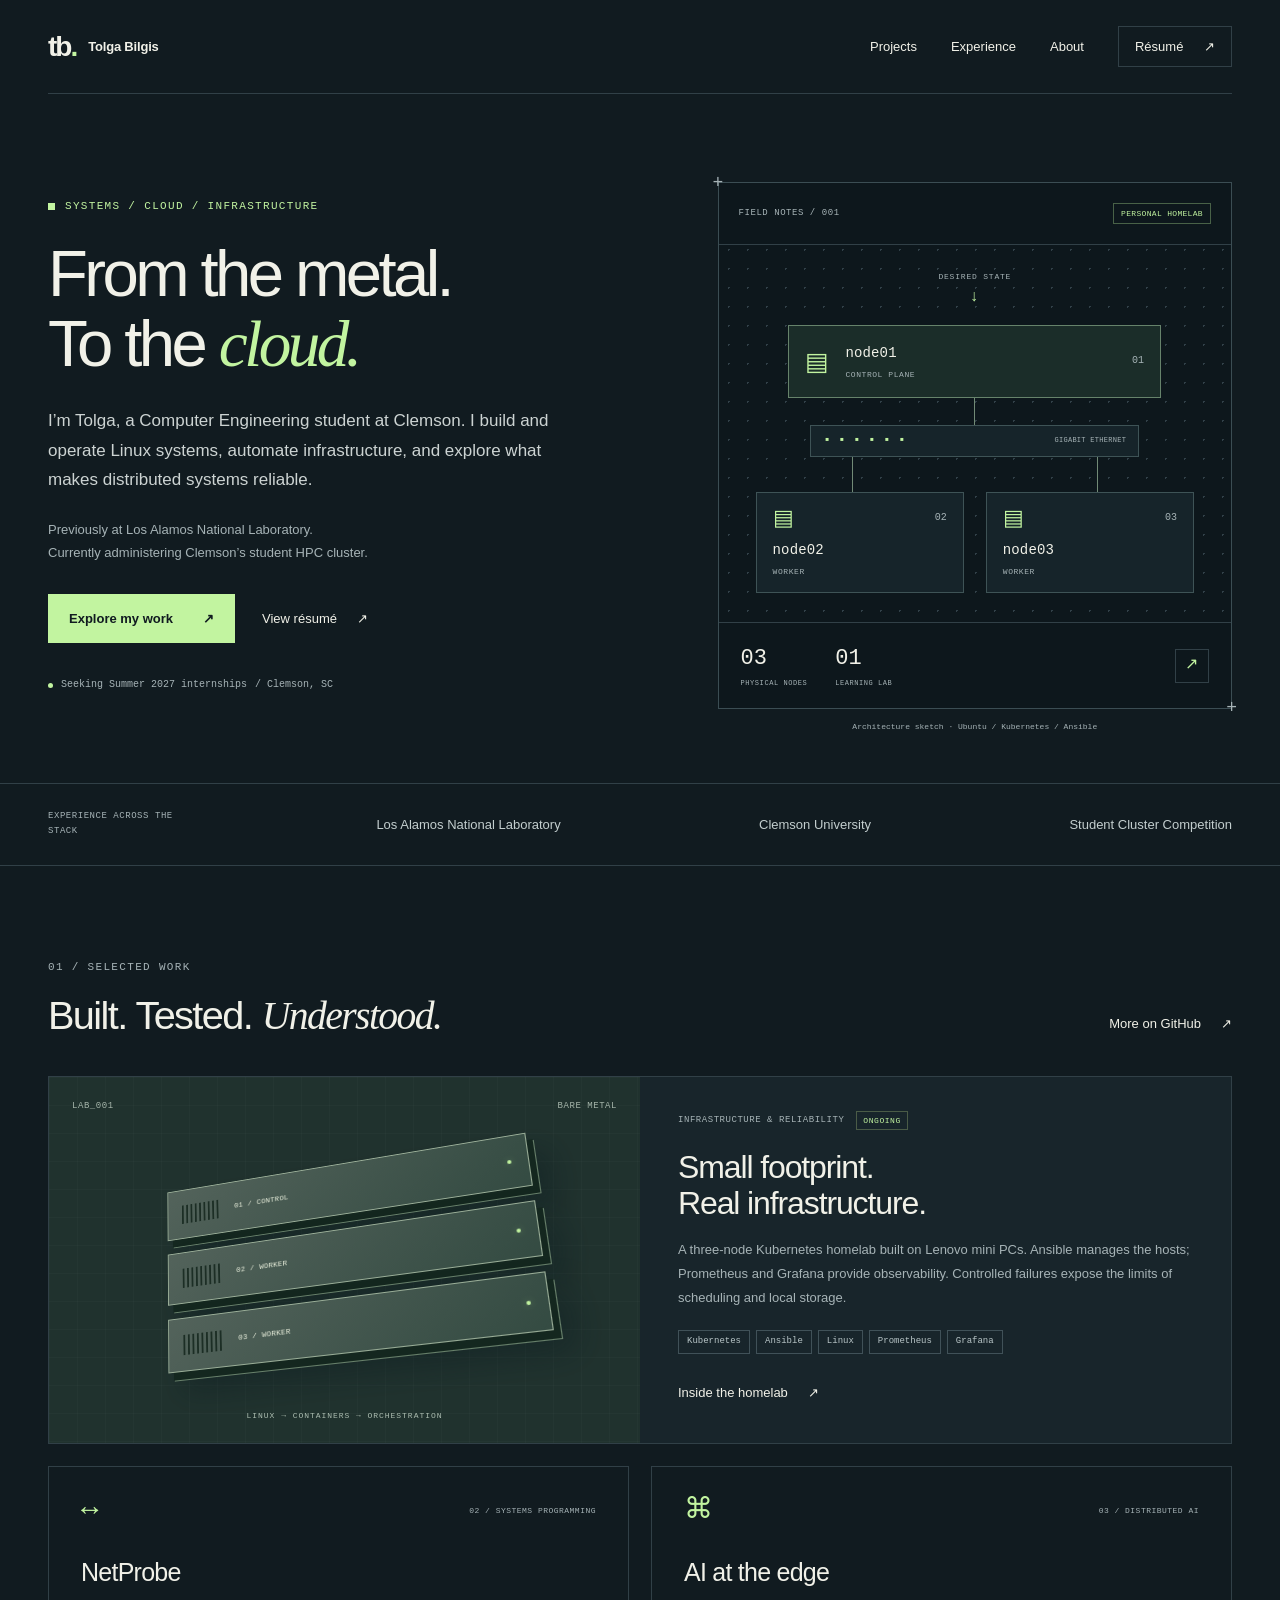
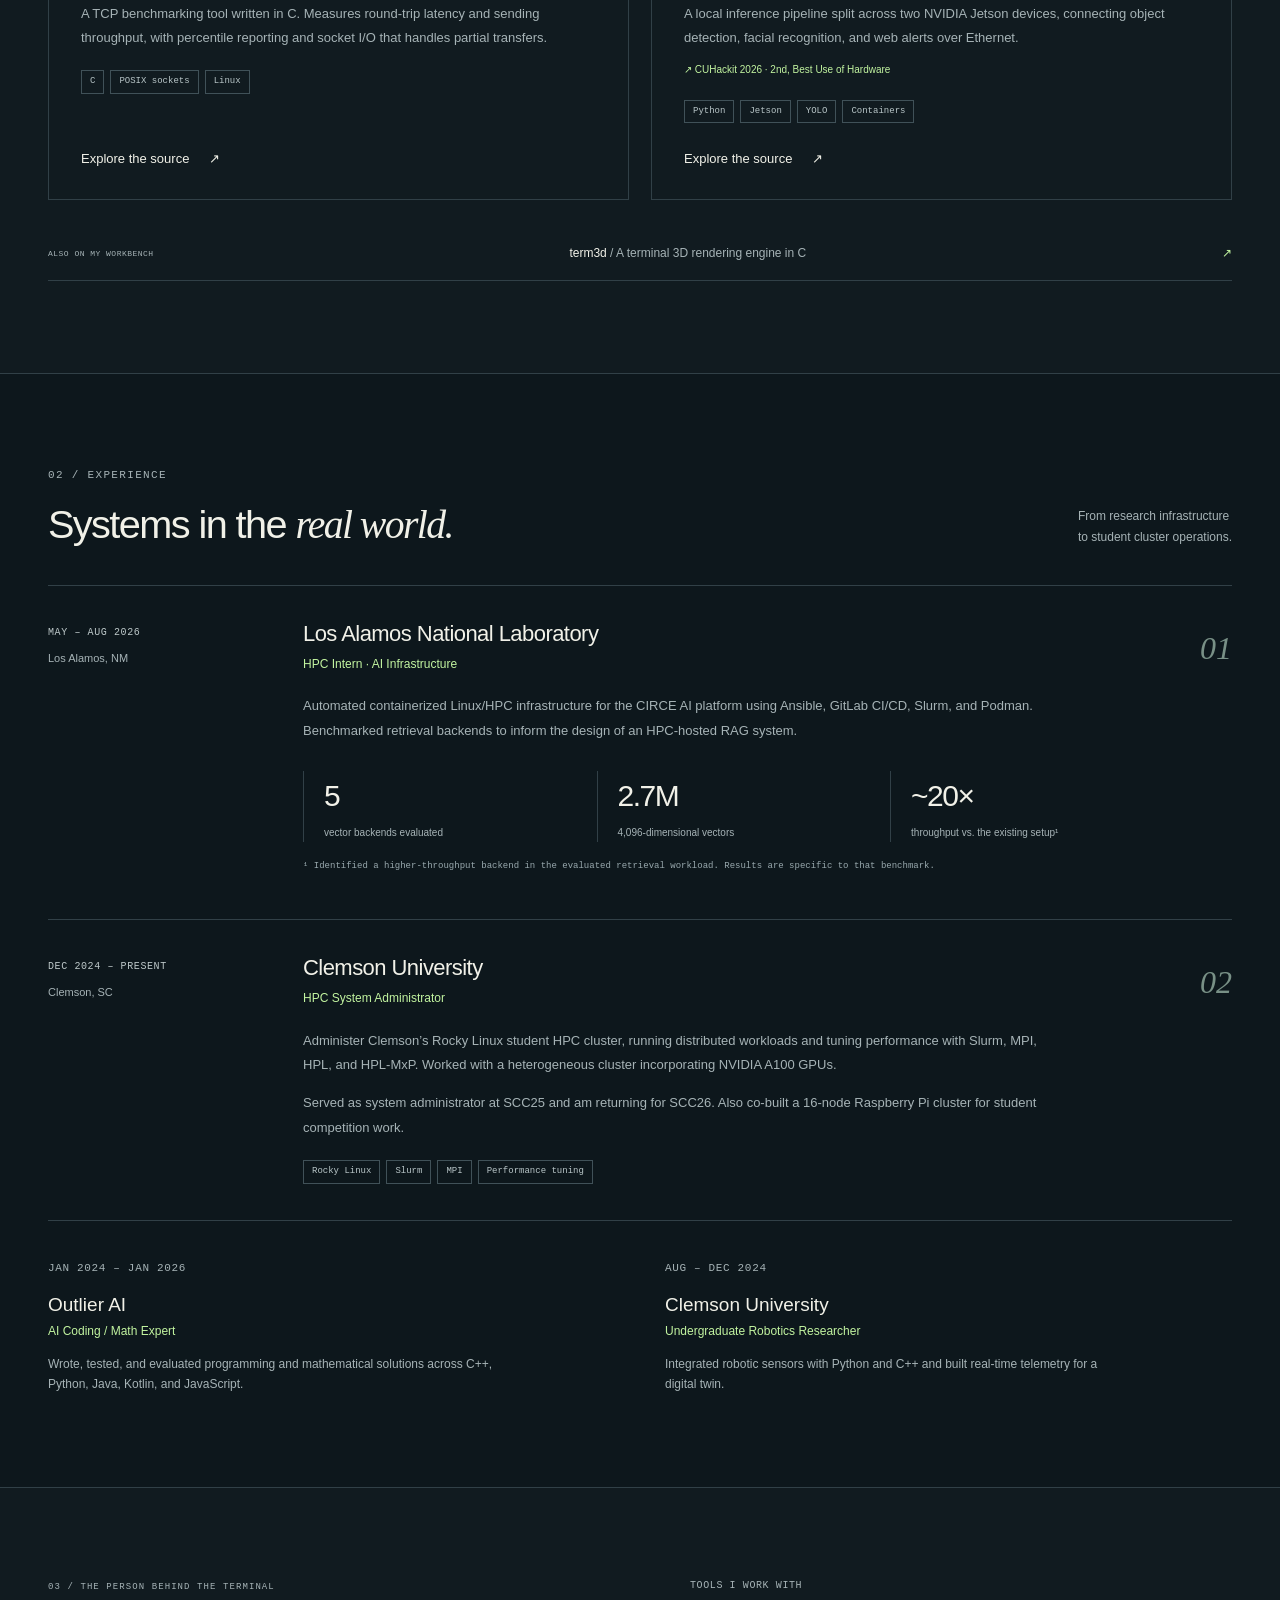
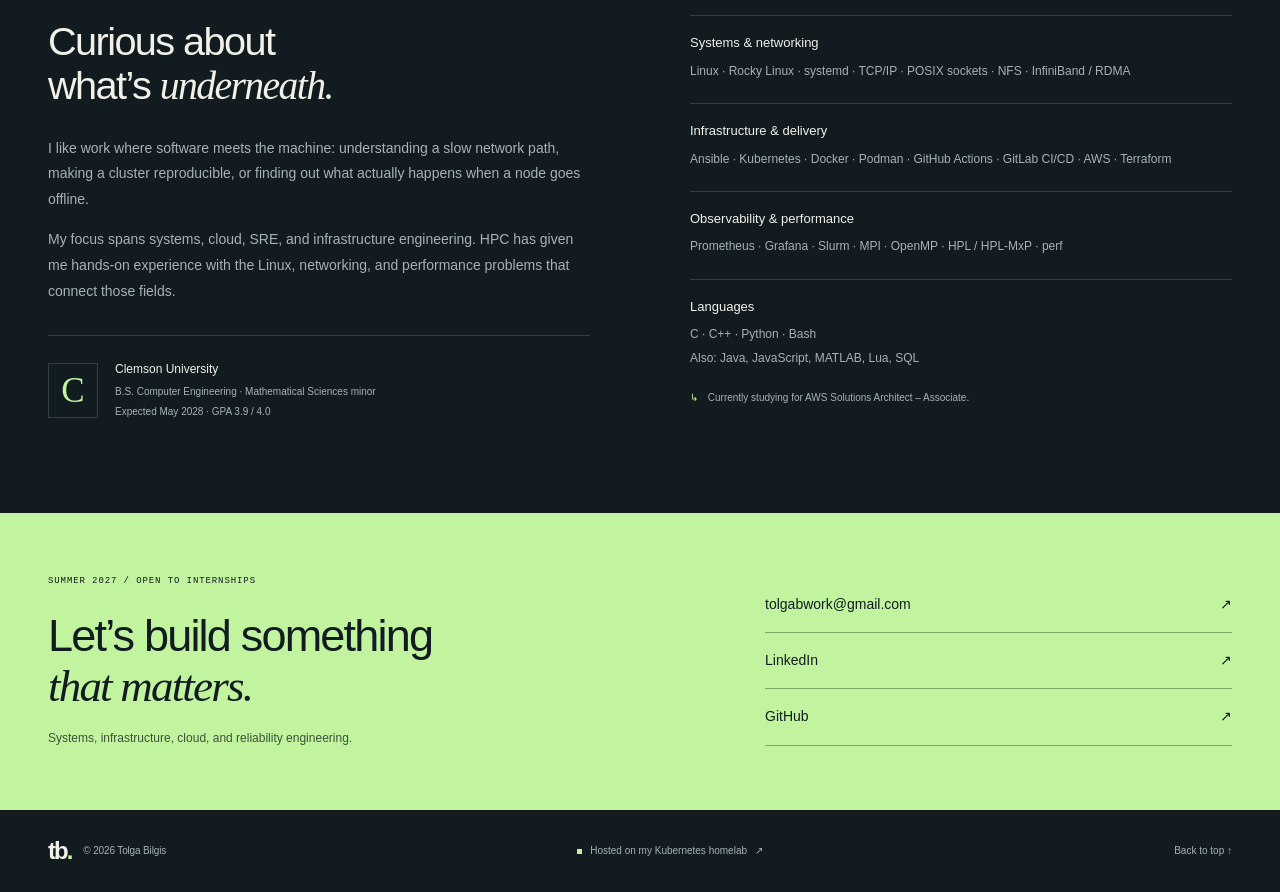
==== index.html @ 7ca4f7f2 "Revert "Add Cloud Hop platformer at /game" Restore the exact repository contents from 93159e67f88204" ====
<!doctype html>
<html lang="en">
  <head>
    <meta charset="utf-8">
    <meta name="viewport" content="width=device-width, initial-scale=1">
    <meta name="description" content="Tolga Bilgis is a Clemson Computer Engineering student working in Linux systems, cloud infrastructure, and reliability. Explore his experience at LANL, cluster administration, and systems projects.">
    <meta name="theme-color" content="#111b20">
    <title>Tolga Bilgis | Systems & Infrastructure</title>
    <link rel="icon" href="favicon.svg" type="image/svg+xml">
    <link rel="stylesheet" href="styles.css">
    <script src="script.js" defer></script>
  </head>
  <body>
    <a class="skip-link" href="#main">Skip to content</a>
    <header class="site-header">
      <div class="container header-inner">
        <a class="wordmark" href="#" aria-label="Tolga Bilgis, home"><span class="brand-mark" aria-hidden="true">tb<span>.</span></span><span>Tolga Bilgis</span></a>
        <button class="menu-toggle" aria-expanded="false" aria-controls="navigation" hidden>Menu <span aria-hidden="true">+</span></button>
        <nav id="navigation" class="navigation" aria-label="Main navigation">
          <a href="#work">Projects</a><a href="#experience">Experience</a><a href="#about">About</a>
          <a class="nav-resume" href="resume.html">Résumé <span aria-hidden="true">↗</span></a>
        </nav>
      </div>
    </header>

    <main id="main">
      <section class="hero container" aria-labelledby="hero-title">
        <div class="hero-copy">
          <div class="eyebrow"><span class="small-square" aria-hidden="true"></span> SYSTEMS / CLOUD / INFRASTRUCTURE</div>
          <h1 id="hero-title">From the metal.<br>To the <span class="serif-accent">cloud.</span></h1>
          <p class="hero-intro">I’m Tolga, a Computer Engineering student at Clemson. I build and operate Linux systems, automate infrastructure, and explore what makes distributed systems reliable.</p>
          <p class="hero-context">Previously at Los Alamos National Laboratory.<br>Currently administering Clemson’s student HPC cluster.</p>
          <div class="hero-actions"><a class="button button-primary" href="#work">Explore my work <span aria-hidden="true">↗</span></a><a class="text-link" href="resume.html">View résumé <span aria-hidden="true">↗</span></a></div>
          <div class="availability"><span class="availability-dot" aria-hidden="true"></span> Seeking Summer 2027 internships <span class="availability-place">/ Clemson, SC</span></div>
        </div>

        <div class="system-illustration" aria-label="Homelab architecture: one control-plane node and two workers, connected by a Gigabit Ethernet switch. Static illustration, not live telemetry.">
          <div class="illustration-heading"><span class="mono">FIELD NOTES / 001</span><span class="outline-tag">PERSONAL HOMELAB</span></div>
          <div class="schematic">
            <div class="schematic-label">DESIRED STATE <span aria-hidden="true">↓</span></div>
            <div class="control-node"><span class="node-icon" aria-hidden="true">▤</span><div><span class="node-id">node01</span><span class="node-role">CONTROL PLANE</span></div><span class="node-number">01</span></div>
            <div class="wire wire-top" aria-hidden="true"></div>
            <div class="network-switch"><span class="switch-ports" aria-hidden="true">▪ ▪ ▪ ▪ ▪ ▪</span><span>GIGABIT ETHERNET</span></div>
            <div class="wire-split" aria-hidden="true"><span></span><span></span></div>
            <div class="worker-row">
              <div class="worker-node"><div class="worker-top"><span class="node-icon" aria-hidden="true">▤</span><span class="node-number">02</span></div><span class="node-id">node02</span><span class="node-role">WORKER</span></div>
              <div class="worker-node"><div class="worker-top"><span class="node-icon" aria-hidden="true">▤</span><span class="node-number">03</span></div><span class="node-id">node03</span><span class="node-role">WORKER</span></div>
            </div>
          </div>
          <div class="illustration-footer"><div><span class="diagram-number">03</span><span>PHYSICAL NODES</span></div><div><span class="diagram-number">01</span><span>LEARNING LAB</span></div><a href="homelab.html" aria-label="Read about the homelab architecture">↗</a></div>
          <div class="diagram-caption">Architecture sketch · Ubuntu / Kubernetes / Ansible</div>
        </div>
      </section>

      <div class="credentials-strip"><div class="container credentials-inner"><span class="mono">EXPERIENCE ACROSS THE STACK</span><span>Los Alamos National Laboratory</span><span>Clemson University</span><span>Student Cluster Competition</span></div></div>

      <section id="work" class="section container" aria-labelledby="work-title">
        <div class="section-heading"><div><div class="eyebrow muted">01 / SELECTED WORK</div><h2 id="work-title">Built. Tested. <span class="serif-accent">Understood.</span></h2></div><a class="text-link" href="https://github.com/TolgaBilgis">More on GitHub <span aria-hidden="true">↗</span></a></div>
        <article class="featured-project">
          <div class="project-art" aria-hidden="true">
            <div class="art-topline"><span>LAB_001</span><span>BARE METAL</span></div>
            <div class="server-stack"><div class="server-unit"><span class="server-slots"></span><span class="server-name">01 / CONTROL</span><i></i></div><div class="server-unit"><span class="server-slots"></span><span class="server-name">02 / WORKER</span><i></i></div><div class="server-unit"><span class="server-slots"></span><span class="server-name">03 / WORKER</span><i></i></div></div>
            <div class="art-bottomline">LINUX → CONTAINERS → ORCHESTRATION</div>
          </div>
          <div class="featured-content"><div class="project-category">INFRASTRUCTURE & RELIABILITY <span class="subtle-tag">ONGOING</span></div><h3>Small footprint.<br>Real infrastructure.</h3><p>A three-node Kubernetes homelab built on Lenovo mini PCs. Ansible manages the hosts; Prometheus and Grafana provide observability. Controlled failures expose the limits of scheduling and local storage.</p><ul class="tag-list" aria-label="Homelab technologies"><li>Kubernetes</li><li>Ansible</li><li>Linux</li><li>Prometheus</li><li>Grafana</li></ul><a class="text-link" href="homelab.html">Inside the homelab <span aria-hidden="true">↗</span></a></div>
        </article>
        <div class="project-grid">
          <article class="project-card"><div class="card-top"><span class="project-symbol" aria-hidden="true">↔</span><span class="mono muted">02 / SYSTEMS PROGRAMMING</span></div><h3>NetProbe</h3><p>A TCP benchmarking tool written in C. Measures round-trip latency and sending throughput, with percentile reporting and socket I/O that handles partial transfers.</p><ul class="tag-list" aria-label="NetProbe technologies"><li>C</li><li>POSIX sockets</li><li>Linux</li></ul><a class="text-link" href="https://github.com/TolgaBilgis/NetProbe">Explore the source <span aria-hidden="true">↗</span></a></article>
          <article class="project-card"><div class="card-top"><span class="project-symbol" aria-hidden="true">⌘</span><span class="mono muted">03 / DISTRIBUTED AI</span></div><h3>AI at the edge</h3><p>A local inference pipeline split across two NVIDIA Jetson devices, connecting object detection, facial recognition, and web alerts over Ethernet.</p><p class="award"><span aria-hidden="true">↗</span> CUHackit 2026 · 2nd, Best Use of Hardware</p><ul class="tag-list" aria-label="Edge AI technologies"><li>Python</li><li>Jetson</li><li>YOLO</li><li>Containers</li></ul><a class="text-link" href="https://github.com/coatlesss/Edge-AI-Parallel-Jetson-Surveillance-System">Explore the source <span aria-hidden="true">↗</span></a></article>
        </div>
        <a class="other-project" href="https://github.com/TolgaBilgis/term3d"><span class="mono muted">ALSO ON MY WORKBENCH</span><span>term3d <span class="muted">/ A terminal 3D rendering engine in C</span></span><span aria-hidden="true">↗</span></a>
      </section>

      <section id="experience" class="experience-section section" aria-labelledby="experience-title"><div class="container">
        <div class="section-heading"><div><div class="eyebrow muted">02 / EXPERIENCE</div><h2 id="experience-title">Systems in the <span class="serif-accent">real world.</span></h2></div><span class="section-note">From research infrastructure<br>to student cluster operations.</span></div>
        <article class="experience-row"><div class="experience-meta"><span class="mono">MAY – AUG 2026</span><span>Los Alamos, NM</span></div><div class="experience-body"><div class="role-heading"><div><h3>Los Alamos National Laboratory</h3><p class="role">HPC Intern · AI Infrastructure</p></div><span class="experience-index">01</span></div><p>Automated containerized Linux/HPC infrastructure for the CIRCE AI platform using Ansible, GitLab CI/CD, Slurm, and Podman. Benchmarked retrieval backends to inform the design of an HPC-hosted RAG system.</p><div class="evidence-grid"><div><strong>5</strong><span>vector backends evaluated</span></div><div><strong>2.7M</strong><span>4,096-dimensional vectors</span></div><div><strong>~20×</strong><span>throughput vs. the existing setup¹</span></div></div><p class="evidence-note">¹ Identified a higher-throughput backend in the evaluated retrieval workload. Results are specific to that benchmark.</p></div></article>
        <article class="experience-row"><div class="experience-meta"><span class="mono">DEC 2024 – PRESENT</span><span>Clemson, SC</span></div><div class="experience-body"><div class="role-heading"><div><h3>Clemson University</h3><p class="role">HPC System Administrator</p></div><span class="experience-index">02</span></div><p>Administer Clemson’s Rocky Linux student HPC cluster, running distributed workloads and tuning performance with Slurm, MPI, HPL, and HPL-MxP. Worked with a heterogeneous cluster incorporating NVIDIA A100 GPUs.</p><p>Served as system administrator at SCC25 and am returning for SCC26. Also co-built a 16-node Raspberry Pi cluster for student competition work.</p><ul class="tag-list"><li>Rocky Linux</li><li>Slurm</li><li>MPI</li><li>Performance tuning</li></ul></div></article>
        <div class="earlier-roles"><article><span class="mono muted">JAN 2024 – JAN 2026</span><h3>Outlier AI</h3><p class="role">AI Coding / Math Expert</p><p>Wrote, tested, and evaluated programming and mathematical solutions across C++, Python, Java, Kotlin, and JavaScript.</p></article><article><span class="mono muted">AUG – DEC 2024</span><h3>Clemson University</h3><p class="role">Undergraduate Robotics Researcher</p><p>Integrated robotic sensors with Python and C++ and built real-time telemetry for a digital twin.</p></article></div>
      </div></section>

      <section id="about" class="section container about-section" aria-labelledby="about-title"><div class="about-copy"><div class="eyebrow muted">03 / THE PERSON BEHIND THE TERMINAL</div><h2 id="about-title">Curious about<br>what’s <span class="serif-accent">underneath.</span></h2><p>I like work where software meets the machine: understanding a slow network path, making a cluster reproducible, or finding out what actually happens when a node goes offline.</p><p>My focus spans systems, cloud, SRE, and infrastructure engineering. HPC has given me hands-on experience with the Linux, networking, and performance problems that connect those fields.</p><div class="education"><span class="education-mark" aria-hidden="true">C</span><div><strong>Clemson University</strong><span>B.S. Computer Engineering · Mathematical Sciences minor</span><span>Expected May 2028 · GPA 3.9 / 4.0</span></div></div></div><div class="skills"><h3 class="mono muted">TOOLS I WORK WITH</h3><div class="skill-group"><h4>Systems & networking</h4><p>Linux · Rocky Linux · systemd · TCP/IP · POSIX sockets · NFS · InfiniBand / RDMA</p></div><div class="skill-group"><h4>Infrastructure & delivery</h4><p>Ansible · Kubernetes · Docker · Podman · GitHub Actions · GitLab CI/CD · AWS · Terraform</p></div><div class="skill-group"><h4>Observability & performance</h4><p>Prometheus · Grafana · Slurm · MPI · OpenMP · HPL / HPL-MxP · perf</p></div><div class="skill-group"><h4>Languages</h4><p>C · C++ · Python · Bash<br><span class="muted">Also: Java, JavaScript, MATLAB, Lua, SQL</span></p></div><p class="learning-note"><span aria-hidden="true">↳</span> Currently studying for AWS Solutions Architect – Associate.</p></div></section>

      <section id="contact" class="contact-section" aria-labelledby="contact-title"><div class="container contact-inner"><div><div class="eyebrow">SUMMER 2027 / OPEN TO INTERNSHIPS</div><h2 id="contact-title">Let’s build something<br><span class="serif-accent">that matters.</span></h2><p>Systems, infrastructure, cloud, and reliability engineering.</p></div><div class="contact-links"><a href="mailto:tolgabwork@gmail.com">tolgabwork@gmail.com <span aria-hidden="true">↗</span></a><a href="https://www.linkedin.com/in/tolgabilgis">LinkedIn <span aria-hidden="true">↗</span></a><a href="https://github.com/TolgaBilgis">GitHub <span aria-hidden="true">↗</span></a></div></div></section>
    </main>
    <footer class="site-footer container"><a class="wordmark" href="#"><span class="brand-mark" aria-hidden="true">tb<span>.</span></span><span>© <span data-year>2026</span> Tolga Bilgis</span></a><a class="hosting-link" href="homelab.html"><span class="small-square" aria-hidden="true"></span> Hosted on my Kubernetes homelab <span aria-hidden="true">↗</span></a><a class="back-to-top" href="#">Back to top ↑</a></footer>
  </body>
</html>
---- styles.css ----
/* Shared, dependency-free styles. All fonts are supplied by the visitor's OS. */
:root{color-scheme:dark;--bg:#111b20;--panel:#18252b;--panel-deep:#0d171c;--ink:#f1f1e8;--muted:#a6b3b6;--line:#314047;--accent:#c2f4a0;--mono:"SFMono-Regular",Consolas,"Liberation Mono",monospace;--sans:Inter,"Helvetica Neue",Arial,sans-serif;--serif:Georgia,"Times New Roman",serif}
*{box-sizing:border-box}html{scroll-behavior:smooth;scroll-padding-top:100px}body{margin:0;background:var(--bg);color:var(--ink);font-family:var(--sans);font-size:16px;line-height:1.65;-webkit-font-smoothing:antialiased}a{color:inherit;text-decoration:none}button{font:inherit}a,button{-webkit-tap-highlight-color:transparent}a:focus-visible,button:focus-visible,summary:focus-visible{outline:3px solid var(--accent);outline-offset:6px}::selection{background:var(--accent);color:var(--bg)}h1,h2,h3,h4,p{margin-top:0}h1,h2,h3,h4{line-height:1.12}p{color:var(--muted)}svg{display:block;max-width:100%}.container{width:min(1200px,calc(100% - 96px));margin-inline:auto}.mono,.eyebrow,.node-role,.node-number,.node-id,.outline-tag,.diagram-caption,.illustration-footer,.project-category,.subtle-tag,.tag-list,.art-topline,.art-bottomline,.server-name,.availability,.evidence-note{font-family:var(--mono)}.mono{font-size:11px;letter-spacing:.06em}.muted{color:var(--muted)}.eyebrow{font-size:11px;letter-spacing:.12em;font-weight:500;display:flex;gap:10px;align-items:center}.small-square{display:inline-block;width:7px;height:7px;background:var(--accent);flex-shrink:0}.serif-accent{font-family:var(--serif);font-style:italic;font-weight:400}.skip-link{position:fixed;z-index:100;top:10px;left:10px;padding:12px;background:var(--accent);color:var(--bg);transform:translateY(-200%)}.skip-link:focus{transform:translateY(0)}
.site-header{position:relative;z-index:20;background:var(--bg)}.header-inner{height:94px;display:flex;align-items:center;justify-content:space-between;border-bottom:1px solid var(--line)}.wordmark{display:flex;align-items:center;gap:12px;font-size:13px;font-weight:600;letter-spacing:-.015em}.brand-mark{font-size:28px;letter-spacing:-2px;font-weight:700;line-height:1}.brand-mark span{color:var(--accent)}.navigation{display:flex;align-items:center;gap:34px;font-size:13px}.navigation>a{transition:color .15s}.navigation>a:hover{color:var(--accent)}.nav-resume{border:1px solid var(--line);padding:9px 16px}.nav-resume span{margin-left:17px}.menu-toggle{display:none}
.hero{padding-block:88px 74px;display:grid;grid-template-columns:1.15fr 1fr;gap:78px;align-items:center}.hero-copy>.eyebrow{color:var(--accent);margin-bottom:24px}h1{font-size:clamp(52px,5.1vw,75px);letter-spacing:-.055em;font-weight:500;line-height:1.06;margin-bottom:27px}h1 .serif-accent{color:var(--accent)}.hero-intro{font-size:17px;line-height:1.75;max-width:510px;color:#ccd3d2}.hero-context{font-size:13px;line-height:1.8;margin-top:23px;margin-bottom:29px}.hero-actions{display:flex;gap:27px;align-items:center}.button{display:inline-flex;gap:30px;align-items:center;justify-content:space-between;padding:13px 20px;font-size:13px;font-weight:600;border:1px solid transparent;transition:background .15s,transform .15s}.button:hover{transform:translateY(-2px)}.button-primary{color:var(--bg);background:var(--accent)}.button-primary:hover{background:#d6ffc0}.text-link{display:inline-flex;align-items:center;gap:20px;font-size:13px;font-weight:500}.text-link span{transition:transform .15s}.text-link:hover{color:var(--accent)}.text-link:hover span{transform:translate(2px,-2px)}.availability{margin-top:34px;font-size:10px;display:flex;gap:8px;align-items:center;flex-wrap:wrap;color:var(--muted)}.availability-dot{width:5px;height:5px;background:var(--accent);border-radius:50%}.availability-place{color:var(--muted)}
.system-illustration{border:1px solid #3b4d53;background-color:var(--panel-deep);background-image:radial-gradient(#314048 1px,transparent 1px);background-size:19px 19px;position:relative;isolation:isolate}.system-illustration:before,.system-illustration:after{content:"+";position:absolute;color:var(--muted);font-family:var(--mono);font-size:18px;line-height:1}.system-illustration:before{top:-9px;left:-6px}.system-illustration:after{bottom:-9px;right:-6px}.illustration-heading{padding:20px;display:flex;justify-content:space-between;gap:10px;align-items:center;border-bottom:1px solid var(--line);background:var(--panel-deep)}.illustration-heading .mono{font-size:9px;color:var(--muted)}.outline-tag{font-size:8px;letter-spacing:.04em;color:var(--accent);border:1px solid #486147;padding:3px 7px}.schematic{padding:25px 37px 29px}.schematic-label{font-family:var(--mono);font-size:8px;color:var(--muted);text-align:center;letter-spacing:.1em;margin-bottom:14px}.schematic-label span{display:block;font-size:16px;color:var(--accent);margin-top:1px}.control-node{border:1px solid #66836b;background:#1b2d29;padding:16px;display:flex;align-items:center;gap:16px;width:85%;margin:auto}.node-icon{color:var(--accent);font-size:25px;line-height:1}.node-id{display:block;font-size:14px;letter-spacing:.01em}.node-role{display:block;font-size:8px;color:var(--muted);letter-spacing:.07em;margin-top:3px}.node-number{font-size:10px;color:var(--muted);margin-left:auto}.wire{width:1px;background:#718a76;margin:auto}.wire-top{height:27px}.network-switch{border:1px solid #3e5356;background:#16242a;padding:5px 12px;width:75%;margin:auto;display:flex;align-items:center;justify-content:space-between;gap:12px;font-family:var(--mono);font-size:7px;letter-spacing:.04em;color:var(--muted)}.switch-ports{font-size:12px;color:var(--accent);white-space:nowrap}.wire-split{height:35px;width:56%;margin:auto;display:flex;justify-content:space-between}.wire-split span{width:1px;height:100%;background:#718a76}.worker-row{display:flex;gap:22px}.worker-node{background:#16242a;border:1px solid #3e5356;padding:14px 16px;flex:1}.worker-top{display:flex;align-items:center;margin-bottom:10px}.worker-top .node-icon{font-size:22px}.illustration-footer{padding:18px 22px;border-top:1px solid var(--line);background:var(--panel-deep);display:flex;align-items:center;gap:28px}.illustration-footer>div{display:flex;flex-direction:column;gap:1px}.illustration-footer span:not(.diagram-number){font-size:7px;letter-spacing:.08em;color:var(--muted)}.diagram-number{font-size:22px}.illustration-footer>a{margin-left:auto;width:34px;height:34px;border:1px solid var(--line);display:grid;place-items:center;color:var(--accent)}.diagram-caption{position:absolute;top:calc(100% + 12px);font-size:8px;left:0;width:100%;text-align:center;color:var(--muted)}
.credentials-strip{border-block:1px solid var(--line)}.credentials-inner{display:flex;justify-content:space-between;align-items:center;gap:25px;padding-block:25px}.credentials-inner>.mono{max-width:130px;line-height:1.7;font-size:9px;color:var(--muted)}.credentials-inner>span:not(.mono){font-size:13px;font-weight:500;color:#c3cece}
.section{padding-block:92px}.section-heading{display:flex;align-items:flex-end;justify-content:space-between;gap:25px;margin-bottom:38px}.section-heading .eyebrow{margin-bottom:17px}h2{font-size:clamp(32px,3.1vw,44px);font-weight:400;letter-spacing:-.04em;margin-bottom:0}.section-heading>.text-link{margin-bottom:4px}.featured-project{display:grid;grid-template-columns:1fr 1fr;background:var(--panel);border:1px solid var(--line)}.project-art{position:relative;min-height:366px;background-color:#20322e;background-image:linear-gradient(#ffffff05 1px,transparent 1px),linear-gradient(90deg,#ffffff05 1px,transparent 1px);background-size:28px 28px;overflow:hidden;display:flex;align-items:center;justify-content:center}.art-topline{position:absolute;top:22px;left:23px;right:23px;display:flex;justify-content:space-between;font-size:9px;color:#a5b5aa;letter-spacing:.06em}.art-bottomline{position:absolute;bottom:21px;font-size:8px;color:#acbdb1;letter-spacing:.12em}.server-stack{width:65%;transform:perspective(800px) rotateY(-15deg) rotateX(15deg) rotateZ(-8deg);padding-top:4px}.server-unit{height:56px;position:relative;margin-bottom:15px;display:flex;align-items:center;gap:16px;background:linear-gradient(140deg,#53635b,#344b42);border:1px solid #9aae98;box-shadow:6px 8px 0 #14271f,7px 9px 0 #68816b,18px 20px 30px #0a181e66;padding:0 16px}.server-slots{width:44px;height:21px;background:repeating-linear-gradient(90deg,#1c2e25 0px,#1c2e25 2px,transparent 2px,transparent 5px)}.server-name{font-size:8px;letter-spacing:.03em;color:#ecf2df}.server-unit i{display:block;width:4px;height:4px;border-radius:50%;background:var(--accent);margin-left:auto;box-shadow:0 0 7px #c2f4a055}.featured-content{padding:34px 38px}.project-category{font-size:9px;letter-spacing:.06em;color:var(--muted);display:flex;gap:12px;align-items:center;flex-wrap:wrap}.subtle-tag{font-size:8px;padding:2px 6px;border:1px solid #4a5b47;color:var(--accent)}.featured-content h3{font-size:32px;font-weight:400;letter-spacing:-.035em;margin-block:20px 16px}.featured-content p{font-size:13px;line-height:1.85}.tag-list{padding:0;list-style:none;display:flex;flex-wrap:wrap;gap:6px;margin-block:20px 25px}.tag-list li{font-size:9px;line-height:1.5;border:1px solid #405158;padding:4px 8px;color:#b9c6c8}.project-grid{display:grid;grid-template-columns:1fr 1fr;gap:22px;margin-top:22px}.project-card{border:1px solid var(--line);padding:29px 32px;display:flex;flex-direction:column;transition:border-color .2s,background .2s}.project-card:hover{border-color:#647d72;background:#152127}.card-top{display:flex;gap:14px;align-items:center;justify-content:space-between;margin-bottom:33px}.card-top .mono{font-size:8px}.project-symbol{font-family:var(--mono);color:var(--accent);font-size:29px;line-height:1}.project-card h3{font-size:25px;font-weight:400;letter-spacing:-.03em;margin-bottom:16px}.project-card>p{font-size:13px;line-height:1.85;margin-bottom:0}.project-card .award{font-size:10px;color:var(--accent);margin-top:11px}.project-card>.text-link{margin-top:auto;align-self:flex-start}.other-project{margin-top:27px;display:flex;align-items:center;justify-content:space-between;gap:24px;padding:17px 0;border-bottom:1px solid var(--line);font-size:12px}.other-project>.mono{font-size:8px}.other-project>span:last-child{color:var(--accent)}.other-project:hover{color:var(--accent)}
.experience-section{background:var(--panel-deep);border-block:1px solid var(--line)}.section-note{font-size:12px;line-height:1.7;color:var(--muted)}.experience-row{display:grid;grid-template-columns:210px 1fr;gap:45px;padding:36px 0;border-top:1px solid var(--line)}.experience-meta{display:flex;flex-direction:column;gap:7px;padding-top:3px}.experience-meta .mono{font-size:10px;color:#bdc8c9}.experience-meta>span:last-child{font-size:11px;color:var(--muted)}.role-heading{display:flex;justify-content:space-between;gap:20px}.role-heading h3{font-size:22px;font-weight:400;letter-spacing:-.025em;margin-bottom:8px}.role{font-size:12px;color:var(--accent);margin-bottom:20px}.experience-index{font-family:var(--serif);font-size:32px;font-style:italic;color:#789086}.experience-body>p{font-size:13px;line-height:1.9;max-width:740px}.evidence-grid{display:grid;grid-template-columns:1fr 1fr 1.25fr;gap:20px;margin-top:27px}.evidence-grid>div{display:flex;flex-direction:column;border-left:1px solid var(--line);padding-left:20px;gap:5px}.evidence-grid strong{font-size:30px;font-weight:400;letter-spacing:-.05em;color:var(--ink)}.evidence-grid span{font-size:10px;color:var(--muted)}.experience-body>.evidence-note{font-size:9px;margin-top:17px;line-height:1.7;color:#99a9ae}.experience-body .tag-list{margin-bottom:0}.earlier-roles{display:grid;grid-template-columns:1fr 1fr;gap:50px;padding-top:32px;border-top:1px solid var(--line)}.earlier-roles h3{font-size:19px;font-weight:400;margin-top:15px;margin-bottom:7px}.earlier-roles .role{margin-bottom:13px}.earlier-roles p:last-child{font-size:12px;max-width:445px;margin-bottom:0}
.about-section{display:grid;grid-template-columns:1fr 1fr;gap:100px}.about-copy>.eyebrow{font-size:9px;margin-bottom:24px}.about-copy h2{margin-bottom:27px}.about-copy>p{font-size:14px;line-height:1.85}.education{border-top:1px solid var(--line);padding-top:24px;margin-top:30px;display:flex;gap:17px;align-items:center}.education-mark{font-family:var(--serif);font-size:35px;color:var(--accent);line-height:1;border:1px solid var(--line);width:50px;height:55px;flex-shrink:0;display:grid;place-items:center}.education>div{display:flex;flex-direction:column;gap:4px}.education strong{font-size:12px;font-weight:500}.education>div>span{font-size:10px;color:var(--muted)}.skills>h3{font-size:10px;font-weight:400;margin-bottom:24px}.skill-group{padding:20px 0;border-top:1px solid var(--line)}.skill-group h4{font-size:13px;font-weight:500;margin-bottom:9px}.skill-group p{font-size:12px;line-height:1.95;margin-bottom:0}.learning-note{font-size:10px;margin-top:0}.learning-note span{color:var(--accent);margin-right:7px}.contact-section{background:var(--accent);color:var(--bg);padding-block:61px}.contact-inner{display:grid;grid-template-columns:1.3fr 1fr;gap:110px;align-items:center}.contact-section .eyebrow{font-size:9px;letter-spacing:.1em;margin-bottom:22px}.contact-section h2{font-size:45px;line-height:1.12}.contact-section p{font-size:12px;margin-top:18px;margin-bottom:0;color:#3c513a}.contact-links{display:flex;flex-direction:column}.contact-links a{font-size:14px;padding:16px 0;border-bottom:1px solid #7daa68;display:flex;justify-content:space-between;gap:20px}.contact-links a:hover{color:#36532b}.site-footer{display:flex;align-items:center;justify-content:space-between;gap:24px;padding-block:29px}.site-footer .wordmark{font-size:10px;color:var(--muted);font-weight:400}.site-footer .brand-mark{font-size:24px;color:var(--ink)}.hosting-link{font-size:10px;color:var(--muted);display:flex;align-items:center;gap:8px}.hosting-link .small-square{width:5px;height:5px}.hosting-link:hover{color:var(--accent)}.back-to-top{font-size:10px;color:var(--muted)}
/* Case-study page. */
.case-header{padding-block:65px 40px;max-width:850px}.case-header .eyebrow{color:var(--accent);margin-block:35px 22px}.case-header h1{font-size:clamp(44px,5.5vw,70px)}.case-header .lead{font-size:18px;max-width:700px}.case-meta{display:flex;flex-wrap:wrap;gap:30px;font-family:var(--mono);font-size:10px;color:var(--muted);border-block:1px solid var(--line);padding-block:18px;margin-top:33px}.case-layout{display:grid;grid-template-columns:minmax(0,2fr) minmax(0,1fr);gap:60px;padding-bottom:70px}.case-content h2{font-size:29px;margin-bottom:19px}.case-content section{padding-block:26px;border-bottom:1px solid var(--line)}.case-content p,.case-content li{font-size:14px;color:var(--muted);line-height:1.9}.case-content ul,.case-content ol{padding-left:23px}.case-content li+li{margin-top:9px}.case-aside{align-self:start;margin-top:28px;border:1px solid var(--line);padding:25px;background:var(--panel)}.case-aside h2{font-size:20px;margin-bottom:20px}.case-aside p{font-size:12px}.case-aside dl{margin:0}.case-aside dt{font-family:var(--mono);font-size:9px;color:var(--accent);margin-top:18px;text-transform:uppercase;letter-spacing:.08em}.case-aside dd{font-size:12px;margin:5px 0 0;color:var(--muted)}.case-callout{padding:22px;border-left:2px solid var(--accent);background:var(--panel);margin-block:20px}.case-callout p:last-child{margin-bottom:0}.case-status{font-family:var(--mono);font-size:10px;color:var(--accent)}.case-diagram{display:grid;grid-template-columns:repeat(3,1fr);gap:12px;margin-block:25px}.case-diagram>div{border:1px solid var(--line);background:var(--panel);padding:17px 12px;display:flex;flex-direction:column;gap:5px}.case-diagram strong{font-family:var(--mono);font-size:13px;color:var(--accent);font-weight:400}.case-diagram span{font-size:10px;color:var(--muted)}
@media(min-width:1450px){.hero{padding-block:110px 96px}}
@media(max-width:1050px){.container{width:calc(100% - 64px)}.hero{gap:35px;padding-block:65px}.hero h1{font-size:55px}.hero-intro{font-size:15px}.schematic{padding-inline:25px}.hero-actions{gap:20px}.availability{font-size:9px}.availability-place{display:none}.credentials-inner{gap:20px}.credentials-inner>span:not(.mono){font-size:11px}.featured-content{padding:28px}.featured-content h3{font-size:29px}.server-stack{width:73%}.section{padding-block:70px}.experience-row{grid-template-columns:165px 1fr;gap:30px}.about-section{gap:50px}.contact-inner{gap:65px}.site-footer{flex-wrap:wrap}.back-to-top{margin-left:auto}.case-layout{gap:30px}}
@media(max-width:760px){html{scroll-padding-top:24px}.container{width:calc(100% - 40px)}.header-inner{height:78px;flex-wrap:wrap;position:relative}.navigation{gap:17px;font-size:11px}.nav-resume{padding:6px 9px}.nav-resume span{margin-left:8px}.wordmark{font-size:12px;gap:9px}.brand-mark{font-size:26px}.hero{grid-template-columns:1fr;gap:45px;padding-block:55px 64px}.hero h1{font-size:clamp(48px,9vw,68px);max-width:600px}.hero-intro{font-size:16px;max-width:580px}.hero-context{font-size:13px}.hero-actions{gap:27px}.availability{font-size:10px;margin-top:28px}.availability-place{display:inline}.system-illustration{max-width:490px;width:100%;justify-self:center}.schematic{padding-inline:40px}.illustration-heading{padding-block:17px}.credentials-inner{flex-wrap:wrap;justify-content:flex-start;gap:12px 24px;padding-block:20px}.credentials-inner>.mono{max-width:none;width:100%}.credentials-inner>span:not(.mono){font-size:11px}.section{padding-block:60px}.section-heading{gap:20px;align-items:flex-start}.section-heading>.text-link{font-size:11px;margin-top:30px;white-space:nowrap;gap:7px}.section-heading .eyebrow{font-size:9px}h2{font-size:34px}.featured-project{grid-template-columns:1fr}.project-art{min-height:295px}.server-stack{width:260px}.featured-content{padding:30px}.featured-content h3{font-size:32px}.featured-content p{font-size:14px}.project-grid{gap:15px}.project-card{padding:25px 22px}.card-top{align-items:flex-start;gap:15px;flex-direction:column;margin-bottom:24px}.card-top .mono{font-size:8px}.project-card h3{font-size:24px}.project-card>p{font-size:12px}.project-card .award{font-size:9px}.other-project{flex-wrap:wrap;gap:7px;font-size:11px}.other-project>.mono{width:100%}.other-project>span:last-child{margin-left:auto}.other-project>span:nth-child(2) .muted{display:block}.section-note{display:none}.experience-row{grid-template-columns:1fr;gap:15px;padding-block:30px}.experience-meta{flex-direction:row;justify-content:space-between;align-items:center}.role-heading h3{font-size:22px}.evidence-grid{gap:10px}.evidence-grid>div{padding-left:12px}.evidence-grid strong{font-size:28px}.evidence-grid span{font-size:9px}.earlier-roles{gap:25px}.earlier-roles>.mono{font-size:9px}.about-section{grid-template-columns:1fr;gap:40px}.about-copy>p{font-size:14px}.education>div>span{font-size:11px}.skills>h3{margin-bottom:20px}.skill-group{padding-block:16px}.skill-group p{font-size:13px}.contact-inner{grid-template-columns:1fr;gap:30px}.contact-section{padding-block:43px}.contact-section h2{font-size:39px}.contact-links{max-width:500px;width:100%}.site-footer{gap:19px}.hosting-link{order:3;width:100%;font-size:10px}.case-layout{grid-template-columns:1fr;gap:0}.case-aside{order:-1;margin-top:0;margin-bottom:20px}.case-header{padding-block:40px 20px}.case-header .lead{font-size:16px}}
@media(max-width:480px){.header-inner{height:auto;min-height:76px;padding-block:20px}.navigation{width:100%;justify-content:space-between;padding-top:20px;gap:14px}.js .menu-toggle{display:flex;align-items:center;gap:15px;background:transparent;border:1px solid var(--line);padding:5px 10px;color:var(--ink);font-size:12px}.js .navigation{display:none}.js .navigation.is-open{display:flex}.hero{padding-top:45px}.hero-copy>.eyebrow{font-size:9px}.hero h1{font-size:49px}.hero-intro{font-size:14px}.hero-context{font-size:12px}.availability{font-size:8px}.availability-place{display:none}.schematic{padding-inline:24px}.hero-actions .text-link{font-size:12px}.button{padding-inline:16px;gap:25px}.section-heading{flex-direction:column;gap:17px}.section-heading>.text-link{margin-top:0}.project-grid{grid-template-columns:1fr}.card-top{flex-direction:row;align-items:center}.project-card{padding:26px}.project-card>p{font-size:13px}.project-card .award{font-size:10px}.featured-content{padding:26px}.featured-content h3{font-size:29px}.section-heading h2{font-size:32px}.earlier-roles{grid-template-columns:1fr;gap:29px}.role-heading h3{font-size:21px}.experience-index{font-size:26px}.evidence-grid strong{font-size:26px}.evidence-grid span{font-size:8px}.evidence-grid{gap:8px}.evidence-grid>div{padding-left:9px}.education>div>span{font-size:10px}.case-diagram{gap:7px}.case-diagram>div{padding:12px 8px}.case-diagram span{font-size:9px}.contact-section h2{font-size:35px}}
@media(prefers-reduced-motion:reduce){html{scroll-behavior:auto}*,*::before,*::after{animation:none!important;transition:none!important}}
/* Only collapse the navigation that has an associated menu button. */
@media(max-width:480px){.js .navigation:not(#navigation){display:flex}}
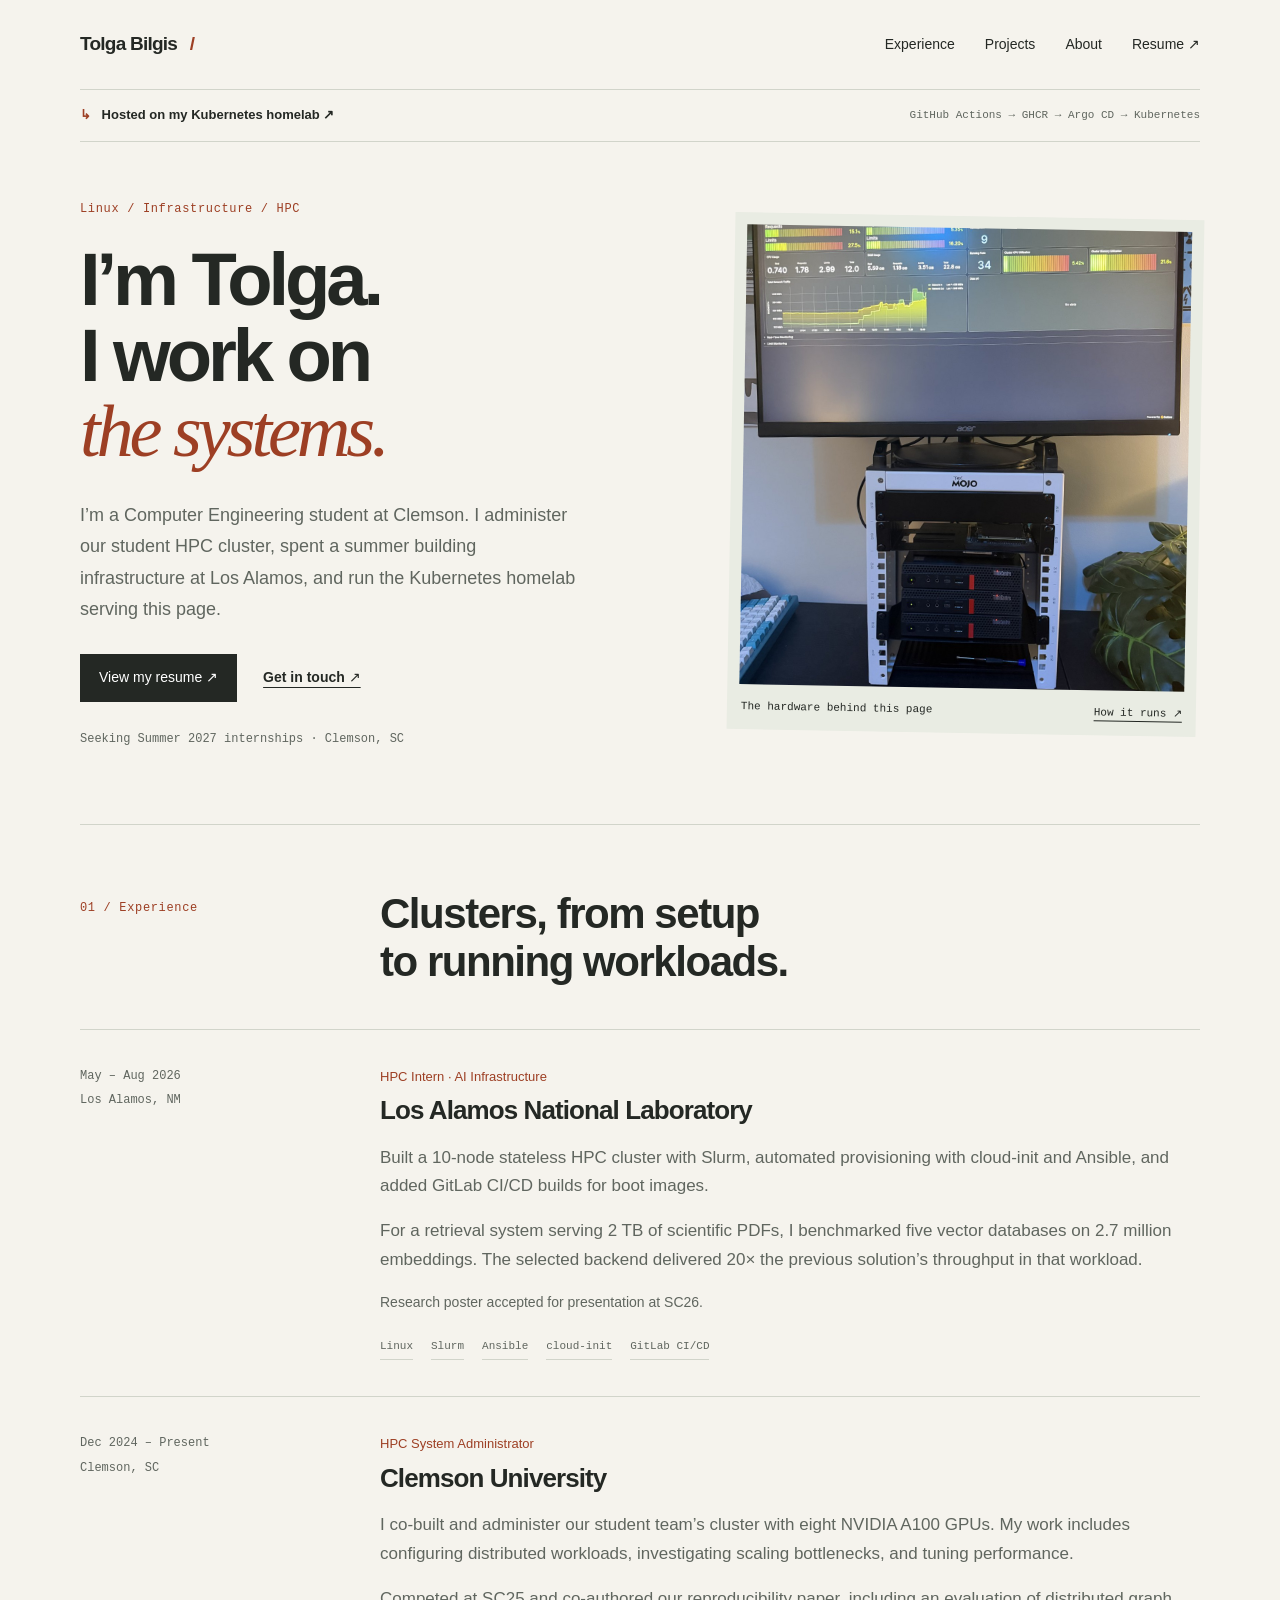
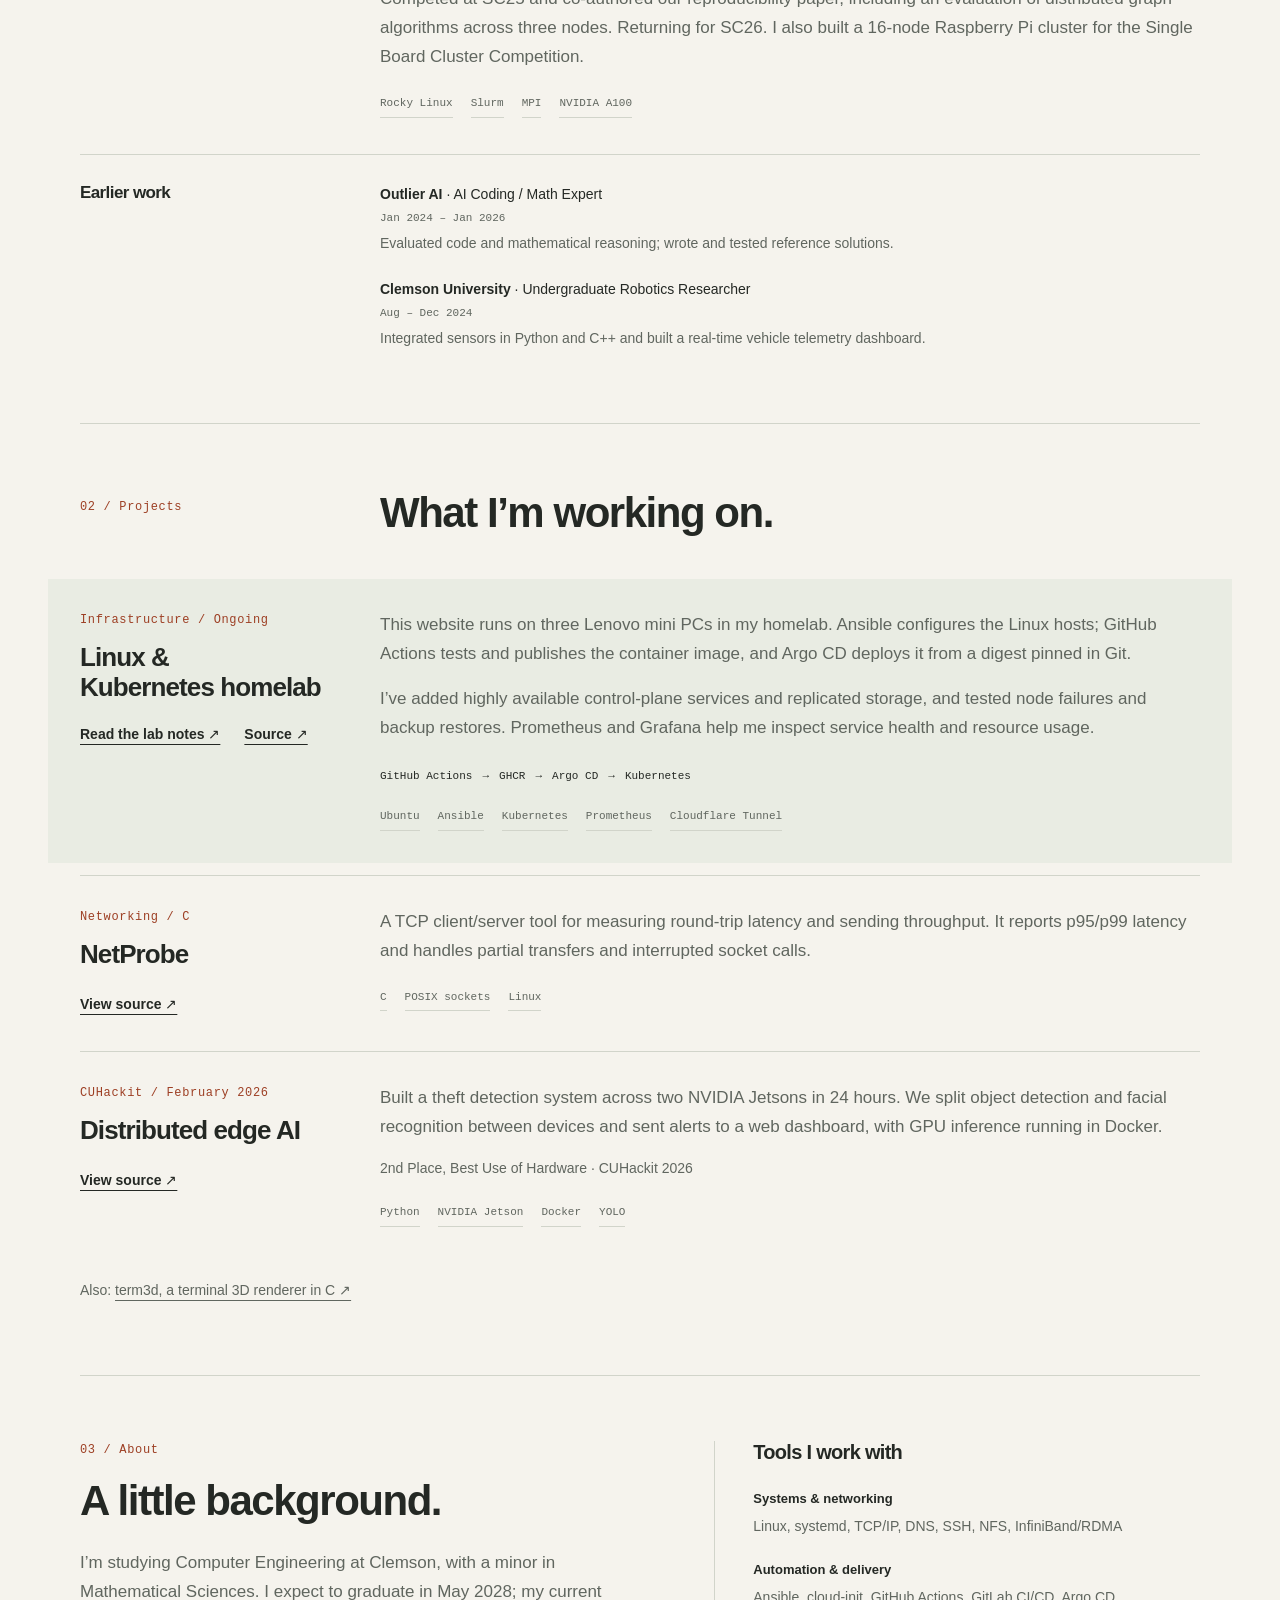
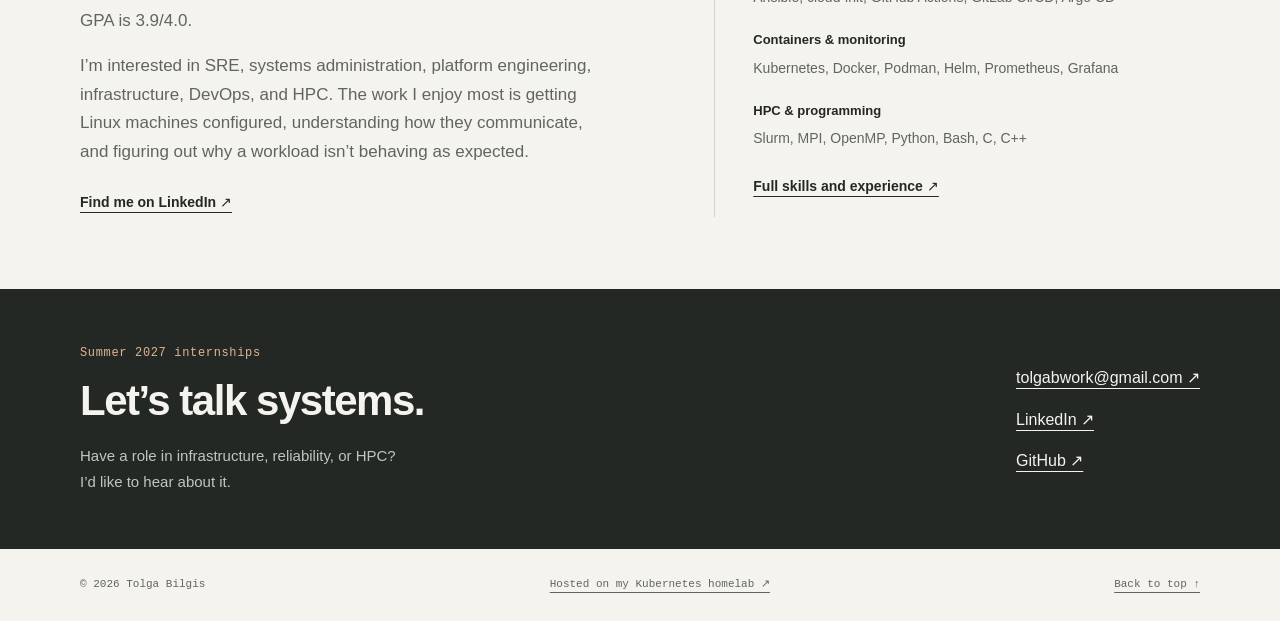
==== commit ad3b6347: "Refocus portfolio on infrastructure work and refresh resume" ====
--- a/index.html
+++ b/index.html
@@ -1,87 +1,19 @@
 <!doctype html>
-<html lang="en">
-  <head>
-    <meta charset="utf-8">
-    <meta name="viewport" content="width=device-width, initial-scale=1">
-    <meta name="description" content="Tolga Bilgis is a Clemson Computer Engineering student working in Linux systems, cloud infrastructure, and reliability. Explore his experience at LANL, cluster administration, and systems projects.">
-    <meta name="theme-color" content="#111b20">
-    <title>Tolga Bilgis | Systems & Infrastructure</title>
-    <link rel="icon" href="favicon.svg" type="image/svg+xml">
-    <link rel="stylesheet" href="styles.css">
-    <script src="script.js" defer></script>
-  </head>
-  <body>
-    <a class="skip-link" href="#main">Skip to content</a>
-    <header class="site-header">
-      <div class="container header-inner">
-        <a class="wordmark" href="#" aria-label="Tolga Bilgis, home"><span class="brand-mark" aria-hidden="true">tb<span>.</span></span><span>Tolga Bilgis</span></a>
-        <button class="menu-toggle" aria-expanded="false" aria-controls="navigation" hidden>Menu <span aria-hidden="true">+</span></button>
-        <nav id="navigation" class="navigation" aria-label="Main navigation">
-          <a href="#work">Projects</a><a href="#experience">Experience</a><a href="#about">About</a>
-          <a class="nav-resume" href="resume.html">Résumé <span aria-hidden="true">↗</span></a>
-        </nav>
-      </div>
-    </header>
-
-    <main id="main">
-      <section class="hero container" aria-labelledby="hero-title">
-        <div class="hero-copy">
-          <div class="eyebrow"><span class="small-square" aria-hidden="true"></span> SYSTEMS / CLOUD / INFRASTRUCTURE</div>
-          <h1 id="hero-title">From the metal.<br>To the <span class="serif-accent">cloud.</span></h1>
-          <p class="hero-intro">I’m Tolga, a Computer Engineering student at Clemson. I build and operate Linux systems, automate infrastructure, and explore what makes distributed systems reliable.</p>
-          <p class="hero-context">Previously at Los Alamos National Laboratory.<br>Currently administering Clemson’s student HPC cluster.</p>
-          <div class="hero-actions"><a class="button button-primary" href="#work">Explore my work <span aria-hidden="true">↗</span></a><a class="text-link" href="resume.html">View résumé <span aria-hidden="true">↗</span></a></div>
-          <div class="availability"><span class="availability-dot" aria-hidden="true"></span> Seeking Summer 2027 internships <span class="availability-place">/ Clemson, SC</span></div>
-        </div>
-
-        <div class="system-illustration" aria-label="Homelab architecture: one control-plane node and two workers, connected by a Gigabit Ethernet switch. Static illustration, not live telemetry.">
-          <div class="illustration-heading"><span class="mono">FIELD NOTES / 001</span><span class="outline-tag">PERSONAL HOMELAB</span></div>
-          <div class="schematic">
-            <div class="schematic-label">DESIRED STATE <span aria-hidden="true">↓</span></div>
-            <div class="control-node"><span class="node-icon" aria-hidden="true">▤</span><div><span class="node-id">node01</span><span class="node-role">CONTROL PLANE</span></div><span class="node-number">01</span></div>
-            <div class="wire wire-top" aria-hidden="true"></div>
-            <div class="network-switch"><span class="switch-ports" aria-hidden="true">▪ ▪ ▪ ▪ ▪ ▪</span><span>GIGABIT ETHERNET</span></div>
-            <div class="wire-split" aria-hidden="true"><span></span><span></span></div>
-            <div class="worker-row">
-              <div class="worker-node"><div class="worker-top"><span class="node-icon" aria-hidden="true">▤</span><span class="node-number">02</span></div><span class="node-id">node02</span><span class="node-role">WORKER</span></div>
-              <div class="worker-node"><div class="worker-top"><span class="node-icon" aria-hidden="true">▤</span><span class="node-number">03</span></div><span class="node-id">node03</span><span class="node-role">WORKER</span></div>
-            </div>
-          </div>
-          <div class="illustration-footer"><div><span class="diagram-number">03</span><span>PHYSICAL NODES</span></div><div><span class="diagram-number">01</span><span>LEARNING LAB</span></div><a href="homelab.html" aria-label="Read about the homelab architecture">↗</a></div>
-          <div class="diagram-caption">Architecture sketch · Ubuntu / Kubernetes / Ansible</div>
-        </div>
-      </section>
-
-      <div class="credentials-strip"><div class="container credentials-inner"><span class="mono">EXPERIENCE ACROSS THE STACK</span><span>Los Alamos National Laboratory</span><span>Clemson University</span><span>Student Cluster Competition</span></div></div>
-
-      <section id="work" class="section container" aria-labelledby="work-title">
-        <div class="section-heading"><div><div class="eyebrow muted">01 / SELECTED WORK</div><h2 id="work-title">Built. Tested. <span class="serif-accent">Understood.</span></h2></div><a class="text-link" href="https://github.com/TolgaBilgis">More on GitHub <span aria-hidden="true">↗</span></a></div>
-        <article class="featured-project">
-          <div class="project-art" aria-hidden="true">
-            <div class="art-topline"><span>LAB_001</span><span>BARE METAL</span></div>
-            <div class="server-stack"><div class="server-unit"><span class="server-slots"></span><span class="server-name">01 / CONTROL</span><i></i></div><div class="server-unit"><span class="server-slots"></span><span class="server-name">02 / WORKER</span><i></i></div><div class="server-unit"><span class="server-slots"></span><span class="server-name">03 / WORKER</span><i></i></div></div>
-            <div class="art-bottomline">LINUX → CONTAINERS → ORCHESTRATION</div>
-          </div>
-          <div class="featured-content"><div class="project-category">INFRASTRUCTURE & RELIABILITY <span class="subtle-tag">ONGOING</span></div><h3>Small footprint.<br>Real infrastructure.</h3><p>A three-node Kubernetes homelab built on Lenovo mini PCs. Ansible manages the hosts; Prometheus and Grafana provide observability. Controlled failures expose the limits of scheduling and local storage.</p><ul class="tag-list" aria-label="Homelab technologies"><li>Kubernetes</li><li>Ansible</li><li>Linux</li><li>Prometheus</li><li>Grafana</li></ul><a class="text-link" href="homelab.html">Inside the homelab <span aria-hidden="true">↗</span></a></div>
-        </article>
-        <div class="project-grid">
-          <article class="project-card"><div class="card-top"><span class="project-symbol" aria-hidden="true">↔</span><span class="mono muted">02 / SYSTEMS PROGRAMMING</span></div><h3>NetProbe</h3><p>A TCP benchmarking tool written in C. Measures round-trip latency and sending throughput, with percentile reporting and socket I/O that handles partial transfers.</p><ul class="tag-list" aria-label="NetProbe technologies"><li>C</li><li>POSIX sockets</li><li>Linux</li></ul><a class="text-link" href="https://github.com/TolgaBilgis/NetProbe">Explore the source <span aria-hidden="true">↗</span></a></article>
-          <article class="project-card"><div class="card-top"><span class="project-symbol" aria-hidden="true">⌘</span><span class="mono muted">03 / DISTRIBUTED AI</span></div><h3>AI at the edge</h3><p>A local inference pipeline split across two NVIDIA Jetson devices, connecting object detection, facial recognition, and web alerts over Ethernet.</p><p class="award"><span aria-hidden="true">↗</span> CUHackit 2026 · 2nd, Best Use of Hardware</p><ul class="tag-list" aria-label="Edge AI technologies"><li>Python</li><li>Jetson</li><li>YOLO</li><li>Containers</li></ul><a class="text-link" href="https://github.com/coatlesss/Edge-AI-Parallel-Jetson-Surveillance-System">Explore the source <span aria-hidden="true">↗</span></a></article>
-        </div>
-        <a class="other-project" href="https://github.com/TolgaBilgis/term3d"><span class="mono muted">ALSO ON MY WORKBENCH</span><span>term3d <span class="muted">/ A terminal 3D rendering engine in C</span></span><span aria-hidden="true">↗</span></a>
-      </section>
-
-      <section id="experience" class="experience-section section" aria-labelledby="experience-title"><div class="container">
-        <div class="section-heading"><div><div class="eyebrow muted">02 / EXPERIENCE</div><h2 id="experience-title">Systems in the <span class="serif-accent">real world.</span></h2></div><span class="section-note">From research infrastructure<br>to student cluster operations.</span></div>
-        <article class="experience-row"><div class="experience-meta"><span class="mono">MAY – AUG 2026</span><span>Los Alamos, NM</span></div><div class="experience-body"><div class="role-heading"><div><h3>Los Alamos National Laboratory</h3><p class="role">HPC Intern · AI Infrastructure</p></div><span class="experience-index">01</span></div><p>Automated containerized Linux/HPC infrastructure for the CIRCE AI platform using Ansible, GitLab CI/CD, Slurm, and Podman. Benchmarked retrieval backends to inform the design of an HPC-hosted RAG system.</p><div class="evidence-grid"><div><strong>5</strong><span>vector backends evaluated</span></div><div><strong>2.7M</strong><span>4,096-dimensional vectors</span></div><div><strong>~20×</strong><span>throughput vs. the existing setup¹</span></div></div><p class="evidence-note">¹ Identified a higher-throughput backend in the evaluated retrieval workload. Results are specific to that benchmark.</p></div></article>
-        <article class="experience-row"><div class="experience-meta"><span class="mono">DEC 2024 – PRESENT</span><span>Clemson, SC</span></div><div class="experience-body"><div class="role-heading"><div><h3>Clemson University</h3><p class="role">HPC System Administrator</p></div><span class="experience-index">02</span></div><p>Administer Clemson’s Rocky Linux student HPC cluster, running distributed workloads and tuning performance with Slurm, MPI, HPL, and HPL-MxP. Worked with a heterogeneous cluster incorporating NVIDIA A100 GPUs.</p><p>Served as system administrator at SCC25 and am returning for SCC26. Also co-built a 16-node Raspberry Pi cluster for student competition work.</p><ul class="tag-list"><li>Rocky Linux</li><li>Slurm</li><li>MPI</li><li>Performance tuning</li></ul></div></article>
-        <div class="earlier-roles"><article><span class="mono muted">JAN 2024 – JAN 2026</span><h3>Outlier AI</h3><p class="role">AI Coding / Math Expert</p><p>Wrote, tested, and evaluated programming and mathematical solutions across C++, Python, Java, Kotlin, and JavaScript.</p></article><article><span class="mono muted">AUG – DEC 2024</span><h3>Clemson University</h3><p class="role">Undergraduate Robotics Researcher</p><p>Integrated robotic sensors with Python and C++ and built real-time telemetry for a digital twin.</p></article></div>
-      </div></section>
-
-      <section id="about" class="section container about-section" aria-labelledby="about-title"><div class="about-copy"><div class="eyebrow muted">03 / THE PERSON BEHIND THE TERMINAL</div><h2 id="about-title">Curious about<br>what’s <span class="serif-accent">underneath.</span></h2><p>I like work where software meets the machine: understanding a slow network path, making a cluster reproducible, or finding out what actually happens when a node goes offline.</p><p>My focus spans systems, cloud, SRE, and infrastructure engineering. HPC has given me hands-on experience with the Linux, networking, and performance problems that connect those fields.</p><div class="education"><span class="education-mark" aria-hidden="true">C</span><div><strong>Clemson University</strong><span>B.S. Computer Engineering · Mathematical Sciences minor</span><span>Expected May 2028 · GPA 3.9 / 4.0</span></div></div></div><div class="skills"><h3 class="mono muted">TOOLS I WORK WITH</h3><div class="skill-group"><h4>Systems & networking</h4><p>Linux · Rocky Linux · systemd · TCP/IP · POSIX sockets · NFS · InfiniBand / RDMA</p></div><div class="skill-group"><h4>Infrastructure & delivery</h4><p>Ansible · Kubernetes · Docker · Podman · GitHub Actions · GitLab CI/CD · AWS · Terraform</p></div><div class="skill-group"><h4>Observability & performance</h4><p>Prometheus · Grafana · Slurm · MPI · OpenMP · HPL / HPL-MxP · perf</p></div><div class="skill-group"><h4>Languages</h4><p>C · C++ · Python · Bash<br><span class="muted">Also: Java, JavaScript, MATLAB, Lua, SQL</span></p></div><p class="learning-note"><span aria-hidden="true">↳</span> Currently studying for AWS Solutions Architect – Associate.</p></div></section>
-
-      <section id="contact" class="contact-section" aria-labelledby="contact-title"><div class="container contact-inner"><div><div class="eyebrow">SUMMER 2027 / OPEN TO INTERNSHIPS</div><h2 id="contact-title">Let’s build something<br><span class="serif-accent">that matters.</span></h2><p>Systems, infrastructure, cloud, and reliability engineering.</p></div><div class="contact-links"><a href="mailto:tolgabwork@gmail.com">tolgabwork@gmail.com <span aria-hidden="true">↗</span></a><a href="https://www.linkedin.com/in/tolgabilgis">LinkedIn <span aria-hidden="true">↗</span></a><a href="https://github.com/TolgaBilgis">GitHub <span aria-hidden="true">↗</span></a></div></div></section>
-    </main>
-    <footer class="site-footer container"><a class="wordmark" href="#"><span class="brand-mark" aria-hidden="true">tb<span>.</span></span><span>© <span data-year>2026</span> Tolga Bilgis</span></a><a class="hosting-link" href="homelab.html"><span class="small-square" aria-hidden="true"></span> Hosted on my Kubernetes homelab <span aria-hidden="true">↗</span></a><a class="back-to-top" href="#">Back to top ↑</a></footer>
-  </body>
-</html>
+<html lang="en"><head><meta charset="utf-8"><meta name="viewport" content="width=device-width, initial-scale=1">
+<meta name="description" content="Tolga Bilgis: Clemson Computer Engineering student, LANL HPC intern, and cluster administrator. Linux, Kubernetes, infrastructure automation, and HPC.">
+<meta name="theme-color" content="#f5f3ed"><title>Tolga Bilgis | Systems & Infrastructure</title><link rel="icon" href="favicon.svg" type="image/svg+xml"><link rel="stylesheet" href="styles.css"><script src="script.js" defer></script></head><body>
+<a class="skip-link" href="#main">Skip to content</a>
+<header class="site-header container"><a class="wordmark" href="index.html">Tolga Bilgis<span class="mark"> / </span></a><button class="menu-toggle" aria-expanded="false" aria-controls="navigation" hidden>Menu</button><nav id="navigation" aria-label="Main navigation"><a href="index.html#experience">Experience</a><a href="index.html#work">Projects</a><a href="index.html#about">About</a><a href="resume.html">Resume ↗</a></nav></header>
+<main id="main">
+<div class="hosting-strip container"><a href="homelab.html"><span class="hosting-mark" aria-hidden="true">↳</span> Hosted on my Kubernetes homelab <span aria-hidden="true">↗</span></a><span>GitHub Actions → GHCR → Argo CD → Kubernetes</span></div>
+<section class="hero container" aria-labelledby="intro-title"><div class="hero-copy"><p class="eyebrow">Linux / Infrastructure / HPC</p><h1 id="intro-title">I’m Tolga.<br>I work on<br><em>the systems.</em></h1><p class="intro">I’m a Computer Engineering student at Clemson. I administer our student HPC cluster, spent a summer building infrastructure at Los Alamos, and run the Kubernetes homelab serving this page.</p><div class="hero-actions"><a class="button" href="resume.html">View my resume ↗</a><a class="text-link" href="mailto:tolgabwork@gmail.com">Get in touch ↗</a></div><p class="availability">Seeking Summer 2027 internships <span>· Clemson, SC</span></p></div><figure class="lab-photo"><img src="assets/homelab-rack.jpeg" alt="My three Lenovo ThinkCentre homelab nodes below a monitor displaying Grafana." width="1200" height="1600" fetchpriority="high"><figcaption><span>The hardware behind this page</span><a href="homelab.html">How it runs ↗</a></figcaption></figure></section>
+<section id="experience" class="section container" aria-labelledby="experience-title"><div class="section-heading"><p class="eyebrow">01 / Experience</p><h2 id="experience-title">Clusters, from setup<br>to running workloads.</h2></div>
+<article class="experience-row"><div class="entry-meta"><p>May – Aug 2026</p><span>Los Alamos, NM</span></div><div><p class="role">HPC Intern · AI Infrastructure</p><h3>Los Alamos National Laboratory</h3><p>Built a 10-node stateless HPC cluster with Slurm, automated provisioning with cloud-init and Ansible, and added GitLab CI/CD builds for boot images.</p><p>For a retrieval system serving 2 TB of scientific PDFs, I benchmarked five vector databases on 2.7 million embeddings. The selected backend delivered 20× the previous solution’s throughput in that workload.</p><p class="entry-note">Research poster accepted for presentation at SC26.</p><ul class="tools" aria-label="LANL technologies"><li>Linux</li><li>Slurm</li><li>Ansible</li><li>cloud-init</li><li>GitLab CI/CD</li></ul></div></article>
+<article class="experience-row"><div class="entry-meta"><p>Dec 2024 – Present</p><span>Clemson, SC</span></div><div><p class="role">HPC System Administrator</p><h3>Clemson University</h3><p>I co-built and administer our student team’s cluster with eight NVIDIA A100 GPUs. My work includes configuring distributed workloads, investigating scaling bottlenecks, and tuning performance.</p><p>Competed at SC25 and co-authored our reproducibility paper, including an evaluation of distributed graph algorithms across three nodes. Returning for SC26. I also built a 16-node Raspberry Pi cluster for the Single Board Cluster Competition.</p><ul class="tools" aria-label="Clemson technologies"><li>Rocky Linux</li><li>Slurm</li><li>MPI</li><li>NVIDIA A100</li></ul></div></article>
+<div class="earlier-work"><h3>Earlier work</h3><div><p><strong>Outlier AI</strong> · AI Coding / Math Expert <span class="date">Jan 2024 – Jan 2026</span></p><p>Evaluated code and mathematical reasoning; wrote and tested reference solutions.</p></div><div><p><strong>Clemson University</strong> · Undergraduate Robotics Researcher <span class="date">Aug – Dec 2024</span></p><p>Integrated sensors in Python and C++ and built a real-time vehicle telemetry dashboard.</p></div></div></section>
+<section id="work" class="section container" aria-labelledby="work-title"><div class="section-heading"><p class="eyebrow">02 / Projects</p><h2 id="work-title">What I’m working on.</h2></div>
+<article class="project featured"><div class="project-heading"><p class="eyebrow">Infrastructure / Ongoing</p><h3>Linux &amp;<br>Kubernetes homelab</h3><div class="project-links"><a class="text-link" href="homelab.html">Read the lab notes ↗</a><a class="text-link" href="https://github.com/TolgaBilgis/homelab">Source ↗</a></div></div><div><p>This website runs on three Lenovo mini PCs in my homelab. Ansible configures the Linux hosts; GitHub Actions tests and publishes the container image, and Argo CD deploys it from a digest pinned in Git.</p><p>I’ve added highly available control-plane services and replicated storage, and tested node failures and backup restores. Prometheus and Grafana help me inspect service health and resource usage.</p><div class="pipeline" aria-label="Deployment flow"><span>GitHub Actions</span><span aria-hidden="true">→</span><span>GHCR</span><span aria-hidden="true">→</span><span>Argo CD</span><span aria-hidden="true">→</span><span>Kubernetes</span></div><ul class="tools" aria-label="Homelab technologies"><li>Ubuntu</li><li>Ansible</li><li>Kubernetes</li><li>Prometheus</li><li>Cloudflare Tunnel</li></ul></div></article>
+<article class="project"><div class="project-heading"><p class="eyebrow">Networking / C</p><h3>NetProbe</h3><a class="text-link" href="https://github.com/TolgaBilgis/NetProbe">View source ↗</a></div><div><p>A TCP client/server tool for measuring round-trip latency and sending throughput. It reports p95/p99 latency and handles partial transfers and interrupted socket calls.</p><ul class="tools" aria-label="NetProbe technologies"><li>C</li><li>POSIX sockets</li><li>Linux</li></ul></div></article>
+<article class="project"><div class="project-heading"><p class="eyebrow">CUHackit / February 2026</p><h3>Distributed edge AI</h3><a class="text-link" href="https://github.com/coatlesss/Edge-AI-Parallel-Jetson-Surveillance-System">View source ↗</a></div><div><p>Built a theft detection system across two NVIDIA Jetsons in 24 hours. We split object detection and facial recognition between devices and sent alerts to a web dashboard, with GPU inference running in Docker.</p><p class="entry-note">2nd Place, Best Use of Hardware · CUHackit 2026</p><ul class="tools" aria-label="Edge AI technologies"><li>Python</li><li>NVIDIA Jetson</li><li>Docker</li><li>YOLO</li></ul></div></article><p class="more-projects">Also: <a href="https://github.com/TolgaBilgis/term3d">term3d, a terminal 3D renderer in C ↗</a></p></section>
+<section id="about" class="section container about" aria-labelledby="about-title"><div><p class="eyebrow">03 / About</p><h2 id="about-title">A little background.</h2><p>I’m studying Computer Engineering at Clemson, with a minor in Mathematical Sciences. I expect to graduate in May 2028; my current GPA is 3.9/4.0.</p><p>I’m interested in SRE, systems administration, platform engineering, infrastructure, DevOps, and HPC. The work I enjoy most is getting Linux machines configured, understanding how they communicate, and figuring out why a workload isn’t behaving as expected.</p><a class="text-link" href="https://www.linkedin.com/in/tolgabilgis">Find me on LinkedIn ↗</a></div><div class="skills"><h3>Tools I work with</h3><dl><dt>Systems &amp; networking</dt><dd>Linux, systemd, TCP/IP, DNS, SSH, NFS, InfiniBand/RDMA</dd><dt>Automation &amp; delivery</dt><dd>Ansible, cloud-init, GitHub Actions, GitLab CI/CD, Argo CD</dd><dt>Containers &amp; monitoring</dt><dd>Kubernetes, Docker, Podman, Helm, Prometheus, Grafana</dd><dt>HPC &amp; programming</dt><dd>Slurm, MPI, OpenMP, Python, Bash, C, C++</dd></dl><a class="text-link" href="resume.html">Full skills and experience ↗</a></div></section>
+<section id="contact" class="contact-section"><div class="container contact-inner"><div><p class="eyebrow">Summer 2027 internships</p><h2>Let’s talk systems.</h2><p>Have a role in infrastructure, reliability, or HPC?<br>I’d like to hear about it.</p></div><div class="contact-links"><a href="mailto:tolgabwork@gmail.com">tolgabwork@gmail.com ↗</a><a href="https://www.linkedin.com/in/tolgabilgis">LinkedIn ↗</a><a href="https://github.com/TolgaBilgis">GitHub ↗</a></div></div></section></main><footer class="container site-footer"><span>© <span data-year>2026</span> Tolga Bilgis</span><a href="homelab.html">Hosted on my Kubernetes homelab ↗</a><a href="#">Back to top ↑</a></footer></body></html>
--- a/styles.css
+++ b/styles.css
@@ -1,19 +1,11 @@
-/* Shared, dependency-free styles. All fonts are supplied by the visitor's OS. */
-:root{color-scheme:dark;--bg:#111b20;--panel:#18252b;--panel-deep:#0d171c;--ink:#f1f1e8;--muted:#a6b3b6;--line:#314047;--accent:#c2f4a0;--mono:"SFMono-Regular",Consolas,"Liberation Mono",monospace;--sans:Inter,"Helvetica Neue",Arial,sans-serif;--serif:Georgia,"Times New Roman",serif}
-*{box-sizing:border-box}html{scroll-behavior:smooth;scroll-padding-top:100px}body{margin:0;background:var(--bg);color:var(--ink);font-family:var(--sans);font-size:16px;line-height:1.65;-webkit-font-smoothing:antialiased}a{color:inherit;text-decoration:none}button{font:inherit}a,button{-webkit-tap-highlight-color:transparent}a:focus-visible,button:focus-visible,summary:focus-visible{outline:3px solid var(--accent);outline-offset:6px}::selection{background:var(--accent);color:var(--bg)}h1,h2,h3,h4,p{margin-top:0}h1,h2,h3,h4{line-height:1.12}p{color:var(--muted)}svg{display:block;max-width:100%}.container{width:min(1200px,calc(100% - 96px));margin-inline:auto}.mono,.eyebrow,.node-role,.node-number,.node-id,.outline-tag,.diagram-caption,.illustration-footer,.project-category,.subtle-tag,.tag-list,.art-topline,.art-bottomline,.server-name,.availability,.evidence-note{font-family:var(--mono)}.mono{font-size:11px;letter-spacing:.06em}.muted{color:var(--muted)}.eyebrow{font-size:11px;letter-spacing:.12em;font-weight:500;display:flex;gap:10px;align-items:center}.small-square{display:inline-block;width:7px;height:7px;background:var(--accent);flex-shrink:0}.serif-accent{font-family:var(--serif);font-style:italic;font-weight:400}.skip-link{position:fixed;z-index:100;top:10px;left:10px;padding:12px;background:var(--accent);color:var(--bg);transform:translateY(-200%)}.skip-link:focus{transform:translateY(0)}
-.site-header{position:relative;z-index:20;background:var(--bg)}.header-inner{height:94px;display:flex;align-items:center;justify-content:space-between;border-bottom:1px solid var(--line)}.wordmark{display:flex;align-items:center;gap:12px;font-size:13px;font-weight:600;letter-spacing:-.015em}.brand-mark{font-size:28px;letter-spacing:-2px;font-weight:700;line-height:1}.brand-mark span{color:var(--accent)}.navigation{display:flex;align-items:center;gap:34px;font-size:13px}.navigation>a{transition:color .15s}.navigation>a:hover{color:var(--accent)}.nav-resume{border:1px solid var(--line);padding:9px 16px}.nav-resume span{margin-left:17px}.menu-toggle{display:none}
-.hero{padding-block:88px 74px;display:grid;grid-template-columns:1.15fr 1fr;gap:78px;align-items:center}.hero-copy>.eyebrow{color:var(--accent);margin-bottom:24px}h1{font-size:clamp(52px,5.1vw,75px);letter-spacing:-.055em;font-weight:500;line-height:1.06;margin-bottom:27px}h1 .serif-accent{color:var(--accent)}.hero-intro{font-size:17px;line-height:1.75;max-width:510px;color:#ccd3d2}.hero-context{font-size:13px;line-height:1.8;margin-top:23px;margin-bottom:29px}.hero-actions{display:flex;gap:27px;align-items:center}.button{display:inline-flex;gap:30px;align-items:center;justify-content:space-between;padding:13px 20px;font-size:13px;font-weight:600;border:1px solid transparent;transition:background .15s,transform .15s}.button:hover{transform:translateY(-2px)}.button-primary{color:var(--bg);background:var(--accent)}.button-primary:hover{background:#d6ffc0}.text-link{display:inline-flex;align-items:center;gap:20px;font-size:13px;font-weight:500}.text-link span{transition:transform .15s}.text-link:hover{color:var(--accent)}.text-link:hover span{transform:translate(2px,-2px)}.availability{margin-top:34px;font-size:10px;display:flex;gap:8px;align-items:center;flex-wrap:wrap;color:var(--muted)}.availability-dot{width:5px;height:5px;background:var(--accent);border-radius:50%}.availability-place{color:var(--muted)}
-.system-illustration{border:1px solid #3b4d53;background-color:var(--panel-deep);background-image:radial-gradient(#314048 1px,transparent 1px);background-size:19px 19px;position:relative;isolation:isolate}.system-illustration:before,.system-illustration:after{content:"+";position:absolute;color:var(--muted);font-family:var(--mono);font-size:18px;line-height:1}.system-illustration:before{top:-9px;left:-6px}.system-illustration:after{bottom:-9px;right:-6px}.illustration-heading{padding:20px;display:flex;justify-content:space-between;gap:10px;align-items:center;border-bottom:1px solid var(--line);background:var(--panel-deep)}.illustration-heading .mono{font-size:9px;color:var(--muted)}.outline-tag{font-size:8px;letter-spacing:.04em;color:var(--accent);border:1px solid #486147;padding:3px 7px}.schematic{padding:25px 37px 29px}.schematic-label{font-family:var(--mono);font-size:8px;color:var(--muted);text-align:center;letter-spacing:.1em;margin-bottom:14px}.schematic-label span{display:block;font-size:16px;color:var(--accent);margin-top:1px}.control-node{border:1px solid #66836b;background:#1b2d29;padding:16px;display:flex;align-items:center;gap:16px;width:85%;margin:auto}.node-icon{color:var(--accent);font-size:25px;line-height:1}.node-id{display:block;font-size:14px;letter-spacing:.01em}.node-role{display:block;font-size:8px;color:var(--muted);letter-spacing:.07em;margin-top:3px}.node-number{font-size:10px;color:var(--muted);margin-left:auto}.wire{width:1px;background:#718a76;margin:auto}.wire-top{height:27px}.network-switch{border:1px solid #3e5356;background:#16242a;padding:5px 12px;width:75%;margin:auto;display:flex;align-items:center;justify-content:space-between;gap:12px;font-family:var(--mono);font-size:7px;letter-spacing:.04em;color:var(--muted)}.switch-ports{font-size:12px;color:var(--accent);white-space:nowrap}.wire-split{height:35px;width:56%;margin:auto;display:flex;justify-content:space-between}.wire-split span{width:1px;height:100%;background:#718a76}.worker-row{display:flex;gap:22px}.worker-node{background:#16242a;border:1px solid #3e5356;padding:14px 16px;flex:1}.worker-top{display:flex;align-items:center;margin-bottom:10px}.worker-top .node-icon{font-size:22px}.illustration-footer{padding:18px 22px;border-top:1px solid var(--line);background:var(--panel-deep);display:flex;align-items:center;gap:28px}.illustration-footer>div{display:flex;flex-direction:column;gap:1px}.illustration-footer span:not(.diagram-number){font-size:7px;letter-spacing:.08em;color:var(--muted)}.diagram-number{font-size:22px}.illustration-footer>a{margin-left:auto;width:34px;height:34px;border:1px solid var(--line);display:grid;place-items:center;color:var(--accent)}.diagram-caption{position:absolute;top:calc(100% + 12px);font-size:8px;left:0;width:100%;text-align:center;color:var(--muted)}
-.credentials-strip{border-block:1px solid var(--line)}.credentials-inner{display:flex;justify-content:space-between;align-items:center;gap:25px;padding-block:25px}.credentials-inner>.mono{max-width:130px;line-height:1.7;font-size:9px;color:var(--muted)}.credentials-inner>span:not(.mono){font-size:13px;font-weight:500;color:#c3cece}
-.section{padding-block:92px}.section-heading{display:flex;align-items:flex-end;justify-content:space-between;gap:25px;margin-bottom:38px}.section-heading .eyebrow{margin-bottom:17px}h2{font-size:clamp(32px,3.1vw,44px);font-weight:400;letter-spacing:-.04em;margin-bottom:0}.section-heading>.text-link{margin-bottom:4px}.featured-project{display:grid;grid-template-columns:1fr 1fr;background:var(--panel);border:1px solid var(--line)}.project-art{position:relative;min-height:366px;background-color:#20322e;background-image:linear-gradient(#ffffff05 1px,transparent 1px),linear-gradient(90deg,#ffffff05 1px,transparent 1px);background-size:28px 28px;overflow:hidden;display:flex;align-items:center;justify-content:center}.art-topline{position:absolute;top:22px;left:23px;right:23px;display:flex;justify-content:space-between;font-size:9px;color:#a5b5aa;letter-spacing:.06em}.art-bottomline{position:absolute;bottom:21px;font-size:8px;color:#acbdb1;letter-spacing:.12em}.server-stack{width:65%;transform:perspective(800px) rotateY(-15deg) rotateX(15deg) rotateZ(-8deg);padding-top:4px}.server-unit{height:56px;position:relative;margin-bottom:15px;display:flex;align-items:center;gap:16px;background:linear-gradient(140deg,#53635b,#344b42);border:1px solid #9aae98;box-shadow:6px 8px 0 #14271f,7px 9px 0 #68816b,18px 20px 30px #0a181e66;padding:0 16px}.server-slots{width:44px;height:21px;background:repeating-linear-gradient(90deg,#1c2e25 0px,#1c2e25 2px,transparent 2px,transparent 5px)}.server-name{font-size:8px;letter-spacing:.03em;color:#ecf2df}.server-unit i{display:block;width:4px;height:4px;border-radius:50%;background:var(--accent);margin-left:auto;box-shadow:0 0 7px #c2f4a055}.featured-content{padding:34px 38px}.project-category{font-size:9px;letter-spacing:.06em;color:var(--muted);display:flex;gap:12px;align-items:center;flex-wrap:wrap}.subtle-tag{font-size:8px;padding:2px 6px;border:1px solid #4a5b47;color:var(--accent)}.featured-content h3{font-size:32px;font-weight:400;letter-spacing:-.035em;margin-block:20px 16px}.featured-content p{font-size:13px;line-height:1.85}.tag-list{padding:0;list-style:none;display:flex;flex-wrap:wrap;gap:6px;margin-block:20px 25px}.tag-list li{font-size:9px;line-height:1.5;border:1px solid #405158;padding:4px 8px;color:#b9c6c8}.project-grid{display:grid;grid-template-columns:1fr 1fr;gap:22px;margin-top:22px}.project-card{border:1px solid var(--line);padding:29px 32px;display:flex;flex-direction:column;transition:border-color .2s,background .2s}.project-card:hover{border-color:#647d72;background:#152127}.card-top{display:flex;gap:14px;align-items:center;justify-content:space-between;margin-bottom:33px}.card-top .mono{font-size:8px}.project-symbol{font-family:var(--mono);color:var(--accent);font-size:29px;line-height:1}.project-card h3{font-size:25px;font-weight:400;letter-spacing:-.03em;margin-bottom:16px}.project-card>p{font-size:13px;line-height:1.85;margin-bottom:0}.project-card .award{font-size:10px;color:var(--accent);margin-top:11px}.project-card>.text-link{margin-top:auto;align-self:flex-start}.other-project{margin-top:27px;display:flex;align-items:center;justify-content:space-between;gap:24px;padding:17px 0;border-bottom:1px solid var(--line);font-size:12px}.other-project>.mono{font-size:8px}.other-project>span:last-child{color:var(--accent)}.other-project:hover{color:var(--accent)}
-.experience-section{background:var(--panel-deep);border-block:1px solid var(--line)}.section-note{font-size:12px;line-height:1.7;color:var(--muted)}.experience-row{display:grid;grid-template-columns:210px 1fr;gap:45px;padding:36px 0;border-top:1px solid var(--line)}.experience-meta{display:flex;flex-direction:column;gap:7px;padding-top:3px}.experience-meta .mono{font-size:10px;color:#bdc8c9}.experience-meta>span:last-child{font-size:11px;color:var(--muted)}.role-heading{display:flex;justify-content:space-between;gap:20px}.role-heading h3{font-size:22px;font-weight:400;letter-spacing:-.025em;margin-bottom:8px}.role{font-size:12px;color:var(--accent);margin-bottom:20px}.experience-index{font-family:var(--serif);font-size:32px;font-style:italic;color:#789086}.experience-body>p{font-size:13px;line-height:1.9;max-width:740px}.evidence-grid{display:grid;grid-template-columns:1fr 1fr 1.25fr;gap:20px;margin-top:27px}.evidence-grid>div{display:flex;flex-direction:column;border-left:1px solid var(--line);padding-left:20px;gap:5px}.evidence-grid strong{font-size:30px;font-weight:400;letter-spacing:-.05em;color:var(--ink)}.evidence-grid span{font-size:10px;color:var(--muted)}.experience-body>.evidence-note{font-size:9px;margin-top:17px;line-height:1.7;color:#99a9ae}.experience-body .tag-list{margin-bottom:0}.earlier-roles{display:grid;grid-template-columns:1fr 1fr;gap:50px;padding-top:32px;border-top:1px solid var(--line)}.earlier-roles h3{font-size:19px;font-weight:400;margin-top:15px;margin-bottom:7px}.earlier-roles .role{margin-bottom:13px}.earlier-roles p:last-child{font-size:12px;max-width:445px;margin-bottom:0}
-.about-section{display:grid;grid-template-columns:1fr 1fr;gap:100px}.about-copy>.eyebrow{font-size:9px;margin-bottom:24px}.about-copy h2{margin-bottom:27px}.about-copy>p{font-size:14px;line-height:1.85}.education{border-top:1px solid var(--line);padding-top:24px;margin-top:30px;display:flex;gap:17px;align-items:center}.education-mark{font-family:var(--serif);font-size:35px;color:var(--accent);line-height:1;border:1px solid var(--line);width:50px;height:55px;flex-shrink:0;display:grid;place-items:center}.education>div{display:flex;flex-direction:column;gap:4px}.education strong{font-size:12px;font-weight:500}.education>div>span{font-size:10px;color:var(--muted)}.skills>h3{font-size:10px;font-weight:400;margin-bottom:24px}.skill-group{padding:20px 0;border-top:1px solid var(--line)}.skill-group h4{font-size:13px;font-weight:500;margin-bottom:9px}.skill-group p{font-size:12px;line-height:1.95;margin-bottom:0}.learning-note{font-size:10px;margin-top:0}.learning-note span{color:var(--accent);margin-right:7px}.contact-section{background:var(--accent);color:var(--bg);padding-block:61px}.contact-inner{display:grid;grid-template-columns:1.3fr 1fr;gap:110px;align-items:center}.contact-section .eyebrow{font-size:9px;letter-spacing:.1em;margin-bottom:22px}.contact-section h2{font-size:45px;line-height:1.12}.contact-section p{font-size:12px;margin-top:18px;margin-bottom:0;color:#3c513a}.contact-links{display:flex;flex-direction:column}.contact-links a{font-size:14px;padding:16px 0;border-bottom:1px solid #7daa68;display:flex;justify-content:space-between;gap:20px}.contact-links a:hover{color:#36532b}.site-footer{display:flex;align-items:center;justify-content:space-between;gap:24px;padding-block:29px}.site-footer .wordmark{font-size:10px;color:var(--muted);font-weight:400}.site-footer .brand-mark{font-size:24px;color:var(--ink)}.hosting-link{font-size:10px;color:var(--muted);display:flex;align-items:center;gap:8px}.hosting-link .small-square{width:5px;height:5px}.hosting-link:hover{color:var(--accent)}.back-to-top{font-size:10px;color:var(--muted)}
-/* Case-study page. */
-.case-header{padding-block:65px 40px;max-width:850px}.case-header .eyebrow{color:var(--accent);margin-block:35px 22px}.case-header h1{font-size:clamp(44px,5.5vw,70px)}.case-header .lead{font-size:18px;max-width:700px}.case-meta{display:flex;flex-wrap:wrap;gap:30px;font-family:var(--mono);font-size:10px;color:var(--muted);border-block:1px solid var(--line);padding-block:18px;margin-top:33px}.case-layout{display:grid;grid-template-columns:minmax(0,2fr) minmax(0,1fr);gap:60px;padding-bottom:70px}.case-content h2{font-size:29px;margin-bottom:19px}.case-content section{padding-block:26px;border-bottom:1px solid var(--line)}.case-content p,.case-content li{font-size:14px;color:var(--muted);line-height:1.9}.case-content ul,.case-content ol{padding-left:23px}.case-content li+li{margin-top:9px}.case-aside{align-self:start;margin-top:28px;border:1px solid var(--line);padding:25px;background:var(--panel)}.case-aside h2{font-size:20px;margin-bottom:20px}.case-aside p{font-size:12px}.case-aside dl{margin:0}.case-aside dt{font-family:var(--mono);font-size:9px;color:var(--accent);margin-top:18px;text-transform:uppercase;letter-spacing:.08em}.case-aside dd{font-size:12px;margin:5px 0 0;color:var(--muted)}.case-callout{padding:22px;border-left:2px solid var(--accent);background:var(--panel);margin-block:20px}.case-callout p:last-child{margin-bottom:0}.case-status{font-family:var(--mono);font-size:10px;color:var(--accent)}.case-diagram{display:grid;grid-template-columns:repeat(3,1fr);gap:12px;margin-block:25px}.case-diagram>div{border:1px solid var(--line);background:var(--panel);padding:17px 12px;display:flex;flex-direction:column;gap:5px}.case-diagram strong{font-family:var(--mono);font-size:13px;color:var(--accent);font-weight:400}.case-diagram span{font-size:10px;color:var(--muted)}
-@media(min-width:1450px){.hero{padding-block:110px 96px}}
-@media(max-width:1050px){.container{width:calc(100% - 64px)}.hero{gap:35px;padding-block:65px}.hero h1{font-size:55px}.hero-intro{font-size:15px}.schematic{padding-inline:25px}.hero-actions{gap:20px}.availability{font-size:9px}.availability-place{display:none}.credentials-inner{gap:20px}.credentials-inner>span:not(.mono){font-size:11px}.featured-content{padding:28px}.featured-content h3{font-size:29px}.server-stack{width:73%}.section{padding-block:70px}.experience-row{grid-template-columns:165px 1fr;gap:30px}.about-section{gap:50px}.contact-inner{gap:65px}.site-footer{flex-wrap:wrap}.back-to-top{margin-left:auto}.case-layout{gap:30px}}
-@media(max-width:760px){html{scroll-padding-top:24px}.container{width:calc(100% - 40px)}.header-inner{height:78px;flex-wrap:wrap;position:relative}.navigation{gap:17px;font-size:11px}.nav-resume{padding:6px 9px}.nav-resume span{margin-left:8px}.wordmark{font-size:12px;gap:9px}.brand-mark{font-size:26px}.hero{grid-template-columns:1fr;gap:45px;padding-block:55px 64px}.hero h1{font-size:clamp(48px,9vw,68px);max-width:600px}.hero-intro{font-size:16px;max-width:580px}.hero-context{font-size:13px}.hero-actions{gap:27px}.availability{font-size:10px;margin-top:28px}.availability-place{display:inline}.system-illustration{max-width:490px;width:100%;justify-self:center}.schematic{padding-inline:40px}.illustration-heading{padding-block:17px}.credentials-inner{flex-wrap:wrap;justify-content:flex-start;gap:12px 24px;padding-block:20px}.credentials-inner>.mono{max-width:none;width:100%}.credentials-inner>span:not(.mono){font-size:11px}.section{padding-block:60px}.section-heading{gap:20px;align-items:flex-start}.section-heading>.text-link{font-size:11px;margin-top:30px;white-space:nowrap;gap:7px}.section-heading .eyebrow{font-size:9px}h2{font-size:34px}.featured-project{grid-template-columns:1fr}.project-art{min-height:295px}.server-stack{width:260px}.featured-content{padding:30px}.featured-content h3{font-size:32px}.featured-content p{font-size:14px}.project-grid{gap:15px}.project-card{padding:25px 22px}.card-top{align-items:flex-start;gap:15px;flex-direction:column;margin-bottom:24px}.card-top .mono{font-size:8px}.project-card h3{font-size:24px}.project-card>p{font-size:12px}.project-card .award{font-size:9px}.other-project{flex-wrap:wrap;gap:7px;font-size:11px}.other-project>.mono{width:100%}.other-project>span:last-child{margin-left:auto}.other-project>span:nth-child(2) .muted{display:block}.section-note{display:none}.experience-row{grid-template-columns:1fr;gap:15px;padding-block:30px}.experience-meta{flex-direction:row;justify-content:space-between;align-items:center}.role-heading h3{font-size:22px}.evidence-grid{gap:10px}.evidence-grid>div{padding-left:12px}.evidence-grid strong{font-size:28px}.evidence-grid span{font-size:9px}.earlier-roles{gap:25px}.earlier-roles>.mono{font-size:9px}.about-section{grid-template-columns:1fr;gap:40px}.about-copy>p{font-size:14px}.education>div>span{font-size:11px}.skills>h3{margin-bottom:20px}.skill-group{padding-block:16px}.skill-group p{font-size:13px}.contact-inner{grid-template-columns:1fr;gap:30px}.contact-section{padding-block:43px}.contact-section h2{font-size:39px}.contact-links{max-width:500px;width:100%}.site-footer{gap:19px}.hosting-link{order:3;width:100%;font-size:10px}.case-layout{grid-template-columns:1fr;gap:0}.case-aside{order:-1;margin-top:0;margin-bottom:20px}.case-header{padding-block:40px 20px}.case-header .lead{font-size:16px}}
-@media(max-width:480px){.header-inner{height:auto;min-height:76px;padding-block:20px}.navigation{width:100%;justify-content:space-between;padding-top:20px;gap:14px}.js .menu-toggle{display:flex;align-items:center;gap:15px;background:transparent;border:1px solid var(--line);padding:5px 10px;color:var(--ink);font-size:12px}.js .navigation{display:none}.js .navigation.is-open{display:flex}.hero{padding-top:45px}.hero-copy>.eyebrow{font-size:9px}.hero h1{font-size:49px}.hero-intro{font-size:14px}.hero-context{font-size:12px}.availability{font-size:8px}.availability-place{display:none}.schematic{padding-inline:24px}.hero-actions .text-link{font-size:12px}.button{padding-inline:16px;gap:25px}.section-heading{flex-direction:column;gap:17px}.section-heading>.text-link{margin-top:0}.project-grid{grid-template-columns:1fr}.card-top{flex-direction:row;align-items:center}.project-card{padding:26px}.project-card>p{font-size:13px}.project-card .award{font-size:10px}.featured-content{padding:26px}.featured-content h3{font-size:29px}.section-heading h2{font-size:32px}.earlier-roles{grid-template-columns:1fr;gap:29px}.role-heading h3{font-size:21px}.experience-index{font-size:26px}.evidence-grid strong{font-size:26px}.evidence-grid span{font-size:8px}.evidence-grid{gap:8px}.evidence-grid>div{padding-left:9px}.education>div>span{font-size:10px}.case-diagram{gap:7px}.case-diagram>div{padding:12px 8px}.case-diagram span{font-size:9px}.contact-section h2{font-size:35px}}
-@media(prefers-reduced-motion:reduce){html{scroll-behavior:auto}*,*::before,*::after{animation:none!important;transition:none!important}}
-/* Only collapse the navigation that has an associated menu button. */
-@media(max-width:480px){.js .navigation:not(#navigation){display:flex}}
+/* Local fonts, no framework, and readable content without JavaScript. */
+:root{color-scheme:light;--bg:#f5f3ed;--ink:#242824;--muted:#60665f;--line:#d1d4ca;--accent:#9d3f24;--panel:#e9ece3;--mono:Consolas,"Liberation Mono",monospace;--sans:"Segoe UI",Arial,sans-serif}
+*{box-sizing:border-box}html{scroll-behavior:smooth;scroll-padding-top:32px}body{margin:0;background:var(--bg);color:var(--ink);font:17px/1.7 var(--sans);-webkit-font-smoothing:antialiased}a{color:inherit;text-decoration-thickness:1px;text-underline-offset:5px}a:hover{color:var(--accent)}a:focus-visible,button:focus-visible{outline:2px solid var(--accent);outline-offset:6px}::selection{background:#e5c5af;color:var(--ink)}h1,h2,h3,p,figure{margin:0}p+p{margin-top:16px}h1,h2,h3{font-weight:550;line-height:1.15;letter-spacing:-.035em}h2{font-size:clamp(30px,3.3vw,42px)}h3{font-size:26px}img{display:block;max-width:100%}.container{width:min(1120px,calc(100% - 96px));margin-inline:auto}.eyebrow{font:12px/1.5 var(--mono);letter-spacing:.055em;color:var(--accent)}.skip-link{position:fixed;top:10px;left:10px;padding:12px;background:var(--ink);color:white;z-index:30;transform:translateY(-200%)}.skip-link:focus{transform:none}
+.site-header{display:flex;justify-content:space-between;align-items:center;min-height:90px;border-bottom:1px solid var(--line);gap:24px}.wordmark{font-size:19px;font-weight:650;letter-spacing:-.04em;text-decoration:none}.mark{color:var(--accent);margin-left:8px}nav{display:flex;gap:30px;font-size:14px}nav a{text-decoration:none}.menu-toggle{display:none}.hosting-strip{display:flex;align-items:center;justify-content:space-between;gap:20px;padding-block:15px;border-bottom:1px solid var(--line);font:11px/1.6 var(--mono);color:var(--muted)}.hosting-strip>a{font:600 13px/1.6 var(--sans);color:var(--ink);text-decoration:none}.hosting-mark{color:var(--accent);margin-right:7px}.hosting-strip>a:hover{color:var(--accent)}.hero{display:grid;grid-template-columns:1.2fr 1fr;gap:88px;align-items:center;padding-block:58px 75px}.hero .eyebrow{margin-bottom:24px}h1{font-size:clamp(52px,5.8vw,78px);line-height:1.02;letter-spacing:-.055em}h1 em{font-family:Georgia,serif;font-weight:400;color:var(--accent)}.intro{margin-top:30px;max-width:500px;color:var(--muted);font-size:18px;line-height:1.75}.hero-actions{display:flex;align-items:center;gap:26px;margin-top:28px;font-size:14px}.button{display:inline-flex;gap:25px;padding:12px 19px;background:var(--ink);color:#fff;text-decoration:none}.button:hover{background:var(--accent);color:white}.text-link{font-weight:550;font-size:14px}.availability{font:12px/1.6 var(--mono);color:var(--muted);margin-top:28px}.availability span{white-space:nowrap}.lab-photo{transform:rotate(1deg);background:var(--panel);padding:12px 12px 0}.lab-photo img{width:100%;height:460px;object-fit:cover;object-position:center}.lab-photo figcaption{display:flex;justify-content:space-between;gap:12px;padding:14px 2px;font:11px/1.5 var(--mono)}.lab-photo a{white-space:nowrap}
+.section{padding-block:65px 72px;border-top:1px solid var(--line)}.section-heading{display:grid;grid-template-columns:260px 1fr;gap:40px;margin-bottom:42px}.section-heading .eyebrow{padding-top:9px}.experience-row{display:grid;grid-template-columns:260px 1fr;gap:40px;padding-block:36px;border-top:1px solid var(--line)}.entry-meta{font:12px/1.7 var(--mono);color:var(--muted)}.entry-meta span{display:block;margin-top:4px}.role{font-size:13px;color:var(--accent);margin-bottom:8px}.experience-row h3{margin-bottom:18px}.experience-row p:not(.role),.project p:not(.eyebrow){color:var(--muted)}.entry-note{font-size:14px}.tools{display:flex;flex-wrap:wrap;gap:8px 18px;list-style:none;margin:23px 0 0;padding:0;font:11px/1.6 var(--mono);color:var(--muted)}.tools li{border-bottom:1px solid var(--line);padding-bottom:4px}.earlier-work{display:grid;grid-template-columns:260px 1fr;gap:22px 40px;border-top:1px solid var(--line);padding-top:28px;font-size:14px}.earlier-work h3{font-size:17px;grid-row:span 2}.earlier-work p+p{margin-top:4px;color:var(--muted)}.date{display:block;color:var(--muted);font:11px/1.6 var(--mono);margin-top:4px}.project{display:grid;grid-template-columns:260px 1fr;gap:40px;padding-block:32px;border-top:1px solid var(--line)}.project h3{margin:14px 0 20px}.project-links{display:flex;flex-wrap:wrap;gap:10px 24px}.featured{background:var(--panel);border:0;padding:32px;margin-inline:-32px;grid-template-columns:260px 1fr;margin-bottom:12px}.pipeline{display:flex;gap:10px;flex-wrap:wrap;margin-top:25px;font:11px/1.6 var(--mono);color:var(--ink)}.more-projects{font-size:14px;margin-top:20px;color:var(--muted)}.about{display:grid;grid-template-columns:1.1fr 1fr;gap:100px}.about h2{margin:18px 0 24px}.about p:not(.eyebrow){color:var(--muted)}.about .text-link{display:inline-block;margin-top:24px}.skills{border-left:1px solid var(--line);padding-left:38px}.skills h3{font-size:20px}.skills dl{margin:24px 0 0}.skills dt{font-size:13px;font-weight:650;margin-top:20px}.skills dd{margin:5px 0 0;color:var(--muted);font-size:14px}.contact-section{background:var(--ink);color:var(--bg);padding-block:55px}.contact-inner{display:flex;justify-content:space-between;gap:40px}.contact-section .eyebrow{color:#e0b496}.contact-section h2{margin:15px 0 18px}.contact-section p:not(.eyebrow){color:#c0c6bb;font-size:15px}.contact-links{display:flex;flex-direction:column;align-self:center;gap:14px;font-size:16px}.contact-section a:hover{color:#e0b496}.site-footer{display:flex;justify-content:space-between;gap:20px;padding-block:27px;color:var(--muted);font:11px/1.6 var(--mono)}
+.case-header{padding-block:50px}.case-header .eyebrow{margin:35px 0 18px}.case-header h1{font-size:clamp(42px,5vw,66px)}.lead{font-size:20px;color:var(--muted);max-width:740px;margin-top:24px}.case-layout{display:grid;grid-template-columns:minmax(0,1fr) 280px;gap:70px;padding-bottom:65px}.case-content section{border-top:1px solid var(--line);padding-block:30px}.case-content h2{font-size:27px;margin-bottom:20px}.case-content p,.case-content li{color:var(--muted)}.case-content li+li{margin-top:12px}.case-content ul,.case-content ol{padding-left:22px}.case-aside{font-size:14px}.case-aside figure{margin-bottom:24px}.case-aside img{height:auto;width:100%}.case-aside figcaption{font:11px/1.6 var(--mono);color:var(--muted);margin-top:10px}.case-aside h2{font-size:20px}.case-aside dt{font-weight:650;margin-top:18px}.case-aside dd{margin:4px 0;color:var(--muted)}.case-callout{padding:22px;border-left:3px solid var(--accent);background:var(--panel);margin:24px 0}
+@media(min-width:801px){.menu-toggle{display:none!important}}
+@media(max-width:1000px){.hero{gap:40px}.lab-photo img{height:430px}.section-heading,.experience-row,.project{grid-template-columns:210px 1fr;gap:30px}.earlier-work{grid-template-columns:210px 1fr;gap:22px 30px}.about{gap:45px}.case-layout{gap:35px;grid-template-columns:minmax(0,1fr) 230px}.hosting-strip{flex-wrap:wrap;gap:5px}}
+@media(max-width:800px){.container{width:calc(100% - 48px)}.site-header{min-height:80px;flex-wrap:wrap;padding-block:20px;gap:20px}nav{gap:22px;font-size:13px}.hero{padding-block:48px;gap:30px;grid-template-columns:1fr 0.8fr}h1{font-size:51px}.intro{font-size:16px}.lab-photo{padding:8px 8px 0}.lab-photo img{height:370px}.lab-photo figcaption{flex-direction:column;gap:5px}.hero-actions{gap:18px;flex-wrap:wrap}.availability span{display:block}.section{padding-block:42px}.section-heading,.experience-row,.project,.earlier-work{grid-template-columns:1fr;gap:18px}.section-heading{margin-bottom:30px}.entry-meta{display:flex;gap:20px;align-items:center}.entry-meta span{margin:0}.experience-row{padding-block:28px}.earlier-work h3{grid-row:auto}.featured{margin-inline:0;padding:24px}.project h3 br{display:none}.project h3{margin-bottom:16px}.about{gap:35px}.skills{padding-left:25px}.case-layout{grid-template-columns:1fr}.case-aside{border-top:1px solid var(--line);padding-top:25px}.case-aside figure{max-width:350px}.contact-inner{gap:30px}.contact-links{font-size:14px}.site-footer{flex-wrap:wrap}}
+@media(max-width:560px){.container{width:calc(100% - 40px)}nav{width:100%;flex-wrap:wrap;gap:18px}.js .menu-toggle{display:block;font:13px var(--sans);border:1px solid var(--line);padding:6px 12px;background:transparent;color:var(--ink)}.js #navigation{display:none}.js #navigation.is-open{display:flex}.hero{grid-template-columns:1fr;gap:36px;padding-block:36px}.hero h1{font-size:58px}.hero .eyebrow{font-size:11px}.intro{max-width:100%}.lab-photo{transform:none}.lab-photo img{height:390px}.lab-photo figcaption{flex-direction:row}.availability span{display:inline}.hosting-strip>span{font-size:9px}.about{grid-template-columns:1fr}.skills{padding:25px 0 0;border-left:0;border-top:1px solid var(--line)}.contact-inner{flex-direction:column}.contact-links{align-self:start}.site-footer{gap:12px 24px}.site-footer>span{width:100%}.case-header{padding-block:30px}.lead{font-size:17px}}
+@media(prefers-reduced-motion:reduce){html{scroll-behavior:auto}}
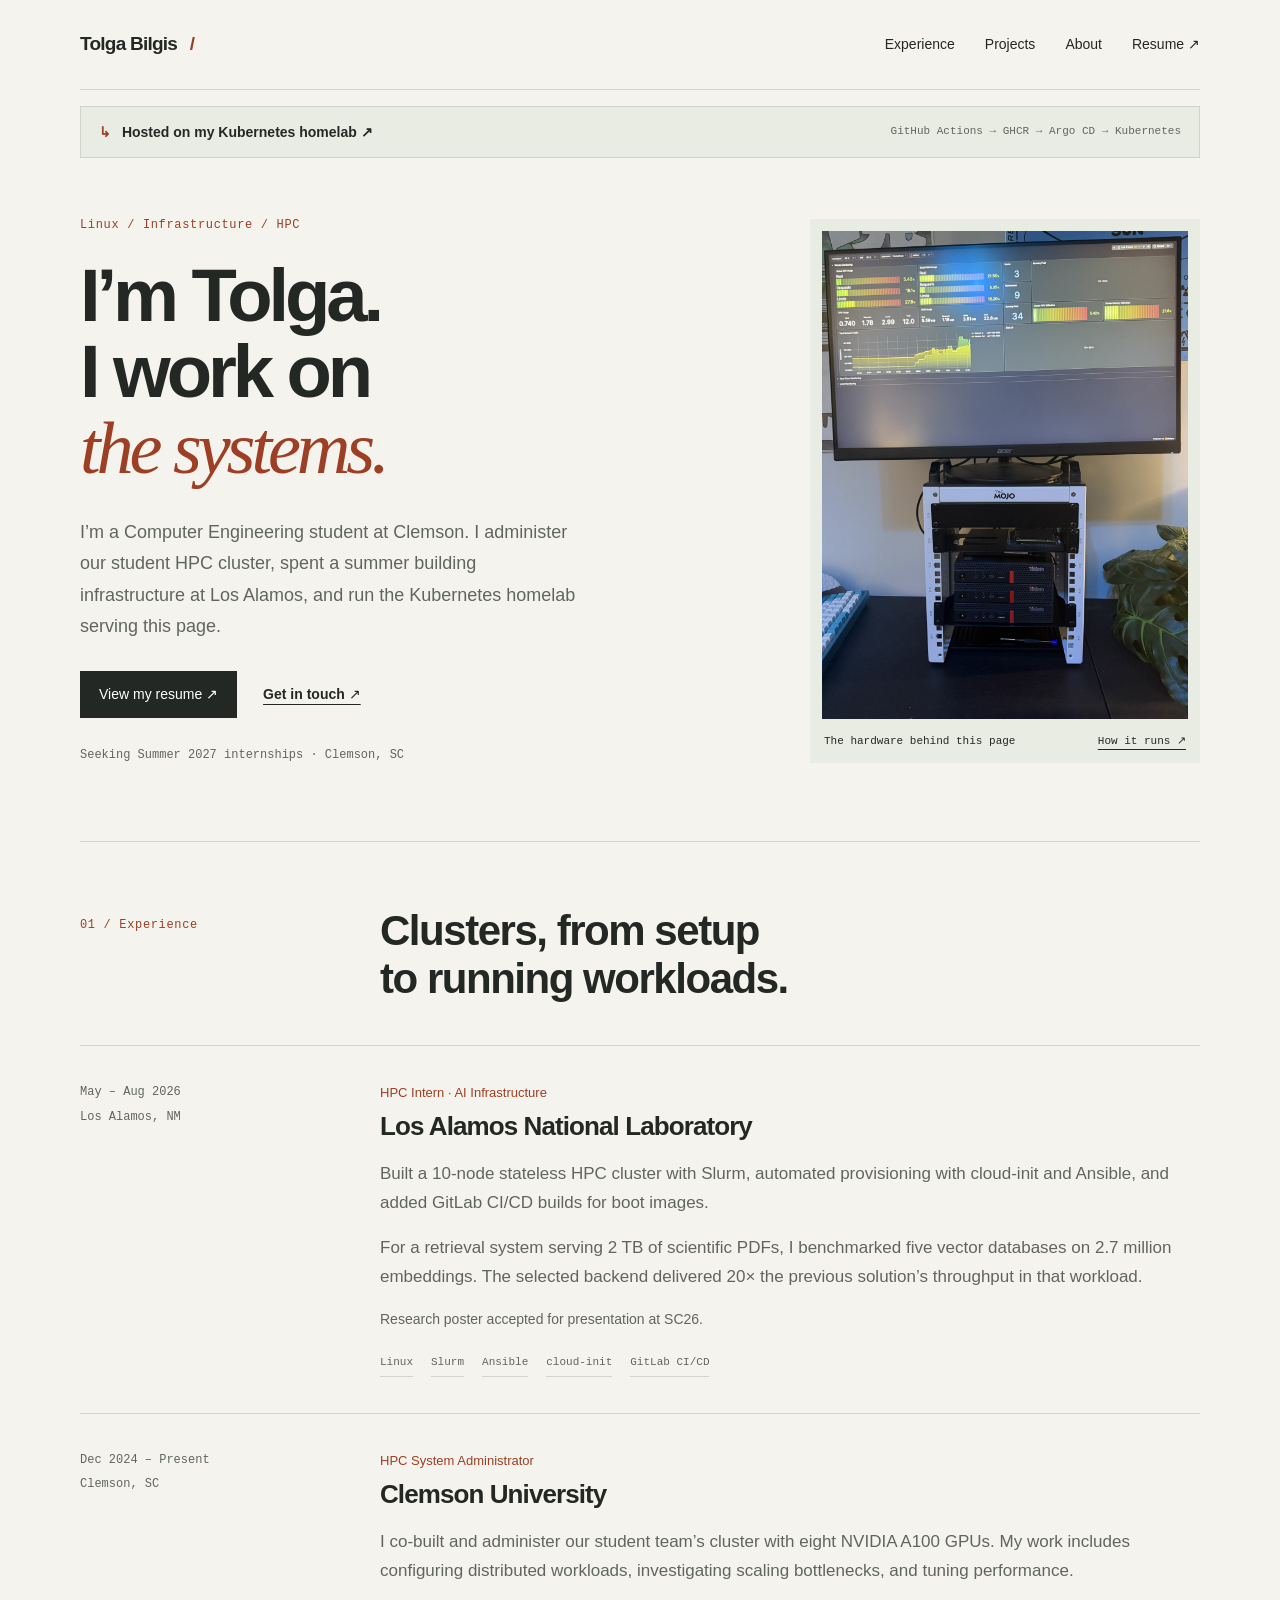
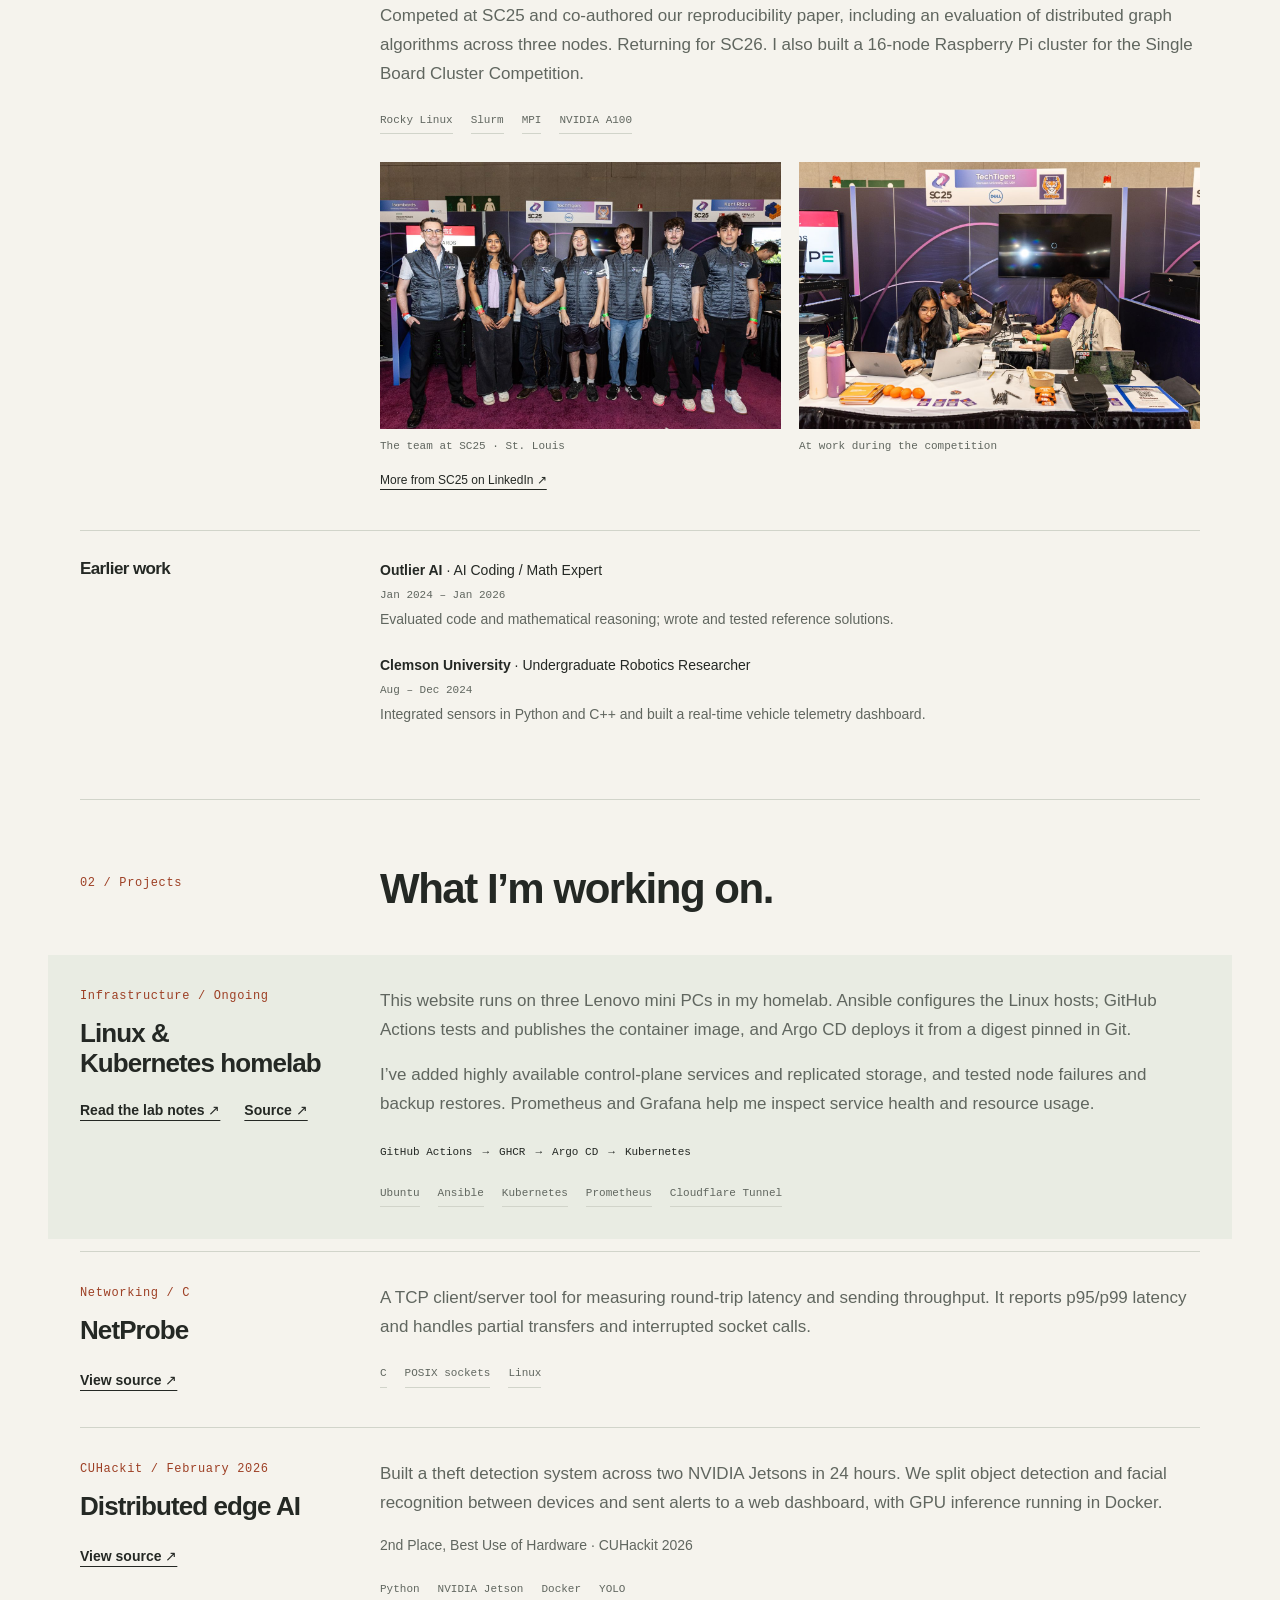
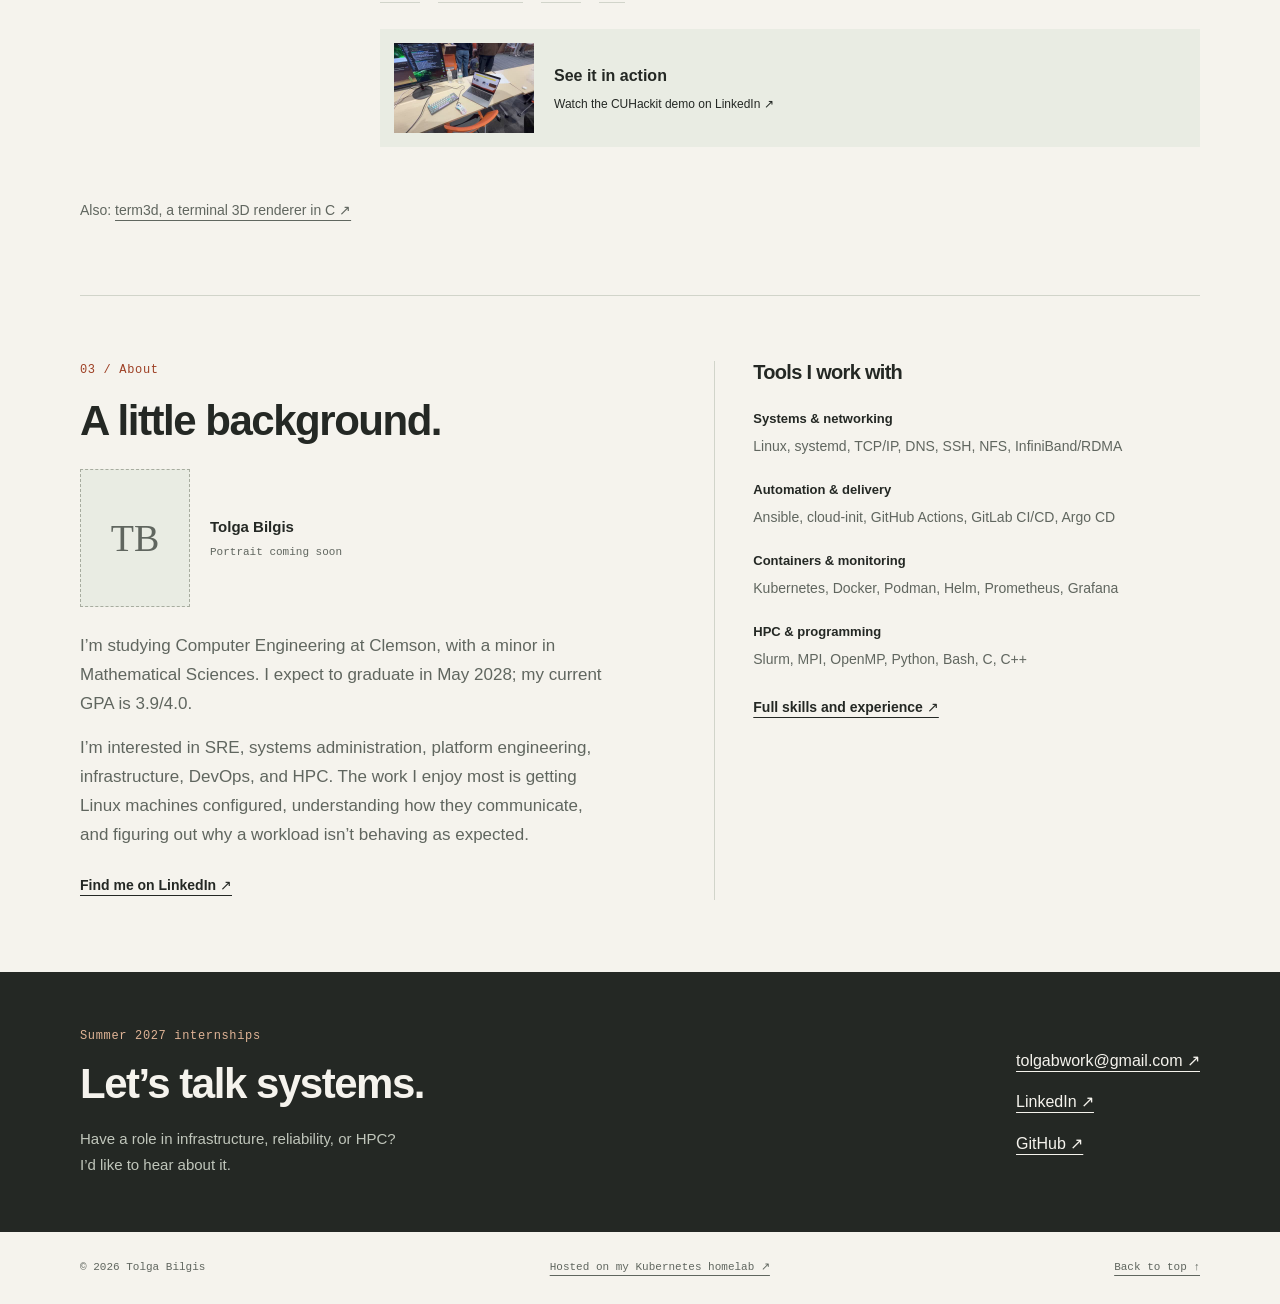
==== commit cbe130a3: "Fix cached styling across releases and add project photos" ====
--- a/index.html
+++ b/index.html
@@ -1,19 +1,19 @@
 <!doctype html>
 <html lang="en"><head><meta charset="utf-8"><meta name="viewport" content="width=device-width, initial-scale=1">
 <meta name="description" content="Tolga Bilgis: Clemson Computer Engineering student, LANL HPC intern, and cluster administrator. Linux, Kubernetes, infrastructure automation, and HPC.">
-<meta name="theme-color" content="#f5f3ed"><title>Tolga Bilgis | Systems & Infrastructure</title><link rel="icon" href="favicon.svg" type="image/svg+xml"><link rel="stylesheet" href="styles.css"><script src="script.js" defer></script></head><body>
+<meta name="theme-color" content="#f5f3ed"><title>Tolga Bilgis | Systems & Infrastructure</title><link rel="icon" href="favicon.svg" type="image/svg+xml"><link rel="stylesheet" href="assets/styles.08c52c3116cd.css"><script src="assets/script.730c7ab6c1cc.js" defer></script></head><body>
 <a class="skip-link" href="#main">Skip to content</a>
-<header class="site-header container"><a class="wordmark" href="index.html">Tolga Bilgis<span class="mark"> / </span></a><button class="menu-toggle" aria-expanded="false" aria-controls="navigation" hidden>Menu</button><nav id="navigation" aria-label="Main navigation"><a href="index.html#experience">Experience</a><a href="index.html#work">Projects</a><a href="index.html#about">About</a><a href="resume.html">Resume ↗</a></nav></header>
+<header class="site-header container"><a class="wordmark" href="index.html">Tolga Bilgis<span class="mark"> / </span></a><button class="menu-toggle" aria-expanded="false" aria-controls="navigation" hidden>Menu</button><nav id="navigation" aria-label="Main navigation"><a href="index.html#experience">Experience</a><a href="index.html#work">Projects</a><a href="index.html#about">About</a><a href="assets/Tolga-Bilgis-Resume.0becde687640.pdf">Resume ↗</a></nav></header>
 <main id="main">
 <div class="hosting-strip container"><a href="homelab.html"><span class="hosting-mark" aria-hidden="true">↳</span> Hosted on my Kubernetes homelab <span aria-hidden="true">↗</span></a><span>GitHub Actions → GHCR → Argo CD → Kubernetes</span></div>
-<section class="hero container" aria-labelledby="intro-title"><div class="hero-copy"><p class="eyebrow">Linux / Infrastructure / HPC</p><h1 id="intro-title">I’m Tolga.<br>I work on<br><em>the systems.</em></h1><p class="intro">I’m a Computer Engineering student at Clemson. I administer our student HPC cluster, spent a summer building infrastructure at Los Alamos, and run the Kubernetes homelab serving this page.</p><div class="hero-actions"><a class="button" href="resume.html">View my resume ↗</a><a class="text-link" href="mailto:tolgabwork@gmail.com">Get in touch ↗</a></div><p class="availability">Seeking Summer 2027 internships <span>· Clemson, SC</span></p></div><figure class="lab-photo"><img src="assets/homelab-rack.jpeg" alt="My three Lenovo ThinkCentre homelab nodes below a monitor displaying Grafana." width="1200" height="1600" fetchpriority="high"><figcaption><span>The hardware behind this page</span><a href="homelab.html">How it runs ↗</a></figcaption></figure></section>
+<section class="hero container" aria-labelledby="intro-title"><div class="hero-copy"><p class="eyebrow">Linux / Infrastructure / HPC</p><h1 id="intro-title">I’m Tolga.<br>I work on<br><em>the systems.</em></h1><p class="intro">I’m a Computer Engineering student at Clemson. I administer our student HPC cluster, spent a summer building infrastructure at Los Alamos, and run the Kubernetes homelab serving this page.</p><div class="hero-actions"><a class="button" href="assets/Tolga-Bilgis-Resume.0becde687640.pdf">View my resume ↗</a><a class="text-link" href="mailto:tolgabwork@gmail.com">Get in touch ↗</a></div><p class="availability">Seeking Summer 2027 internships <span>· Clemson, SC</span></p></div><figure class="lab-photo"><img src="assets/homelab-rack.jpeg" alt="My three Lenovo ThinkCentre homelab nodes below a monitor displaying Grafana." width="1200" height="1600" fetchpriority="high"><figcaption><span>The hardware behind this page</span><a href="homelab.html">How it runs ↗</a></figcaption></figure></section>
 <section id="experience" class="section container" aria-labelledby="experience-title"><div class="section-heading"><p class="eyebrow">01 / Experience</p><h2 id="experience-title">Clusters, from setup<br>to running workloads.</h2></div>
 <article class="experience-row"><div class="entry-meta"><p>May – Aug 2026</p><span>Los Alamos, NM</span></div><div><p class="role">HPC Intern · AI Infrastructure</p><h3>Los Alamos National Laboratory</h3><p>Built a 10-node stateless HPC cluster with Slurm, automated provisioning with cloud-init and Ansible, and added GitLab CI/CD builds for boot images.</p><p>For a retrieval system serving 2 TB of scientific PDFs, I benchmarked five vector databases on 2.7 million embeddings. The selected backend delivered 20× the previous solution’s throughput in that workload.</p><p class="entry-note">Research poster accepted for presentation at SC26.</p><ul class="tools" aria-label="LANL technologies"><li>Linux</li><li>Slurm</li><li>Ansible</li><li>cloud-init</li><li>GitLab CI/CD</li></ul></div></article>
-<article class="experience-row"><div class="entry-meta"><p>Dec 2024 – Present</p><span>Clemson, SC</span></div><div><p class="role">HPC System Administrator</p><h3>Clemson University</h3><p>I co-built and administer our student team’s cluster with eight NVIDIA A100 GPUs. My work includes configuring distributed workloads, investigating scaling bottlenecks, and tuning performance.</p><p>Competed at SC25 and co-authored our reproducibility paper, including an evaluation of distributed graph algorithms across three nodes. Returning for SC26. I also built a 16-node Raspberry Pi cluster for the Single Board Cluster Competition.</p><ul class="tools" aria-label="Clemson technologies"><li>Rocky Linux</li><li>Slurm</li><li>MPI</li><li>NVIDIA A100</li></ul></div></article>
+<article class="experience-row"><div class="entry-meta"><p>Dec 2024 – Present</p><span>Clemson, SC</span></div><div><p class="role">HPC System Administrator</p><h3>Clemson University</h3><p>I co-built and administer our student team’s cluster with eight NVIDIA A100 GPUs. My work includes configuring distributed workloads, investigating scaling bottlenecks, and tuning performance.</p><p>Competed at SC25 and co-authored our reproducibility paper, including an evaluation of distributed graph algorithms across three nodes. Returning for SC26. I also built a 16-node Raspberry Pi cluster for the Single Board Cluster Competition.</p><ul class="tools" aria-label="Clemson technologies"><li>Rocky Linux</li><li>Slurm</li><li>MPI</li><li>NVIDIA A100</li></ul><div class="experience-photos"><figure><a href="assets/sc25-team.jpg" aria-label="View the SC25 team photo"><img src="assets/sc25-team.jpg" alt="Clemson's student cluster team at the SC25 competition booth." width="1280" height="853" loading="lazy"></a><figcaption>The team at SC25 · St. Louis</figcaption></figure><figure><a href="assets/sc25-at-work.jpg" aria-label="View the SC25 competition photo"><img src="assets/sc25-at-work.jpg" alt="Clemson teammates working on laptops beside the cluster during SC25." width="1280" height="853" loading="lazy"></a><figcaption>At work during the competition</figcaption></figure></div><a class="media-source" href="https://www.linkedin.com/feed/update/urn:li:activity:7399615057598300161/">More from SC25 on LinkedIn ↗</a></div></article>
 <div class="earlier-work"><h3>Earlier work</h3><div><p><strong>Outlier AI</strong> · AI Coding / Math Expert <span class="date">Jan 2024 – Jan 2026</span></p><p>Evaluated code and mathematical reasoning; wrote and tested reference solutions.</p></div><div><p><strong>Clemson University</strong> · Undergraduate Robotics Researcher <span class="date">Aug – Dec 2024</span></p><p>Integrated sensors in Python and C++ and built a real-time vehicle telemetry dashboard.</p></div></div></section>
 <section id="work" class="section container" aria-labelledby="work-title"><div class="section-heading"><p class="eyebrow">02 / Projects</p><h2 id="work-title">What I’m working on.</h2></div>
 <article class="project featured"><div class="project-heading"><p class="eyebrow">Infrastructure / Ongoing</p><h3>Linux &amp;<br>Kubernetes homelab</h3><div class="project-links"><a class="text-link" href="homelab.html">Read the lab notes ↗</a><a class="text-link" href="https://github.com/TolgaBilgis/homelab">Source ↗</a></div></div><div><p>This website runs on three Lenovo mini PCs in my homelab. Ansible configures the Linux hosts; GitHub Actions tests and publishes the container image, and Argo CD deploys it from a digest pinned in Git.</p><p>I’ve added highly available control-plane services and replicated storage, and tested node failures and backup restores. Prometheus and Grafana help me inspect service health and resource usage.</p><div class="pipeline" aria-label="Deployment flow"><span>GitHub Actions</span><span aria-hidden="true">→</span><span>GHCR</span><span aria-hidden="true">→</span><span>Argo CD</span><span aria-hidden="true">→</span><span>Kubernetes</span></div><ul class="tools" aria-label="Homelab technologies"><li>Ubuntu</li><li>Ansible</li><li>Kubernetes</li><li>Prometheus</li><li>Cloudflare Tunnel</li></ul></div></article>
 <article class="project"><div class="project-heading"><p class="eyebrow">Networking / C</p><h3>NetProbe</h3><a class="text-link" href="https://github.com/TolgaBilgis/NetProbe">View source ↗</a></div><div><p>A TCP client/server tool for measuring round-trip latency and sending throughput. It reports p95/p99 latency and handles partial transfers and interrupted socket calls.</p><ul class="tools" aria-label="NetProbe technologies"><li>C</li><li>POSIX sockets</li><li>Linux</li></ul></div></article>
-<article class="project"><div class="project-heading"><p class="eyebrow">CUHackit / February 2026</p><h3>Distributed edge AI</h3><a class="text-link" href="https://github.com/coatlesss/Edge-AI-Parallel-Jetson-Surveillance-System">View source ↗</a></div><div><p>Built a theft detection system across two NVIDIA Jetsons in 24 hours. We split object detection and facial recognition between devices and sent alerts to a web dashboard, with GPU inference running in Docker.</p><p class="entry-note">2nd Place, Best Use of Hardware · CUHackit 2026</p><ul class="tools" aria-label="Edge AI technologies"><li>Python</li><li>NVIDIA Jetson</li><li>Docker</li><li>YOLO</li></ul></div></article><p class="more-projects">Also: <a href="https://github.com/TolgaBilgis/term3d">term3d, a terminal 3D renderer in C ↗</a></p></section>
-<section id="about" class="section container about" aria-labelledby="about-title"><div><p class="eyebrow">03 / About</p><h2 id="about-title">A little background.</h2><p>I’m studying Computer Engineering at Clemson, with a minor in Mathematical Sciences. I expect to graduate in May 2028; my current GPA is 3.9/4.0.</p><p>I’m interested in SRE, systems administration, platform engineering, infrastructure, DevOps, and HPC. The work I enjoy most is getting Linux machines configured, understanding how they communicate, and figuring out why a workload isn’t behaving as expected.</p><a class="text-link" href="https://www.linkedin.com/in/tolgabilgis">Find me on LinkedIn ↗</a></div><div class="skills"><h3>Tools I work with</h3><dl><dt>Systems &amp; networking</dt><dd>Linux, systemd, TCP/IP, DNS, SSH, NFS, InfiniBand/RDMA</dd><dt>Automation &amp; delivery</dt><dd>Ansible, cloud-init, GitHub Actions, GitLab CI/CD, Argo CD</dd><dt>Containers &amp; monitoring</dt><dd>Kubernetes, Docker, Podman, Helm, Prometheus, Grafana</dd><dt>HPC &amp; programming</dt><dd>Slurm, MPI, OpenMP, Python, Bash, C, C++</dd></dl><a class="text-link" href="resume.html">Full skills and experience ↗</a></div></section>
+<article class="project"><div class="project-heading"><p class="eyebrow">CUHackit / February 2026</p><h3>Distributed edge AI</h3><a class="text-link" href="https://github.com/coatlesss/Edge-AI-Parallel-Jetson-Surveillance-System">View source ↗</a></div><div><p>Built a theft detection system across two NVIDIA Jetsons in 24 hours. We split object detection and facial recognition between devices and sent alerts to a web dashboard, with GPU inference running in Docker.</p><p class="entry-note">2nd Place, Best Use of Hardware · CUHackit 2026</p><ul class="tools" aria-label="Edge AI technologies"><li>Python</li><li>NVIDIA Jetson</li><li>Docker</li><li>YOLO</li></ul><a class="demo-link" href="https://www.linkedin.com/feed/update/urn:li:activity:7438966141114314752/"><img src="assets/cuhackit-demo.jpg" alt="Preview of the CUHackit edge AI demonstration." width="400" height="225" loading="lazy"><span><strong>See it in action</strong><span>Watch the CUHackit demo on LinkedIn ↗</span></span></a></div></article><p class="more-projects">Also: <a href="https://github.com/TolgaBilgis/term3d">term3d, a terminal 3D renderer in C ↗</a></p></section>
+<section id="about" class="section container about" aria-labelledby="about-title"><div><p class="eyebrow">03 / About</p><h2 id="about-title">A little background.</h2><figure class="portrait-placeholder" aria-label="Placeholder for a portrait of Tolga Bilgis"><div class="portrait-monogram" aria-hidden="true">TB</div><figcaption><strong>Tolga Bilgis</strong><span>Portrait coming soon</span></figcaption></figure><p>I’m studying Computer Engineering at Clemson, with a minor in Mathematical Sciences. I expect to graduate in May 2028; my current GPA is 3.9/4.0.</p><p>I’m interested in SRE, systems administration, platform engineering, infrastructure, DevOps, and HPC. The work I enjoy most is getting Linux machines configured, understanding how they communicate, and figuring out why a workload isn’t behaving as expected.</p><a class="text-link" href="https://www.linkedin.com/in/tolgabilgis">Find me on LinkedIn ↗</a></div><div class="skills"><h3>Tools I work with</h3><dl><dt>Systems &amp; networking</dt><dd>Linux, systemd, TCP/IP, DNS, SSH, NFS, InfiniBand/RDMA</dd><dt>Automation &amp; delivery</dt><dd>Ansible, cloud-init, GitHub Actions, GitLab CI/CD, Argo CD</dd><dt>Containers &amp; monitoring</dt><dd>Kubernetes, Docker, Podman, Helm, Prometheus, Grafana</dd><dt>HPC &amp; programming</dt><dd>Slurm, MPI, OpenMP, Python, Bash, C, C++</dd></dl><a class="text-link" href="assets/Tolga-Bilgis-Resume.0becde687640.pdf">Full skills and experience ↗</a></div></section>
 <section id="contact" class="contact-section"><div class="container contact-inner"><div><p class="eyebrow">Summer 2027 internships</p><h2>Let’s talk systems.</h2><p>Have a role in infrastructure, reliability, or HPC?<br>I’d like to hear about it.</p></div><div class="contact-links"><a href="mailto:tolgabwork@gmail.com">tolgabwork@gmail.com ↗</a><a href="https://www.linkedin.com/in/tolgabilgis">LinkedIn ↗</a><a href="https://github.com/TolgaBilgis">GitHub ↗</a></div></div></section></main><footer class="container site-footer"><span>© <span data-year>2026</span> Tolga Bilgis</span><a href="homelab.html">Hosted on my Kubernetes homelab ↗</a><a href="#">Back to top ↑</a></footer></body></html>
--- a/assets/styles.08c52c3116cd.css
+++ b/assets/styles.08c52c3116cd.css
@@ -0,0 +1,26 @@
+/* Local fonts, no framework, and readable content without JavaScript. */
+:root{color-scheme:light;--bg:#f5f3ed;--ink:#242824;--muted:#60665f;--line:#d1d4ca;--accent:#9d3f24;--panel:#e9ece3;--mono:Consolas,"Liberation Mono",monospace;--sans:"Segoe UI",Arial,sans-serif}
+*{box-sizing:border-box}html{scroll-behavior:smooth;scroll-padding-top:32px}body{margin:0;background:var(--bg);color:var(--ink);font:17px/1.7 var(--sans);-webkit-font-smoothing:antialiased}a{color:inherit;text-decoration-thickness:1px;text-underline-offset:5px}a:hover{color:var(--accent)}a:focus-visible,button:focus-visible{outline:2px solid var(--accent);outline-offset:6px}::selection{background:#e5c5af;color:var(--ink)}h1,h2,h3,p,figure{margin:0}p+p{margin-top:16px}h1,h2,h3{font-weight:550;line-height:1.15;letter-spacing:-.035em}h2{font-size:clamp(30px,3.3vw,42px)}h3{font-size:26px}img{display:block;max-width:100%}.container{width:min(1120px,calc(100% - 96px));margin-inline:auto}.eyebrow{font:12px/1.5 var(--mono);letter-spacing:.055em;color:var(--accent)}.skip-link{position:fixed;top:10px;left:10px;padding:12px;background:var(--ink);color:white;z-index:30;transform:translateY(-200%)}.skip-link:focus{transform:none}
+.site-header{display:flex;justify-content:space-between;align-items:center;min-height:90px;border-bottom:1px solid var(--line);gap:24px}.wordmark{font-size:19px;font-weight:650;letter-spacing:-.04em;text-decoration:none}.mark{color:var(--accent);margin-left:8px}nav{display:flex;gap:30px;font-size:14px}nav a{text-decoration:none}.menu-toggle{display:none}.hosting-strip{display:flex;align-items:center;justify-content:space-between;gap:20px;padding-block:15px;border-bottom:1px solid var(--line);font:11px/1.6 var(--mono);color:var(--muted)}.hosting-strip>a{font:600 13px/1.6 var(--sans);color:var(--ink);text-decoration:none}.hosting-mark{color:var(--accent);margin-right:7px}.hosting-strip>a:hover{color:var(--accent)}.hero{display:grid;grid-template-columns:1.2fr 1fr;gap:88px;align-items:center;padding-block:58px 75px}.hero .eyebrow{margin-bottom:24px}h1{font-size:clamp(52px,5.8vw,78px);line-height:1.02;letter-spacing:-.055em}h1 em{font-family:Georgia,serif;font-weight:400;color:var(--accent)}.intro{margin-top:30px;max-width:500px;color:var(--muted);font-size:18px;line-height:1.75}.hero-actions{display:flex;align-items:center;gap:26px;margin-top:28px;font-size:14px}.button{display:inline-flex;gap:25px;padding:12px 19px;background:var(--ink);color:#fff;text-decoration:none}.button:hover{background:var(--accent);color:white}.text-link{font-weight:550;font-size:14px}.availability{font:12px/1.6 var(--mono);color:var(--muted);margin-top:28px}.availability span{white-space:nowrap}.lab-photo{transform:rotate(1deg);background:var(--panel);padding:12px 12px 0}.lab-photo img{width:100%;height:460px;object-fit:cover;object-position:center}.lab-photo figcaption{display:flex;justify-content:space-between;gap:12px;padding:14px 2px;font:11px/1.5 var(--mono)}.lab-photo a{white-space:nowrap}
+.section{padding-block:65px 72px;border-top:1px solid var(--line)}.section-heading{display:grid;grid-template-columns:260px 1fr;gap:40px;margin-bottom:42px}.section-heading .eyebrow{padding-top:9px}.experience-row{display:grid;grid-template-columns:260px 1fr;gap:40px;padding-block:36px;border-top:1px solid var(--line)}.entry-meta{font:12px/1.7 var(--mono);color:var(--muted)}.entry-meta span{display:block;margin-top:4px}.role{font-size:13px;color:var(--accent);margin-bottom:8px}.experience-row h3{margin-bottom:18px}.experience-row p:not(.role),.project p:not(.eyebrow){color:var(--muted)}.entry-note{font-size:14px}.tools{display:flex;flex-wrap:wrap;gap:8px 18px;list-style:none;margin:23px 0 0;padding:0;font:11px/1.6 var(--mono);color:var(--muted)}.tools li{border-bottom:1px solid var(--line);padding-bottom:4px}.earlier-work{display:grid;grid-template-columns:260px 1fr;gap:22px 40px;border-top:1px solid var(--line);padding-top:28px;font-size:14px}.earlier-work h3{font-size:17px;grid-row:span 2}.earlier-work p+p{margin-top:4px;color:var(--muted)}.date{display:block;color:var(--muted);font:11px/1.6 var(--mono);margin-top:4px}.project{display:grid;grid-template-columns:260px 1fr;gap:40px;padding-block:32px;border-top:1px solid var(--line)}.project h3{margin:14px 0 20px}.project-links{display:flex;flex-wrap:wrap;gap:10px 24px}.featured{background:var(--panel);border:0;padding:32px;margin-inline:-32px;grid-template-columns:260px 1fr;margin-bottom:12px}.pipeline{display:flex;gap:10px;flex-wrap:wrap;margin-top:25px;font:11px/1.6 var(--mono);color:var(--ink)}.more-projects{font-size:14px;margin-top:20px;color:var(--muted)}.about{display:grid;grid-template-columns:1.1fr 1fr;gap:100px}.about h2{margin:18px 0 24px}.about p:not(.eyebrow){color:var(--muted)}.about .text-link{display:inline-block;margin-top:24px}.skills{border-left:1px solid var(--line);padding-left:38px}.skills h3{font-size:20px}.skills dl{margin:24px 0 0}.skills dt{font-size:13px;font-weight:650;margin-top:20px}.skills dd{margin:5px 0 0;color:var(--muted);font-size:14px}.contact-section{background:var(--ink);color:var(--bg);padding-block:55px}.contact-inner{display:flex;justify-content:space-between;gap:40px}.contact-section .eyebrow{color:#e0b496}.contact-section h2{margin:15px 0 18px}.contact-section p:not(.eyebrow){color:#c0c6bb;font-size:15px}.contact-links{display:flex;flex-direction:column;align-self:center;gap:14px;font-size:16px}.contact-section a:hover{color:#e0b496}.site-footer{display:flex;justify-content:space-between;gap:20px;padding-block:27px;color:var(--muted);font:11px/1.6 var(--mono)}
+.case-header{padding-block:50px}.case-header .eyebrow{margin:35px 0 18px}.case-header h1{font-size:clamp(42px,5vw,66px)}.lead{font-size:20px;color:var(--muted);max-width:740px;margin-top:24px}.case-layout{display:grid;grid-template-columns:minmax(0,1fr) 280px;gap:70px;padding-bottom:65px}.case-content section{border-top:1px solid var(--line);padding-block:30px}.case-content h2{font-size:27px;margin-bottom:20px}.case-content p,.case-content li{color:var(--muted)}.case-content li+li{margin-top:12px}.case-content ul,.case-content ol{padding-left:22px}.case-aside{font-size:14px}.case-aside figure{margin-bottom:24px}.case-aside img{height:auto;width:100%}.case-aside figcaption{font:11px/1.6 var(--mono);color:var(--muted);margin-top:10px}.case-aside h2{font-size:20px}.case-aside dt{font-weight:650;margin-top:18px}.case-aside dd{margin:4px 0;color:var(--muted)}.case-callout{padding:22px;border-left:3px solid var(--accent);background:var(--panel);margin:24px 0}
+@media(min-width:801px){.menu-toggle{display:none!important}}
+@media(max-width:1000px){.hero{gap:40px}.lab-photo img{height:430px}.section-heading,.experience-row,.project{grid-template-columns:210px 1fr;gap:30px}.earlier-work{grid-template-columns:210px 1fr;gap:22px 30px}.about{gap:45px}.case-layout{gap:35px;grid-template-columns:minmax(0,1fr) 230px}.hosting-strip{flex-wrap:wrap;gap:5px}}
+@media(max-width:800px){.container{width:calc(100% - 48px)}.site-header{min-height:80px;flex-wrap:wrap;padding-block:20px;gap:20px}nav{gap:22px;font-size:13px}.hero{padding-block:48px;gap:30px;grid-template-columns:1fr 0.8fr}h1{font-size:51px}.intro{font-size:16px}.lab-photo{padding:8px 8px 0}.lab-photo img{height:370px}.lab-photo figcaption{flex-direction:column;gap:5px}.hero-actions{gap:18px;flex-wrap:wrap}.availability span{display:block}.section{padding-block:42px}.section-heading,.experience-row,.project,.earlier-work{grid-template-columns:1fr;gap:18px}.section-heading{margin-bottom:30px}.entry-meta{display:flex;gap:20px;align-items:center}.entry-meta span{margin:0}.experience-row{padding-block:28px}.earlier-work h3{grid-row:auto}.featured{margin-inline:0;padding:24px}.project h3 br{display:none}.project h3{margin-bottom:16px}.about{gap:35px}.skills{padding-left:25px}.case-layout{grid-template-columns:1fr}.case-aside{border-top:1px solid var(--line);padding-top:25px}.case-aside figure{max-width:350px}.contact-inner{gap:30px}.contact-links{font-size:14px}.site-footer{flex-wrap:wrap}}
+@media(max-width:560px){.container{width:calc(100% - 40px)}nav{width:100%;flex-wrap:wrap;gap:18px}.js .menu-toggle{display:block;font:13px var(--sans);border:1px solid var(--line);padding:6px 12px;background:transparent;color:var(--ink)}.js #navigation{display:none}.js #navigation.is-open{display:flex}.hero{grid-template-columns:1fr;gap:36px;padding-block:36px}.hero h1{font-size:58px}.hero .eyebrow{font-size:11px}.intro{max-width:100%}.lab-photo{transform:none}.lab-photo img{height:390px}.lab-photo figcaption{flex-direction:row}.availability span{display:inline}.hosting-strip>span{font-size:9px}.about{grid-template-columns:1fr}.skills{padding:25px 0 0;border-left:0;border-top:1px solid var(--line)}.contact-inner{flex-direction:column}.contact-links{align-self:start}.site-footer{gap:12px 24px}.site-footer>span{width:100%}.case-header{padding-block:30px}.lead{font-size:17px}}
+@media(prefers-reduced-motion:reduce){html{scroll-behavior:auto}}
+
+/* Keep the first screen balanced, including intermediate tablet widths. */
+.hero{grid-template-columns:minmax(0,1.2fr) minmax(0,1fr);gap:64px}
+.hero-copy,.project>div,.experience-row>div{min-width:0}
+.lab-photo{width:100%;max-width:390px;justify-self:end;transform:none}
+.lab-photo img{height:auto;aspect-ratio:3/4;object-fit:contain}
+.lab-photo figcaption{flex-wrap:wrap;font-size:11px}
+.hosting-strip{background:var(--panel);padding:14px 18px;margin-top:16px;border:1px solid var(--line)}
+.hosting-strip>a{font-size:14px}.hosting-strip>span{line-height:1.8}
+.hero-actions a{white-space:nowrap}
+@media(min-width:561px) and (max-width:800px){.hero{gap:28px}.hero h1{font-size:clamp(40px,6.6vw,51px)}.lab-photo figcaption{flex-direction:column}.about{grid-template-columns:1fr}.skills{border-left:0;border-top:1px solid var(--line);padding:25px 0 0}}
+@media(max-width:560px){.hero{grid-template-columns:minmax(0,1fr);gap:32px}.hero h1{font-size:clamp(46px,14vw,58px)}.lab-photo{max-width:none;justify-self:stretch}.lab-photo img{height:auto}.hosting-strip{padding:12px}.hosting-strip>span{font-size:10px}.lab-photo figcaption{flex-direction:row}}
+
+.experience-photos{display:grid;grid-template-columns:1fr 1fr;gap:18px;margin-top:28px}.experience-photos img{width:100%;height:auto;aspect-ratio:1280/853;object-fit:contain}.experience-photos a{display:block}.experience-photos figcaption{font:11px/1.6 var(--mono);color:var(--muted);margin-top:9px}.media-source{display:inline-block;font-size:12px;margin-top:14px}.demo-link{display:flex;align-items:center;gap:20px;margin-top:26px;padding:14px;background:var(--panel);text-decoration:none}.demo-link img{width:140px;height:90px;object-fit:cover;flex-shrink:0}.demo-link>span{min-width:0}.demo-link strong{display:block;font-size:16px}.demo-link span span{display:block;font-size:12px;margin-top:4px}.portrait-placeholder{display:flex;align-items:center;gap:20px;margin:0 0 25px}.portrait-monogram{display:grid;place-items:center;width:110px;aspect-ratio:4/5;flex-shrink:0;border:1px dashed #a7ac9f;background:var(--panel);font:38px Georgia,serif;color:var(--muted)}.portrait-placeholder strong{display:block;font-size:15px}.portrait-placeholder figcaption span{display:block;font:11px/1.6 var(--mono);color:var(--muted);margin-top:5px}
+@media(max-width:560px){.experience-photos{grid-template-columns:1fr;gap:22px}.demo-link{gap:14px}.demo-link img{width:95px;height:75px}.demo-link strong{font-size:14px}.demo-link span span{font-size:11px}}
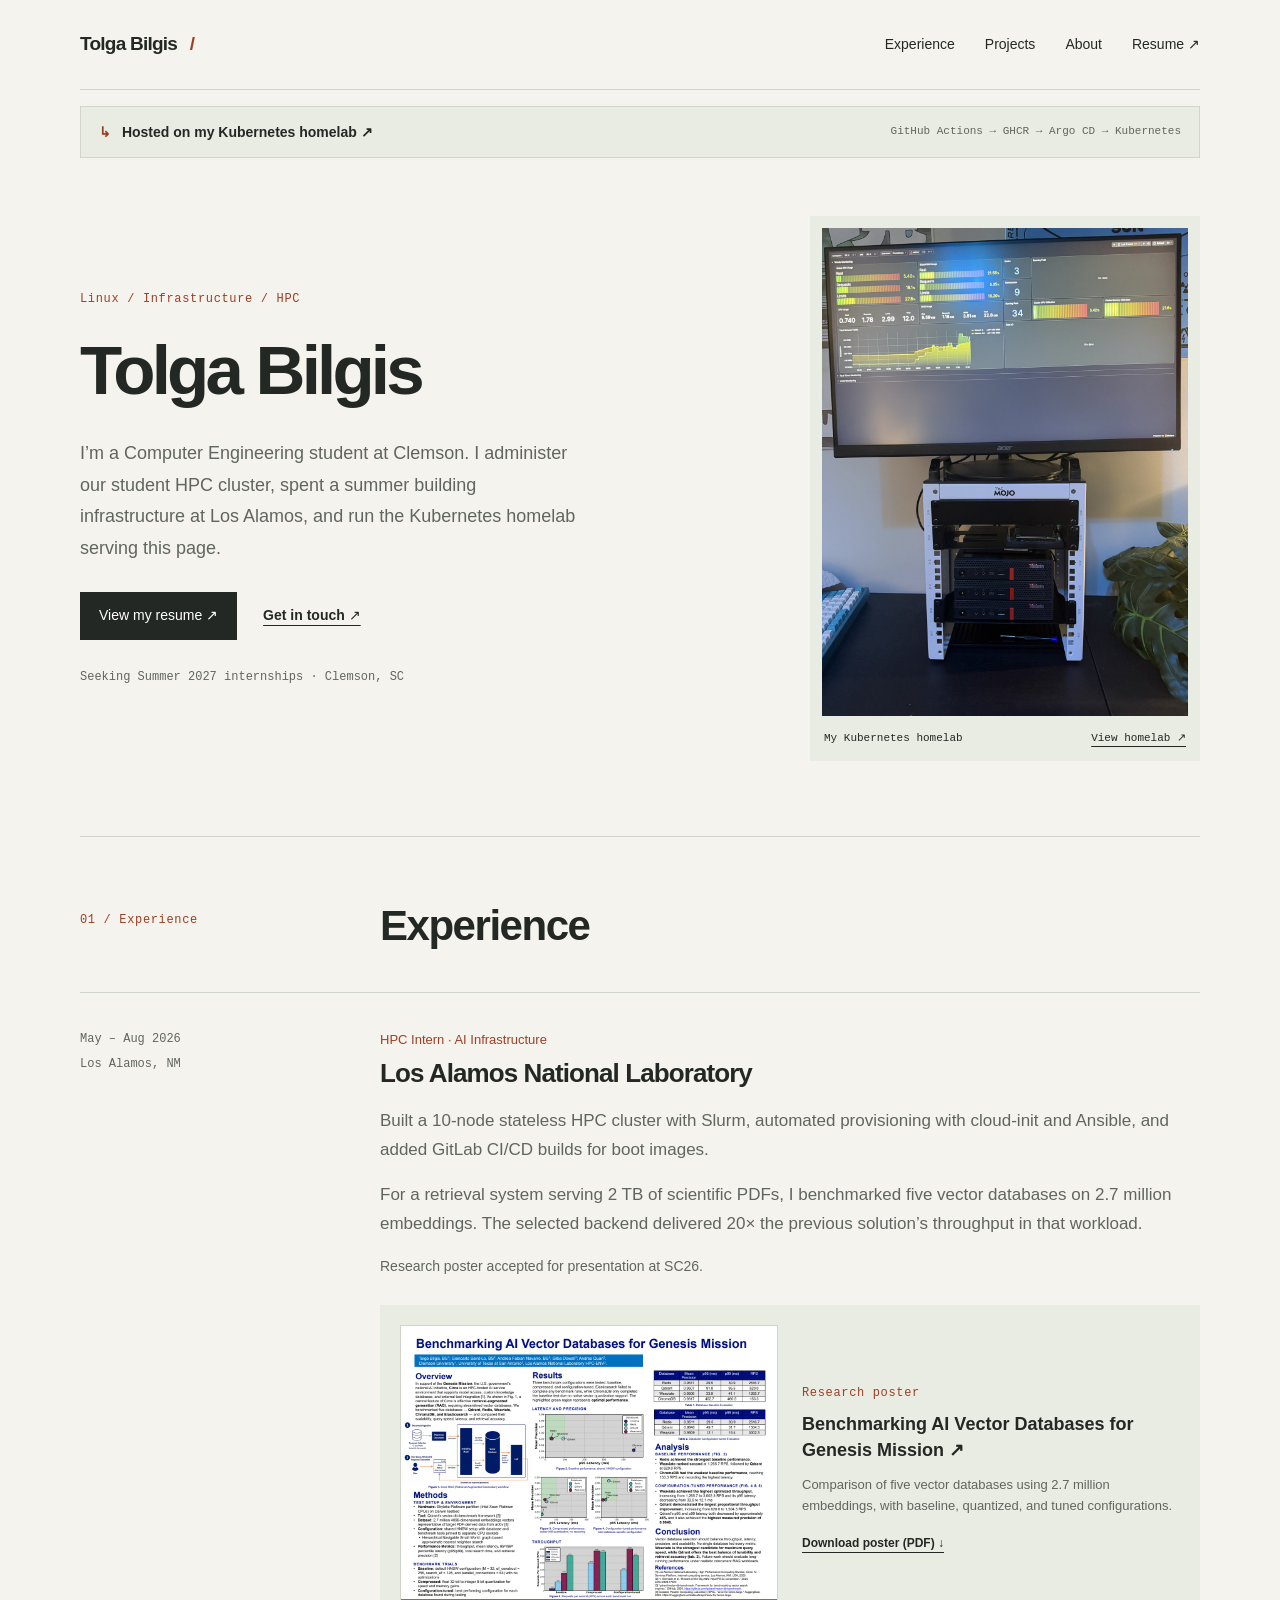
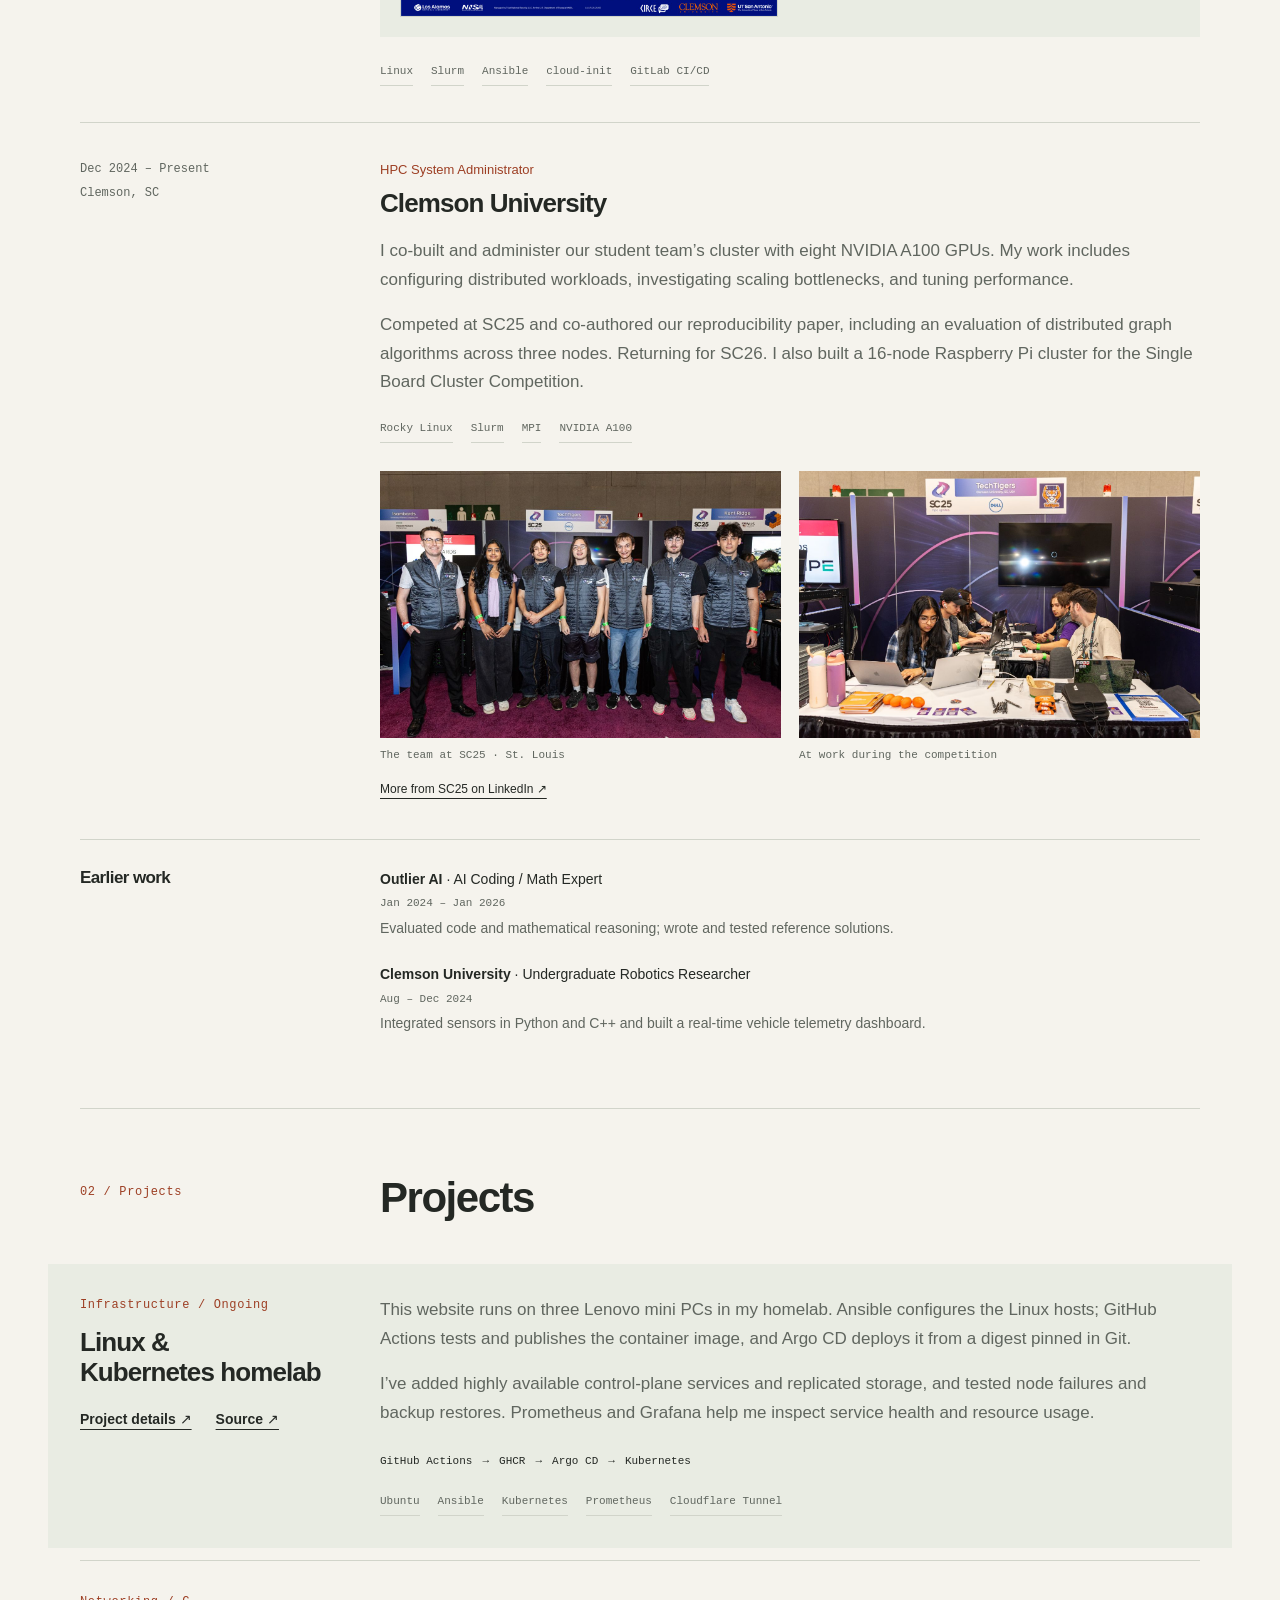
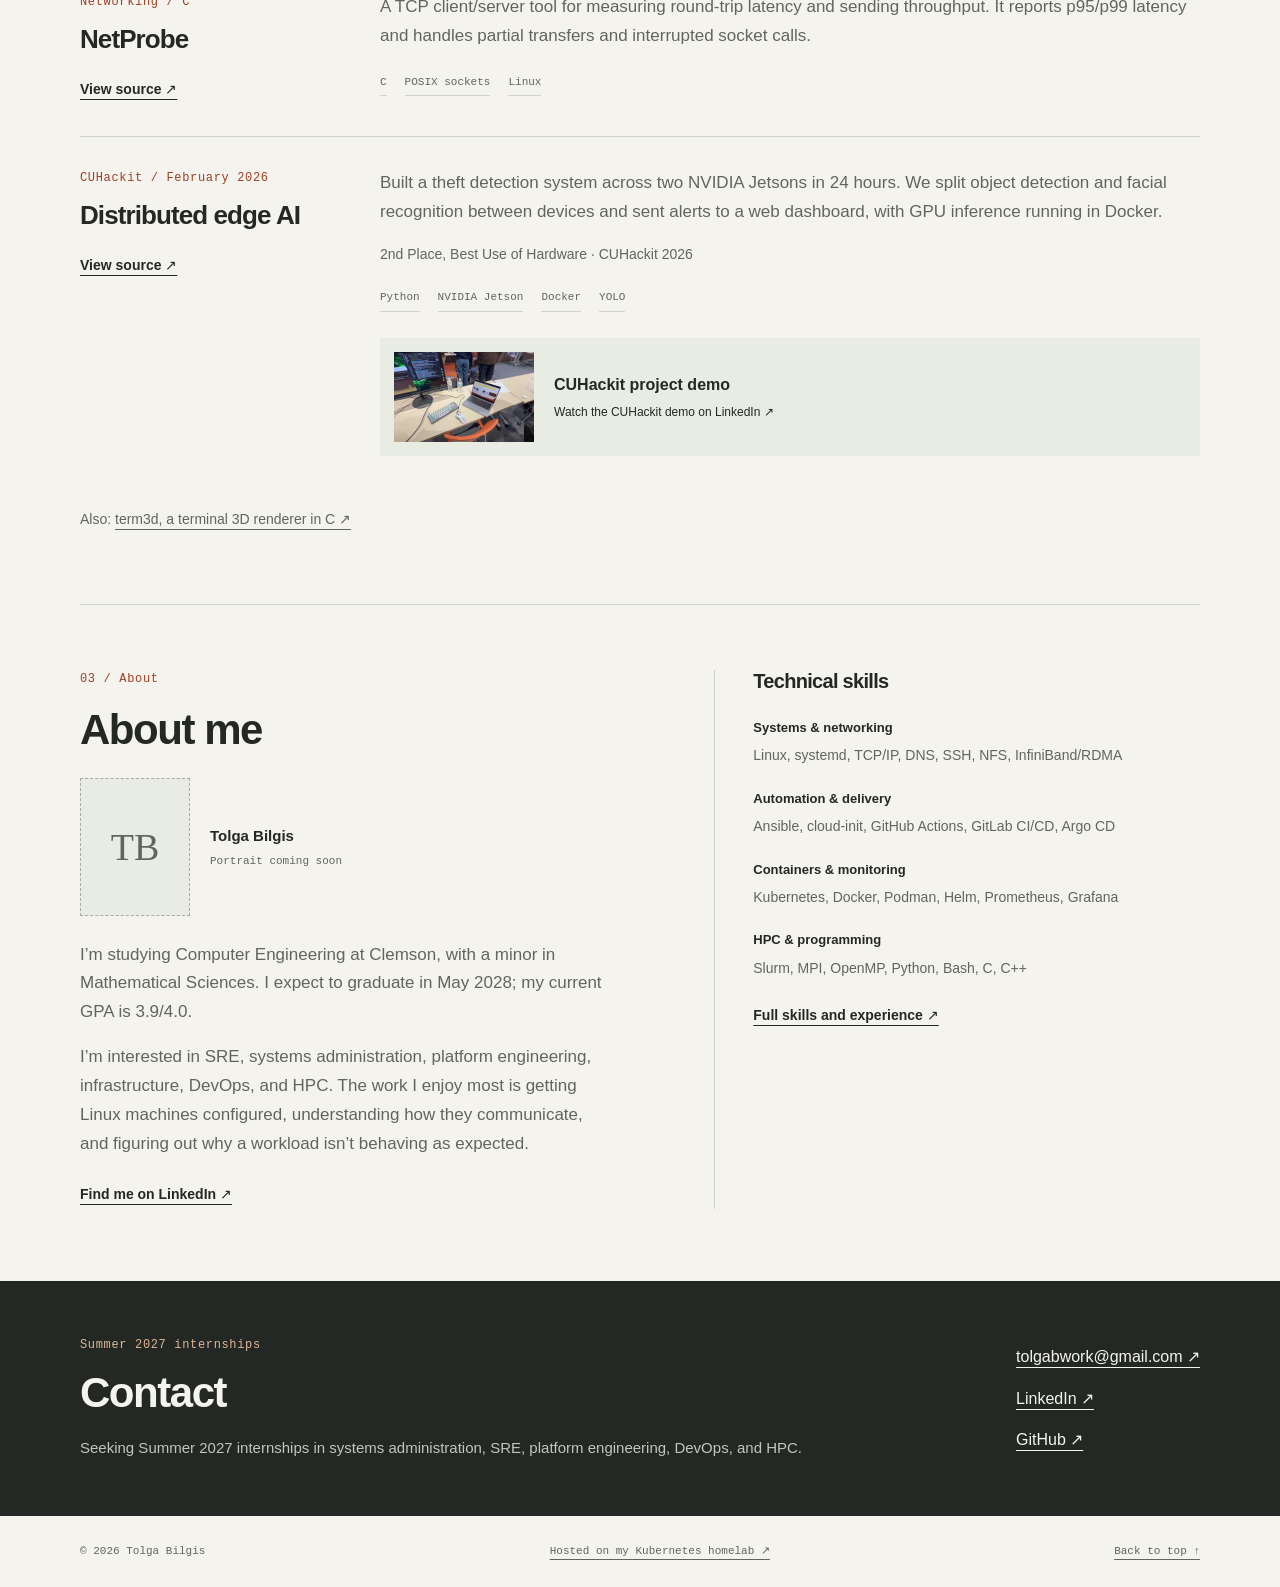
==== commit b6d121f3: "Simplify portfolio wording and add LANL research poster" ====
--- a/index.html
+++ b/index.html
@@ -1,19 +1,19 @@
 <!doctype html>
 <html lang="en"><head><meta charset="utf-8"><meta name="viewport" content="width=device-width, initial-scale=1">
 <meta name="description" content="Tolga Bilgis: Clemson Computer Engineering student, LANL HPC intern, and cluster administrator. Linux, Kubernetes, infrastructure automation, and HPC.">
-<meta name="theme-color" content="#f5f3ed"><title>Tolga Bilgis | Systems & Infrastructure</title><link rel="icon" href="favicon.svg" type="image/svg+xml"><link rel="stylesheet" href="assets/styles.08c52c3116cd.css"><script src="assets/script.730c7ab6c1cc.js" defer></script></head><body>
+<meta name="theme-color" content="#f5f3ed"><title>Tolga Bilgis | Systems & Infrastructure</title><link rel="icon" href="favicon.svg" type="image/svg+xml"><link rel="stylesheet" href="assets/styles.31947b52ca5a.css"><script src="assets/script.730c7ab6c1cc.js" defer></script></head><body>
 <a class="skip-link" href="#main">Skip to content</a>
 <header class="site-header container"><a class="wordmark" href="index.html">Tolga Bilgis<span class="mark"> / </span></a><button class="menu-toggle" aria-expanded="false" aria-controls="navigation" hidden>Menu</button><nav id="navigation" aria-label="Main navigation"><a href="index.html#experience">Experience</a><a href="index.html#work">Projects</a><a href="index.html#about">About</a><a href="assets/Tolga-Bilgis-Resume.0becde687640.pdf">Resume ↗</a></nav></header>
 <main id="main">
 <div class="hosting-strip container"><a href="homelab.html"><span class="hosting-mark" aria-hidden="true">↳</span> Hosted on my Kubernetes homelab <span aria-hidden="true">↗</span></a><span>GitHub Actions → GHCR → Argo CD → Kubernetes</span></div>
-<section class="hero container" aria-labelledby="intro-title"><div class="hero-copy"><p class="eyebrow">Linux / Infrastructure / HPC</p><h1 id="intro-title">I’m Tolga.<br>I work on<br><em>the systems.</em></h1><p class="intro">I’m a Computer Engineering student at Clemson. I administer our student HPC cluster, spent a summer building infrastructure at Los Alamos, and run the Kubernetes homelab serving this page.</p><div class="hero-actions"><a class="button" href="assets/Tolga-Bilgis-Resume.0becde687640.pdf">View my resume ↗</a><a class="text-link" href="mailto:tolgabwork@gmail.com">Get in touch ↗</a></div><p class="availability">Seeking Summer 2027 internships <span>· Clemson, SC</span></p></div><figure class="lab-photo"><img src="assets/homelab-rack.jpeg" alt="My three Lenovo ThinkCentre homelab nodes below a monitor displaying Grafana." width="1200" height="1600" fetchpriority="high"><figcaption><span>The hardware behind this page</span><a href="homelab.html">How it runs ↗</a></figcaption></figure></section>
-<section id="experience" class="section container" aria-labelledby="experience-title"><div class="section-heading"><p class="eyebrow">01 / Experience</p><h2 id="experience-title">Clusters, from setup<br>to running workloads.</h2></div>
-<article class="experience-row"><div class="entry-meta"><p>May – Aug 2026</p><span>Los Alamos, NM</span></div><div><p class="role">HPC Intern · AI Infrastructure</p><h3>Los Alamos National Laboratory</h3><p>Built a 10-node stateless HPC cluster with Slurm, automated provisioning with cloud-init and Ansible, and added GitLab CI/CD builds for boot images.</p><p>For a retrieval system serving 2 TB of scientific PDFs, I benchmarked five vector databases on 2.7 million embeddings. The selected backend delivered 20× the previous solution’s throughput in that workload.</p><p class="entry-note">Research poster accepted for presentation at SC26.</p><ul class="tools" aria-label="LANL technologies"><li>Linux</li><li>Slurm</li><li>Ansible</li><li>cloud-init</li><li>GitLab CI/CD</li></ul></div></article>
+<section class="hero container" aria-labelledby="intro-title"><div class="hero-copy"><p class="eyebrow">Linux / Infrastructure / HPC</p><h1 id="intro-title">Tolga Bilgis</h1><p class="intro">I’m a Computer Engineering student at Clemson. I administer our student HPC cluster, spent a summer building infrastructure at Los Alamos, and run the Kubernetes homelab serving this page.</p><div class="hero-actions"><a class="button" href="assets/Tolga-Bilgis-Resume.0becde687640.pdf">View my resume ↗</a><a class="text-link" href="mailto:tolgabwork@gmail.com">Get in touch ↗</a></div><p class="availability">Seeking Summer 2027 internships <span>· Clemson, SC</span></p></div><figure class="lab-photo"><img src="assets/homelab-rack.jpeg" alt="My three Lenovo ThinkCentre homelab nodes below a monitor displaying Grafana." width="1200" height="1600" fetchpriority="high"><figcaption><span>My Kubernetes homelab</span><a href="homelab.html">View homelab ↗</a></figcaption></figure></section>
+<section id="experience" class="section container" aria-labelledby="experience-title"><div class="section-heading"><p class="eyebrow">01 / Experience</p><h2 id="experience-title">Experience</h2></div>
+<article class="experience-row"><div class="entry-meta"><p>May – Aug 2026</p><span>Los Alamos, NM</span></div><div><p class="role">HPC Intern · AI Infrastructure</p><h3>Los Alamos National Laboratory</h3><p>Built a 10-node stateless HPC cluster with Slurm, automated provisioning with cloud-init and Ansible, and added GitLab CI/CD builds for boot images.</p><p>For a retrieval system serving 2 TB of scientific PDFs, I benchmarked five vector databases on 2.7 million embeddings. The selected backend delivered 20× the previous solution’s throughput in that workload.</p><p class="entry-note">Research poster accepted for presentation at SC26.</p><figure class="research-poster"><a href="assets/BenchmarkingAIVectorDatabasesForGenesisMission.pdf" aria-label="Open research poster: Benchmarking AI Vector Databases for Genesis Mission"><img src="assets/lanl-research-poster.jpg" alt="Research poster comparing vector database throughput, latency, precision, and scalability for the Genesis Mission." width="1200" height="928" loading="lazy"></a><figcaption><span class="eyebrow">Research poster</span><a class="poster-title" href="assets/BenchmarkingAIVectorDatabasesForGenesisMission.pdf">Benchmarking AI Vector Databases for Genesis Mission ↗</a><p>Comparison of five vector databases using 2.7 million embeddings, with baseline, quantized, and tuned configurations.</p><a class="text-link" href="assets/BenchmarkingAIVectorDatabasesForGenesisMission.pdf" download>Download poster (PDF) ↓</a></figcaption></figure><ul class="tools" aria-label="LANL technologies"><li>Linux</li><li>Slurm</li><li>Ansible</li><li>cloud-init</li><li>GitLab CI/CD</li></ul></div></article>
 <article class="experience-row"><div class="entry-meta"><p>Dec 2024 – Present</p><span>Clemson, SC</span></div><div><p class="role">HPC System Administrator</p><h3>Clemson University</h3><p>I co-built and administer our student team’s cluster with eight NVIDIA A100 GPUs. My work includes configuring distributed workloads, investigating scaling bottlenecks, and tuning performance.</p><p>Competed at SC25 and co-authored our reproducibility paper, including an evaluation of distributed graph algorithms across three nodes. Returning for SC26. I also built a 16-node Raspberry Pi cluster for the Single Board Cluster Competition.</p><ul class="tools" aria-label="Clemson technologies"><li>Rocky Linux</li><li>Slurm</li><li>MPI</li><li>NVIDIA A100</li></ul><div class="experience-photos"><figure><a href="assets/sc25-team.jpg" aria-label="View the SC25 team photo"><img src="assets/sc25-team.jpg" alt="Clemson's student cluster team at the SC25 competition booth." width="1280" height="853" loading="lazy"></a><figcaption>The team at SC25 · St. Louis</figcaption></figure><figure><a href="assets/sc25-at-work.jpg" aria-label="View the SC25 competition photo"><img src="assets/sc25-at-work.jpg" alt="Clemson teammates working on laptops beside the cluster during SC25." width="1280" height="853" loading="lazy"></a><figcaption>At work during the competition</figcaption></figure></div><a class="media-source" href="https://www.linkedin.com/feed/update/urn:li:activity:7399615057598300161/">More from SC25 on LinkedIn ↗</a></div></article>
 <div class="earlier-work"><h3>Earlier work</h3><div><p><strong>Outlier AI</strong> · AI Coding / Math Expert <span class="date">Jan 2024 – Jan 2026</span></p><p>Evaluated code and mathematical reasoning; wrote and tested reference solutions.</p></div><div><p><strong>Clemson University</strong> · Undergraduate Robotics Researcher <span class="date">Aug – Dec 2024</span></p><p>Integrated sensors in Python and C++ and built a real-time vehicle telemetry dashboard.</p></div></div></section>
-<section id="work" class="section container" aria-labelledby="work-title"><div class="section-heading"><p class="eyebrow">02 / Projects</p><h2 id="work-title">What I’m working on.</h2></div>
-<article class="project featured"><div class="project-heading"><p class="eyebrow">Infrastructure / Ongoing</p><h3>Linux &amp;<br>Kubernetes homelab</h3><div class="project-links"><a class="text-link" href="homelab.html">Read the lab notes ↗</a><a class="text-link" href="https://github.com/TolgaBilgis/homelab">Source ↗</a></div></div><div><p>This website runs on three Lenovo mini PCs in my homelab. Ansible configures the Linux hosts; GitHub Actions tests and publishes the container image, and Argo CD deploys it from a digest pinned in Git.</p><p>I’ve added highly available control-plane services and replicated storage, and tested node failures and backup restores. Prometheus and Grafana help me inspect service health and resource usage.</p><div class="pipeline" aria-label="Deployment flow"><span>GitHub Actions</span><span aria-hidden="true">→</span><span>GHCR</span><span aria-hidden="true">→</span><span>Argo CD</span><span aria-hidden="true">→</span><span>Kubernetes</span></div><ul class="tools" aria-label="Homelab technologies"><li>Ubuntu</li><li>Ansible</li><li>Kubernetes</li><li>Prometheus</li><li>Cloudflare Tunnel</li></ul></div></article>
+<section id="work" class="section container" aria-labelledby="work-title"><div class="section-heading"><p class="eyebrow">02 / Projects</p><h2 id="work-title">Projects</h2></div>
+<article class="project featured"><div class="project-heading"><p class="eyebrow">Infrastructure / Ongoing</p><h3>Linux &amp;<br>Kubernetes homelab</h3><div class="project-links"><a class="text-link" href="homelab.html">Project details ↗</a><a class="text-link" href="https://github.com/TolgaBilgis/homelab">Source ↗</a></div></div><div><p>This website runs on three Lenovo mini PCs in my homelab. Ansible configures the Linux hosts; GitHub Actions tests and publishes the container image, and Argo CD deploys it from a digest pinned in Git.</p><p>I’ve added highly available control-plane services and replicated storage, and tested node failures and backup restores. Prometheus and Grafana help me inspect service health and resource usage.</p><div class="pipeline" aria-label="Deployment flow"><span>GitHub Actions</span><span aria-hidden="true">→</span><span>GHCR</span><span aria-hidden="true">→</span><span>Argo CD</span><span aria-hidden="true">→</span><span>Kubernetes</span></div><ul class="tools" aria-label="Homelab technologies"><li>Ubuntu</li><li>Ansible</li><li>Kubernetes</li><li>Prometheus</li><li>Cloudflare Tunnel</li></ul></div></article>
 <article class="project"><div class="project-heading"><p class="eyebrow">Networking / C</p><h3>NetProbe</h3><a class="text-link" href="https://github.com/TolgaBilgis/NetProbe">View source ↗</a></div><div><p>A TCP client/server tool for measuring round-trip latency and sending throughput. It reports p95/p99 latency and handles partial transfers and interrupted socket calls.</p><ul class="tools" aria-label="NetProbe technologies"><li>C</li><li>POSIX sockets</li><li>Linux</li></ul></div></article>
-<article class="project"><div class="project-heading"><p class="eyebrow">CUHackit / February 2026</p><h3>Distributed edge AI</h3><a class="text-link" href="https://github.com/coatlesss/Edge-AI-Parallel-Jetson-Surveillance-System">View source ↗</a></div><div><p>Built a theft detection system across two NVIDIA Jetsons in 24 hours. We split object detection and facial recognition between devices and sent alerts to a web dashboard, with GPU inference running in Docker.</p><p class="entry-note">2nd Place, Best Use of Hardware · CUHackit 2026</p><ul class="tools" aria-label="Edge AI technologies"><li>Python</li><li>NVIDIA Jetson</li><li>Docker</li><li>YOLO</li></ul><a class="demo-link" href="https://www.linkedin.com/feed/update/urn:li:activity:7438966141114314752/"><img src="assets/cuhackit-demo.jpg" alt="Preview of the CUHackit edge AI demonstration." width="400" height="225" loading="lazy"><span><strong>See it in action</strong><span>Watch the CUHackit demo on LinkedIn ↗</span></span></a></div></article><p class="more-projects">Also: <a href="https://github.com/TolgaBilgis/term3d">term3d, a terminal 3D renderer in C ↗</a></p></section>
-<section id="about" class="section container about" aria-labelledby="about-title"><div><p class="eyebrow">03 / About</p><h2 id="about-title">A little background.</h2><figure class="portrait-placeholder" aria-label="Placeholder for a portrait of Tolga Bilgis"><div class="portrait-monogram" aria-hidden="true">TB</div><figcaption><strong>Tolga Bilgis</strong><span>Portrait coming soon</span></figcaption></figure><p>I’m studying Computer Engineering at Clemson, with a minor in Mathematical Sciences. I expect to graduate in May 2028; my current GPA is 3.9/4.0.</p><p>I’m interested in SRE, systems administration, platform engineering, infrastructure, DevOps, and HPC. The work I enjoy most is getting Linux machines configured, understanding how they communicate, and figuring out why a workload isn’t behaving as expected.</p><a class="text-link" href="https://www.linkedin.com/in/tolgabilgis">Find me on LinkedIn ↗</a></div><div class="skills"><h3>Tools I work with</h3><dl><dt>Systems &amp; networking</dt><dd>Linux, systemd, TCP/IP, DNS, SSH, NFS, InfiniBand/RDMA</dd><dt>Automation &amp; delivery</dt><dd>Ansible, cloud-init, GitHub Actions, GitLab CI/CD, Argo CD</dd><dt>Containers &amp; monitoring</dt><dd>Kubernetes, Docker, Podman, Helm, Prometheus, Grafana</dd><dt>HPC &amp; programming</dt><dd>Slurm, MPI, OpenMP, Python, Bash, C, C++</dd></dl><a class="text-link" href="assets/Tolga-Bilgis-Resume.0becde687640.pdf">Full skills and experience ↗</a></div></section>
-<section id="contact" class="contact-section"><div class="container contact-inner"><div><p class="eyebrow">Summer 2027 internships</p><h2>Let’s talk systems.</h2><p>Have a role in infrastructure, reliability, or HPC?<br>I’d like to hear about it.</p></div><div class="contact-links"><a href="mailto:tolgabwork@gmail.com">tolgabwork@gmail.com ↗</a><a href="https://www.linkedin.com/in/tolgabilgis">LinkedIn ↗</a><a href="https://github.com/TolgaBilgis">GitHub ↗</a></div></div></section></main><footer class="container site-footer"><span>© <span data-year>2026</span> Tolga Bilgis</span><a href="homelab.html">Hosted on my Kubernetes homelab ↗</a><a href="#">Back to top ↑</a></footer></body></html>
+<article class="project"><div class="project-heading"><p class="eyebrow">CUHackit / February 2026</p><h3>Distributed edge AI</h3><a class="text-link" href="https://github.com/coatlesss/Edge-AI-Parallel-Jetson-Surveillance-System">View source ↗</a></div><div><p>Built a theft detection system across two NVIDIA Jetsons in 24 hours. We split object detection and facial recognition between devices and sent alerts to a web dashboard, with GPU inference running in Docker.</p><p class="entry-note">2nd Place, Best Use of Hardware · CUHackit 2026</p><ul class="tools" aria-label="Edge AI technologies"><li>Python</li><li>NVIDIA Jetson</li><li>Docker</li><li>YOLO</li></ul><a class="demo-link" href="https://www.linkedin.com/feed/update/urn:li:activity:7438966141114314752/"><img src="assets/cuhackit-demo.jpg" alt="Preview of the CUHackit edge AI demonstration." width="400" height="225" loading="lazy"><span><strong>CUHackit project demo</strong><span>Watch the CUHackit demo on LinkedIn ↗</span></span></a></div></article><p class="more-projects">Also: <a href="https://github.com/TolgaBilgis/term3d">term3d, a terminal 3D renderer in C ↗</a></p></section>
+<section id="about" class="section container about" aria-labelledby="about-title"><div><p class="eyebrow">03 / About</p><h2 id="about-title">About me</h2><figure class="portrait-placeholder" aria-label="Placeholder for a portrait of Tolga Bilgis"><div class="portrait-monogram" aria-hidden="true">TB</div><figcaption><strong>Tolga Bilgis</strong><span>Portrait coming soon</span></figcaption></figure><p>I’m studying Computer Engineering at Clemson, with a minor in Mathematical Sciences. I expect to graduate in May 2028; my current GPA is 3.9/4.0.</p><p>I’m interested in SRE, systems administration, platform engineering, infrastructure, DevOps, and HPC. The work I enjoy most is getting Linux machines configured, understanding how they communicate, and figuring out why a workload isn’t behaving as expected.</p><a class="text-link" href="https://www.linkedin.com/in/tolgabilgis">Find me on LinkedIn ↗</a></div><div class="skills"><h3>Technical skills</h3><dl><dt>Systems &amp; networking</dt><dd>Linux, systemd, TCP/IP, DNS, SSH, NFS, InfiniBand/RDMA</dd><dt>Automation &amp; delivery</dt><dd>Ansible, cloud-init, GitHub Actions, GitLab CI/CD, Argo CD</dd><dt>Containers &amp; monitoring</dt><dd>Kubernetes, Docker, Podman, Helm, Prometheus, Grafana</dd><dt>HPC &amp; programming</dt><dd>Slurm, MPI, OpenMP, Python, Bash, C, C++</dd></dl><a class="text-link" href="assets/Tolga-Bilgis-Resume.0becde687640.pdf">Full skills and experience ↗</a></div></section>
+<section id="contact" class="contact-section"><div class="container contact-inner"><div><p class="eyebrow">Summer 2027 internships</p><h2>Contact</h2><p>Seeking Summer 2027 internships in systems administration, SRE, platform engineering, DevOps, and HPC.</p></div><div class="contact-links"><a href="mailto:tolgabwork@gmail.com">tolgabwork@gmail.com ↗</a><a href="https://www.linkedin.com/in/tolgabilgis">LinkedIn ↗</a><a href="https://github.com/TolgaBilgis">GitHub ↗</a></div></div></section></main><footer class="container site-footer"><span>© <span data-year>2026</span> Tolga Bilgis</span><a href="homelab.html">Hosted on my Kubernetes homelab ↗</a><a href="#">Back to top ↑</a></footer></body></html>
--- a/assets/styles.31947b52ca5a.css
+++ b/assets/styles.31947b52ca5a.css
@@ -0,0 +1,35 @@
+/* Local fonts, no framework, and readable content without JavaScript. */
+:root{color-scheme:light;--bg:#f5f3ed;--ink:#242824;--muted:#60665f;--line:#d1d4ca;--accent:#9d3f24;--panel:#e9ece3;--mono:Consolas,"Liberation Mono",monospace;--sans:"Segoe UI",Arial,sans-serif}
+*{box-sizing:border-box}html{scroll-behavior:smooth;scroll-padding-top:32px}body{margin:0;background:var(--bg);color:var(--ink);font:17px/1.7 var(--sans);-webkit-font-smoothing:antialiased}a{color:inherit;text-decoration-thickness:1px;text-underline-offset:5px}a:hover{color:var(--accent)}a:focus-visible,button:focus-visible{outline:2px solid var(--accent);outline-offset:6px}::selection{background:#e5c5af;color:var(--ink)}h1,h2,h3,p,figure{margin:0}p+p{margin-top:16px}h1,h2,h3{font-weight:550;line-height:1.15;letter-spacing:-.035em}h2{font-size:clamp(30px,3.3vw,42px)}h3{font-size:26px}img{display:block;max-width:100%}.container{width:min(1120px,calc(100% - 96px));margin-inline:auto}.eyebrow{font:12px/1.5 var(--mono);letter-spacing:.055em;color:var(--accent)}.skip-link{position:fixed;top:10px;left:10px;padding:12px;background:var(--ink);color:white;z-index:30;transform:translateY(-200%)}.skip-link:focus{transform:none}
+.site-header{display:flex;justify-content:space-between;align-items:center;min-height:90px;border-bottom:1px solid var(--line);gap:24px}.wordmark{font-size:19px;font-weight:650;letter-spacing:-.04em;text-decoration:none}.mark{color:var(--accent);margin-left:8px}nav{display:flex;gap:30px;font-size:14px}nav a{text-decoration:none}.menu-toggle{display:none}.hosting-strip{display:flex;align-items:center;justify-content:space-between;gap:20px;padding-block:15px;border-bottom:1px solid var(--line);font:11px/1.6 var(--mono);color:var(--muted)}.hosting-strip>a{font:600 13px/1.6 var(--sans);color:var(--ink);text-decoration:none}.hosting-mark{color:var(--accent);margin-right:7px}.hosting-strip>a:hover{color:var(--accent)}.hero{display:grid;grid-template-columns:1.2fr 1fr;gap:88px;align-items:center;padding-block:58px 75px}.hero .eyebrow{margin-bottom:24px}h1{font-size:clamp(52px,5.8vw,78px);line-height:1.02;letter-spacing:-.055em}h1 em{font-family:Georgia,serif;font-weight:400;color:var(--accent)}.intro{margin-top:30px;max-width:500px;color:var(--muted);font-size:18px;line-height:1.75}.hero-actions{display:flex;align-items:center;gap:26px;margin-top:28px;font-size:14px}.button{display:inline-flex;gap:25px;padding:12px 19px;background:var(--ink);color:#fff;text-decoration:none}.button:hover{background:var(--accent);color:white}.text-link{font-weight:550;font-size:14px}.availability{font:12px/1.6 var(--mono);color:var(--muted);margin-top:28px}.availability span{white-space:nowrap}.lab-photo{transform:rotate(1deg);background:var(--panel);padding:12px 12px 0}.lab-photo img{width:100%;height:460px;object-fit:cover;object-position:center}.lab-photo figcaption{display:flex;justify-content:space-between;gap:12px;padding:14px 2px;font:11px/1.5 var(--mono)}.lab-photo a{white-space:nowrap}
+.section{padding-block:65px 72px;border-top:1px solid var(--line)}.section-heading{display:grid;grid-template-columns:260px 1fr;gap:40px;margin-bottom:42px}.section-heading .eyebrow{padding-top:9px}.experience-row{display:grid;grid-template-columns:260px 1fr;gap:40px;padding-block:36px;border-top:1px solid var(--line)}.entry-meta{font:12px/1.7 var(--mono);color:var(--muted)}.entry-meta span{display:block;margin-top:4px}.role{font-size:13px;color:var(--accent);margin-bottom:8px}.experience-row h3{margin-bottom:18px}.experience-row p:not(.role),.project p:not(.eyebrow){color:var(--muted)}.entry-note{font-size:14px}.tools{display:flex;flex-wrap:wrap;gap:8px 18px;list-style:none;margin:23px 0 0;padding:0;font:11px/1.6 var(--mono);color:var(--muted)}.tools li{border-bottom:1px solid var(--line);padding-bottom:4px}.earlier-work{display:grid;grid-template-columns:260px 1fr;gap:22px 40px;border-top:1px solid var(--line);padding-top:28px;font-size:14px}.earlier-work h3{font-size:17px;grid-row:span 2}.earlier-work p+p{margin-top:4px;color:var(--muted)}.date{display:block;color:var(--muted);font:11px/1.6 var(--mono);margin-top:4px}.project{display:grid;grid-template-columns:260px 1fr;gap:40px;padding-block:32px;border-top:1px solid var(--line)}.project h3{margin:14px 0 20px}.project-links{display:flex;flex-wrap:wrap;gap:10px 24px}.featured{background:var(--panel);border:0;padding:32px;margin-inline:-32px;grid-template-columns:260px 1fr;margin-bottom:12px}.pipeline{display:flex;gap:10px;flex-wrap:wrap;margin-top:25px;font:11px/1.6 var(--mono);color:var(--ink)}.more-projects{font-size:14px;margin-top:20px;color:var(--muted)}.about{display:grid;grid-template-columns:1.1fr 1fr;gap:100px}.about h2{margin:18px 0 24px}.about p:not(.eyebrow){color:var(--muted)}.about .text-link{display:inline-block;margin-top:24px}.skills{border-left:1px solid var(--line);padding-left:38px}.skills h3{font-size:20px}.skills dl{margin:24px 0 0}.skills dt{font-size:13px;font-weight:650;margin-top:20px}.skills dd{margin:5px 0 0;color:var(--muted);font-size:14px}.contact-section{background:var(--ink);color:var(--bg);padding-block:55px}.contact-inner{display:flex;justify-content:space-between;gap:40px}.contact-section .eyebrow{color:#e0b496}.contact-section h2{margin:15px 0 18px}.contact-section p:not(.eyebrow){color:#c0c6bb;font-size:15px}.contact-links{display:flex;flex-direction:column;align-self:center;gap:14px;font-size:16px}.contact-section a:hover{color:#e0b496}.site-footer{display:flex;justify-content:space-between;gap:20px;padding-block:27px;color:var(--muted);font:11px/1.6 var(--mono)}
+.case-header{padding-block:50px}.case-header .eyebrow{margin:35px 0 18px}.case-header h1{font-size:clamp(42px,5vw,66px)}.lead{font-size:20px;color:var(--muted);max-width:740px;margin-top:24px}.case-layout{display:grid;grid-template-columns:minmax(0,1fr) 280px;gap:70px;padding-bottom:65px}.case-content section{border-top:1px solid var(--line);padding-block:30px}.case-content h2{font-size:27px;margin-bottom:20px}.case-content p,.case-content li{color:var(--muted)}.case-content li+li{margin-top:12px}.case-content ul,.case-content ol{padding-left:22px}.case-aside{font-size:14px}.case-aside figure{margin-bottom:24px}.case-aside img{height:auto;width:100%}.case-aside figcaption{font:11px/1.6 var(--mono);color:var(--muted);margin-top:10px}.case-aside h2{font-size:20px}.case-aside dt{font-weight:650;margin-top:18px}.case-aside dd{margin:4px 0;color:var(--muted)}.case-callout{padding:22px;border-left:3px solid var(--accent);background:var(--panel);margin:24px 0}
+@media(min-width:801px){.menu-toggle{display:none!important}}
+@media(max-width:1000px){.hero{gap:40px}.lab-photo img{height:430px}.section-heading,.experience-row,.project{grid-template-columns:210px 1fr;gap:30px}.earlier-work{grid-template-columns:210px 1fr;gap:22px 30px}.about{gap:45px}.case-layout{gap:35px;grid-template-columns:minmax(0,1fr) 230px}.hosting-strip{flex-wrap:wrap;gap:5px}}
+@media(max-width:800px){.container{width:calc(100% - 48px)}.site-header{min-height:80px;flex-wrap:wrap;padding-block:20px;gap:20px}nav{gap:22px;font-size:13px}.hero{padding-block:48px;gap:30px;grid-template-columns:1fr 0.8fr}h1{font-size:51px}.intro{font-size:16px}.lab-photo{padding:8px 8px 0}.lab-photo img{height:370px}.lab-photo figcaption{flex-direction:column;gap:5px}.hero-actions{gap:18px;flex-wrap:wrap}.availability span{display:block}.section{padding-block:42px}.section-heading,.experience-row,.project,.earlier-work{grid-template-columns:1fr;gap:18px}.section-heading{margin-bottom:30px}.entry-meta{display:flex;gap:20px;align-items:center}.entry-meta span{margin:0}.experience-row{padding-block:28px}.earlier-work h3{grid-row:auto}.featured{margin-inline:0;padding:24px}.project h3 br{display:none}.project h3{margin-bottom:16px}.about{gap:35px}.skills{padding-left:25px}.case-layout{grid-template-columns:1fr}.case-aside{border-top:1px solid var(--line);padding-top:25px}.case-aside figure{max-width:350px}.contact-inner{gap:30px}.contact-links{font-size:14px}.site-footer{flex-wrap:wrap}}
+@media(max-width:560px){.container{width:calc(100% - 40px)}nav{width:100%;flex-wrap:wrap;gap:18px}.js .menu-toggle{display:block;font:13px var(--sans);border:1px solid var(--line);padding:6px 12px;background:transparent;color:var(--ink)}.js #navigation{display:none}.js #navigation.is-open{display:flex}.hero{grid-template-columns:1fr;gap:36px;padding-block:36px}.hero h1{font-size:58px}.hero .eyebrow{font-size:11px}.intro{max-width:100%}.lab-photo{transform:none}.lab-photo img{height:390px}.lab-photo figcaption{flex-direction:row}.availability span{display:inline}.hosting-strip>span{font-size:9px}.about{grid-template-columns:1fr}.skills{padding:25px 0 0;border-left:0;border-top:1px solid var(--line)}.contact-inner{flex-direction:column}.contact-links{align-self:start}.site-footer{gap:12px 24px}.site-footer>span{width:100%}.case-header{padding-block:30px}.lead{font-size:17px}}
+@media(prefers-reduced-motion:reduce){html{scroll-behavior:auto}}
+
+/* Keep the first screen balanced, including intermediate tablet widths. */
+.hero{grid-template-columns:minmax(0,1.2fr) minmax(0,1fr);gap:64px}
+.hero-copy,.project>div,.experience-row>div{min-width:0}
+.lab-photo{width:100%;max-width:390px;justify-self:end;transform:none}
+.lab-photo img{height:auto;aspect-ratio:3/4;object-fit:contain}
+.lab-photo figcaption{flex-wrap:wrap;font-size:11px}
+.hosting-strip{background:var(--panel);padding:14px 18px;margin-top:16px;border:1px solid var(--line)}
+.hosting-strip>a{font-size:14px}.hosting-strip>span{line-height:1.8}
+.hero-actions a{white-space:nowrap}
+@media(min-width:561px) and (max-width:800px){.hero{gap:28px}.hero h1{font-size:clamp(40px,6.6vw,51px)}.lab-photo figcaption{flex-direction:column}.about{grid-template-columns:1fr}.skills{border-left:0;border-top:1px solid var(--line);padding:25px 0 0}}
+@media(max-width:560px){.hero{grid-template-columns:minmax(0,1fr);gap:32px}.hero h1{font-size:clamp(46px,14vw,58px)}.lab-photo{max-width:none;justify-self:stretch}.lab-photo img{height:auto}.hosting-strip{padding:12px}.hosting-strip>span{font-size:10px}.lab-photo figcaption{flex-direction:row}}
+
+.experience-photos{display:grid;grid-template-columns:1fr 1fr;gap:18px;margin-top:28px}.experience-photos img{width:100%;height:auto;aspect-ratio:1280/853;object-fit:contain}.experience-photos a{display:block}.experience-photos figcaption{font:11px/1.6 var(--mono);color:var(--muted);margin-top:9px}.media-source{display:inline-block;font-size:12px;margin-top:14px}.demo-link{display:flex;align-items:center;gap:20px;margin-top:26px;padding:14px;background:var(--panel);text-decoration:none}.demo-link img{width:140px;height:90px;object-fit:cover;flex-shrink:0}.demo-link>span{min-width:0}.demo-link strong{display:block;font-size:16px}.demo-link span span{display:block;font-size:12px;margin-top:4px}.portrait-placeholder{display:flex;align-items:center;gap:20px;margin:0 0 25px}.portrait-monogram{display:grid;place-items:center;width:110px;aspect-ratio:4/5;flex-shrink:0;border:1px dashed #a7ac9f;background:var(--panel);font:38px Georgia,serif;color:var(--muted)}.portrait-placeholder strong{display:block;font-size:15px}.portrait-placeholder figcaption span{display:block;font:11px/1.6 var(--mono);color:var(--muted);margin-top:5px}
+@media(max-width:560px){.experience-photos{grid-template-columns:1fr;gap:22px}.demo-link{gap:14px}.demo-link img{width:95px;height:75px}.demo-link strong{font-size:14px}.demo-link span span{font-size:11px}}
+
+.hero h1{font-size:clamp(44px,5.4vw,72px);line-height:1.1}
+.research-poster{margin:26px 0;display:grid;grid-template-columns:minmax(0,1fr) minmax(0,1fr);gap:24px;align-items:center;padding:20px;background:var(--panel)}
+.research-poster img{width:100%;height:auto;border:1px solid var(--line)}
+.research-poster .eyebrow{display:block;margin-bottom:10px}
+.poster-title{display:block;font-size:18px;font-weight:600;line-height:1.4;text-decoration:none}
+.research-poster figcaption p{font-size:13px;line-height:1.6;margin:12px 0}
+.research-poster .text-link{font-size:12px}
+@media(max-width:650px){.research-poster{grid-template-columns:1fr;gap:18px;padding:16px}.research-poster img{max-height:330px;object-fit:contain;background:white}}
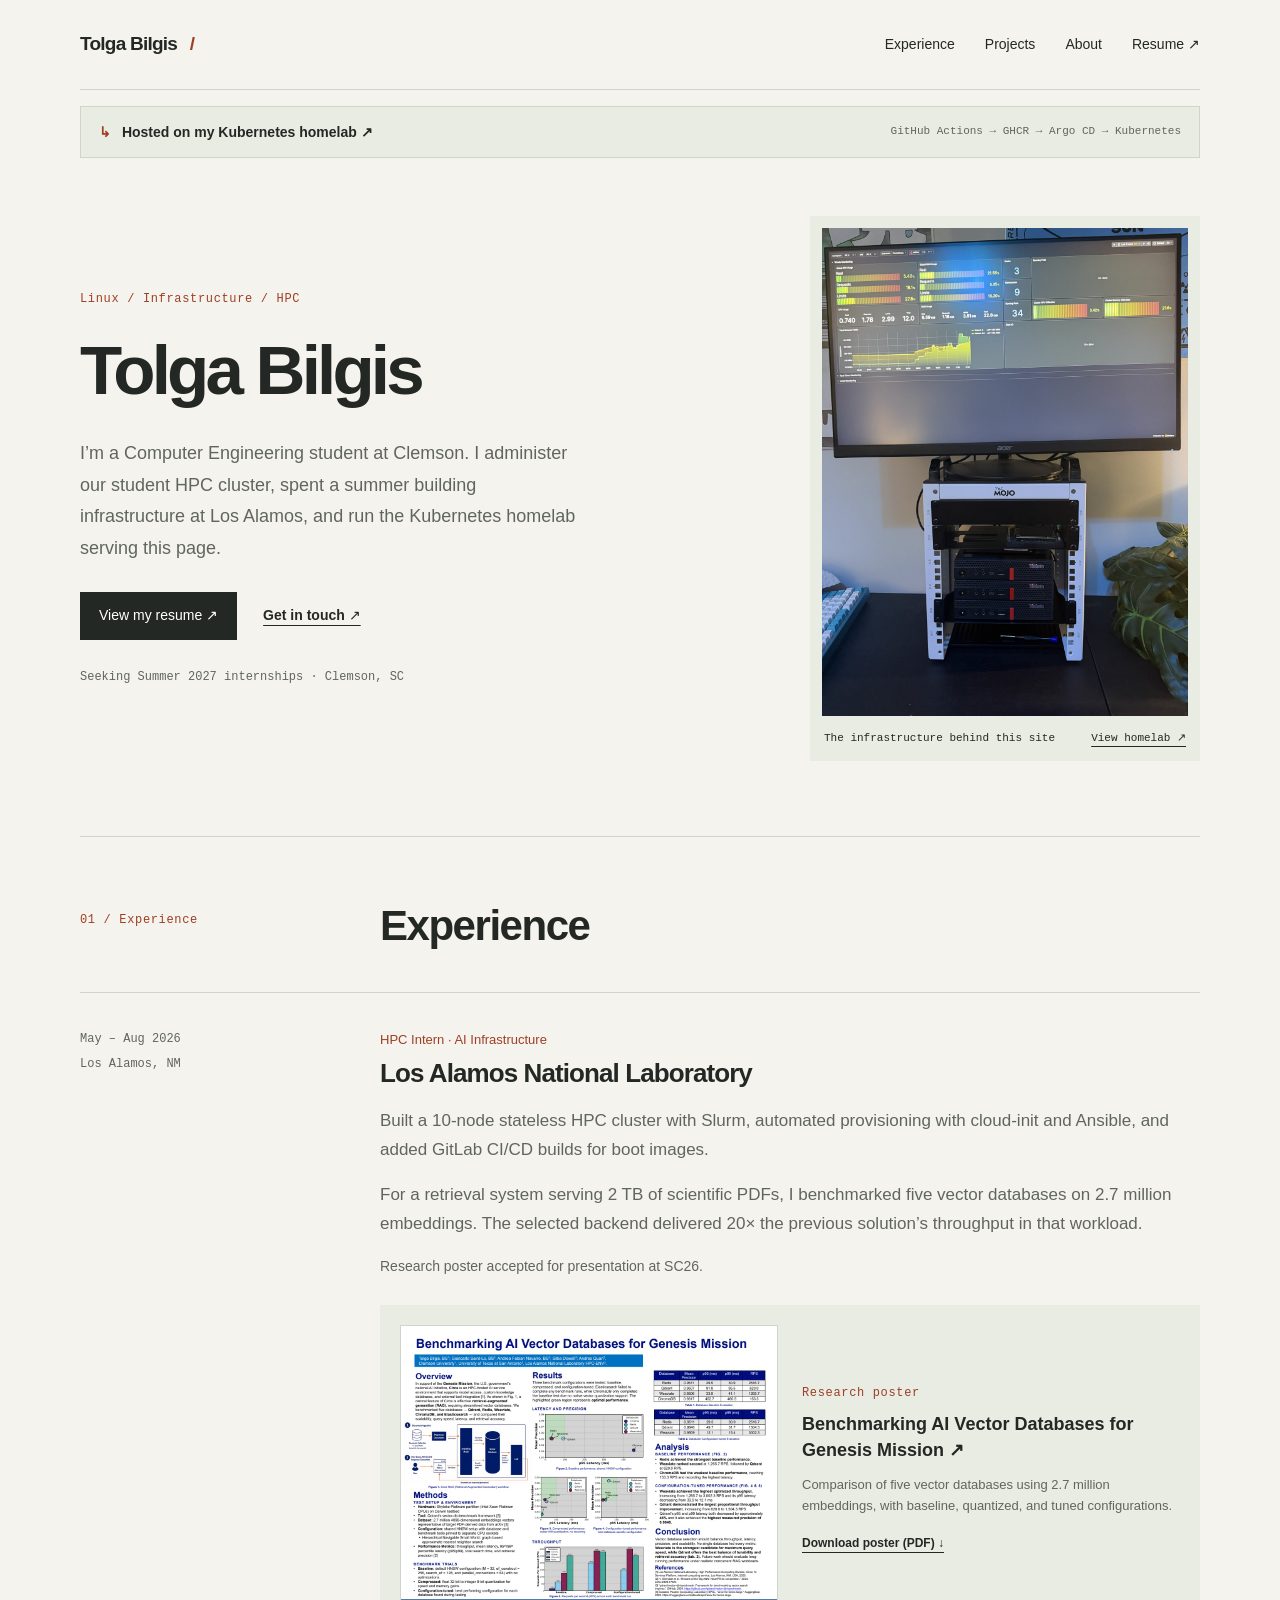
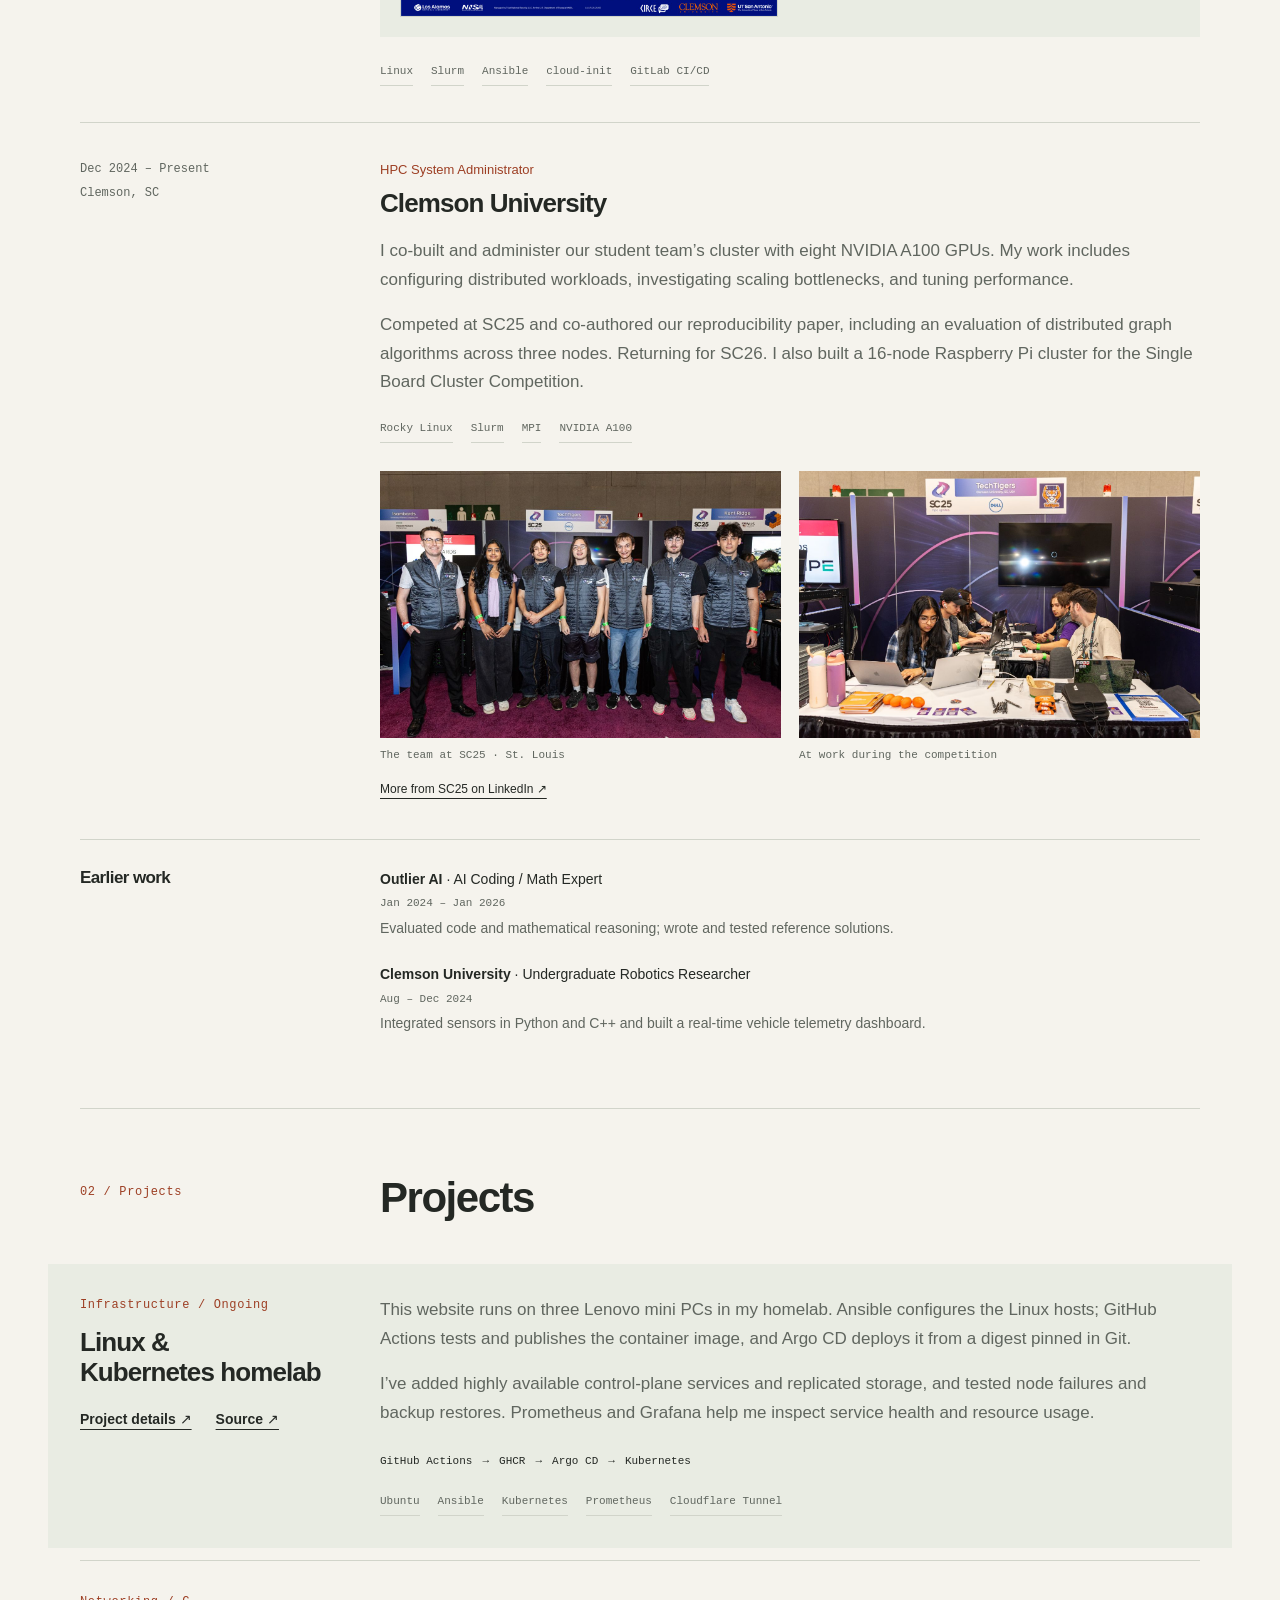
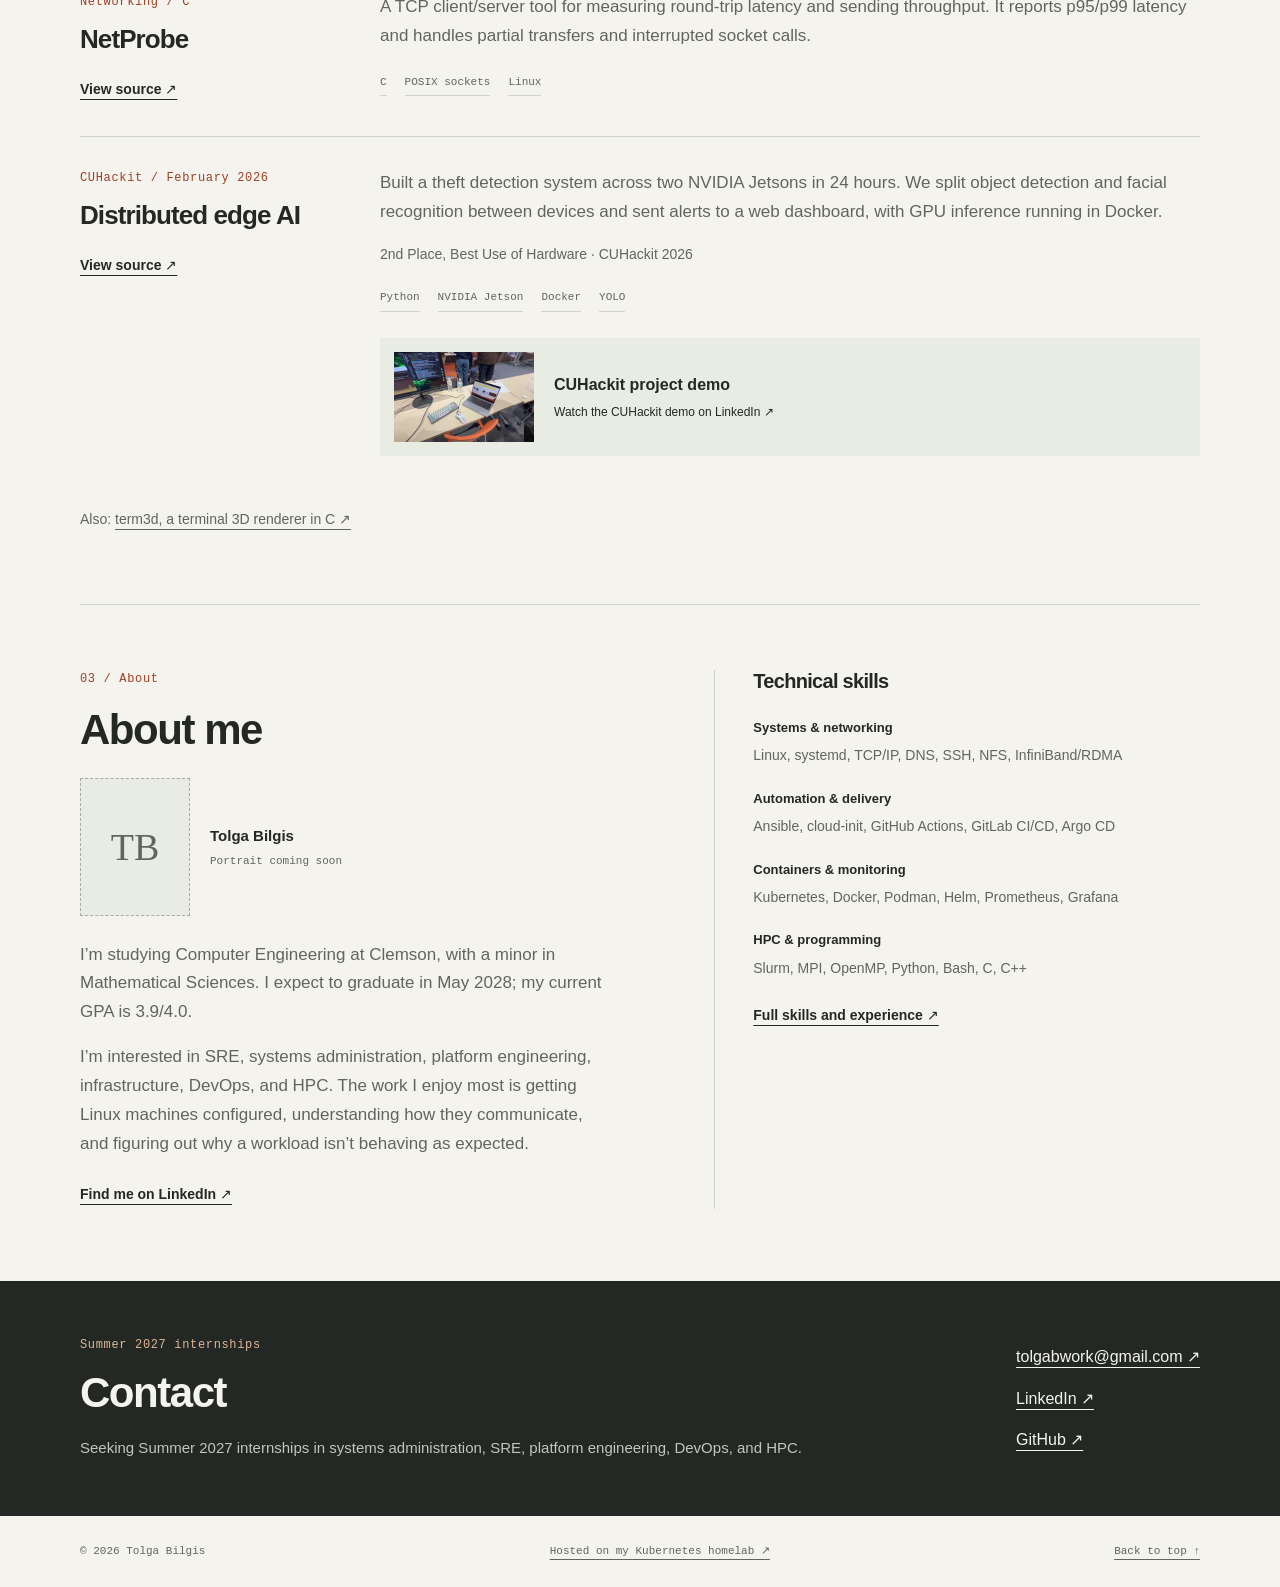
==== commit a5e189da: "Restore infrastructure caption on homelab photo" ====
--- a/index.html
+++ b/index.html
@@ -6,7 +6,7 @@
 <header class="site-header container"><a class="wordmark" href="index.html">Tolga Bilgis<span class="mark"> / </span></a><button class="menu-toggle" aria-expanded="false" aria-controls="navigation" hidden>Menu</button><nav id="navigation" aria-label="Main navigation"><a href="index.html#experience">Experience</a><a href="index.html#work">Projects</a><a href="index.html#about">About</a><a href="assets/Tolga-Bilgis-Resume.0becde687640.pdf">Resume ↗</a></nav></header>
 <main id="main">
 <div class="hosting-strip container"><a href="homelab.html"><span class="hosting-mark" aria-hidden="true">↳</span> Hosted on my Kubernetes homelab <span aria-hidden="true">↗</span></a><span>GitHub Actions → GHCR → Argo CD → Kubernetes</span></div>
-<section class="hero container" aria-labelledby="intro-title"><div class="hero-copy"><p class="eyebrow">Linux / Infrastructure / HPC</p><h1 id="intro-title">Tolga Bilgis</h1><p class="intro">I’m a Computer Engineering student at Clemson. I administer our student HPC cluster, spent a summer building infrastructure at Los Alamos, and run the Kubernetes homelab serving this page.</p><div class="hero-actions"><a class="button" href="assets/Tolga-Bilgis-Resume.0becde687640.pdf">View my resume ↗</a><a class="text-link" href="mailto:tolgabwork@gmail.com">Get in touch ↗</a></div><p class="availability">Seeking Summer 2027 internships <span>· Clemson, SC</span></p></div><figure class="lab-photo"><img src="assets/homelab-rack.jpeg" alt="My three Lenovo ThinkCentre homelab nodes below a monitor displaying Grafana." width="1200" height="1600" fetchpriority="high"><figcaption><span>My Kubernetes homelab</span><a href="homelab.html">View homelab ↗</a></figcaption></figure></section>
+<section class="hero container" aria-labelledby="intro-title"><div class="hero-copy"><p class="eyebrow">Linux / Infrastructure / HPC</p><h1 id="intro-title">Tolga Bilgis</h1><p class="intro">I’m a Computer Engineering student at Clemson. I administer our student HPC cluster, spent a summer building infrastructure at Los Alamos, and run the Kubernetes homelab serving this page.</p><div class="hero-actions"><a class="button" href="assets/Tolga-Bilgis-Resume.0becde687640.pdf">View my resume ↗</a><a class="text-link" href="mailto:tolgabwork@gmail.com">Get in touch ↗</a></div><p class="availability">Seeking Summer 2027 internships <span>· Clemson, SC</span></p></div><figure class="lab-photo"><img src="assets/homelab-rack.jpeg" alt="My three Lenovo ThinkCentre homelab nodes below a monitor displaying Grafana." width="1200" height="1600" fetchpriority="high"><figcaption><span>The infrastructure behind this site</span><a href="homelab.html">View homelab ↗</a></figcaption></figure></section>
 <section id="experience" class="section container" aria-labelledby="experience-title"><div class="section-heading"><p class="eyebrow">01 / Experience</p><h2 id="experience-title">Experience</h2></div>
 <article class="experience-row"><div class="entry-meta"><p>May – Aug 2026</p><span>Los Alamos, NM</span></div><div><p class="role">HPC Intern · AI Infrastructure</p><h3>Los Alamos National Laboratory</h3><p>Built a 10-node stateless HPC cluster with Slurm, automated provisioning with cloud-init and Ansible, and added GitLab CI/CD builds for boot images.</p><p>For a retrieval system serving 2 TB of scientific PDFs, I benchmarked five vector databases on 2.7 million embeddings. The selected backend delivered 20× the previous solution’s throughput in that workload.</p><p class="entry-note">Research poster accepted for presentation at SC26.</p><figure class="research-poster"><a href="assets/BenchmarkingAIVectorDatabasesForGenesisMission.pdf" aria-label="Open research poster: Benchmarking AI Vector Databases for Genesis Mission"><img src="assets/lanl-research-poster.jpg" alt="Research poster comparing vector database throughput, latency, precision, and scalability for the Genesis Mission." width="1200" height="928" loading="lazy"></a><figcaption><span class="eyebrow">Research poster</span><a class="poster-title" href="assets/BenchmarkingAIVectorDatabasesForGenesisMission.pdf">Benchmarking AI Vector Databases for Genesis Mission ↗</a><p>Comparison of five vector databases using 2.7 million embeddings, with baseline, quantized, and tuned configurations.</p><a class="text-link" href="assets/BenchmarkingAIVectorDatabasesForGenesisMission.pdf" download>Download poster (PDF) ↓</a></figcaption></figure><ul class="tools" aria-label="LANL technologies"><li>Linux</li><li>Slurm</li><li>Ansible</li><li>cloud-init</li><li>GitLab CI/CD</li></ul></div></article>
 <article class="experience-row"><div class="entry-meta"><p>Dec 2024 – Present</p><span>Clemson, SC</span></div><div><p class="role">HPC System Administrator</p><h3>Clemson University</h3><p>I co-built and administer our student team’s cluster with eight NVIDIA A100 GPUs. My work includes configuring distributed workloads, investigating scaling bottlenecks, and tuning performance.</p><p>Competed at SC25 and co-authored our reproducibility paper, including an evaluation of distributed graph algorithms across three nodes. Returning for SC26. I also built a 16-node Raspberry Pi cluster for the Single Board Cluster Competition.</p><ul class="tools" aria-label="Clemson technologies"><li>Rocky Linux</li><li>Slurm</li><li>MPI</li><li>NVIDIA A100</li></ul><div class="experience-photos"><figure><a href="assets/sc25-team.jpg" aria-label="View the SC25 team photo"><img src="assets/sc25-team.jpg" alt="Clemson's student cluster team at the SC25 competition booth." width="1280" height="853" loading="lazy"></a><figcaption>The team at SC25 · St. Louis</figcaption></figure><figure><a href="assets/sc25-at-work.jpg" aria-label="View the SC25 competition photo"><img src="assets/sc25-at-work.jpg" alt="Clemson teammates working on laptops beside the cluster during SC25." width="1280" height="853" loading="lazy"></a><figcaption>At work during the competition</figcaption></figure></div><a class="media-source" href="https://www.linkedin.com/feed/update/urn:li:activity:7399615057598300161/">More from SC25 on LinkedIn ↗</a></div></article>
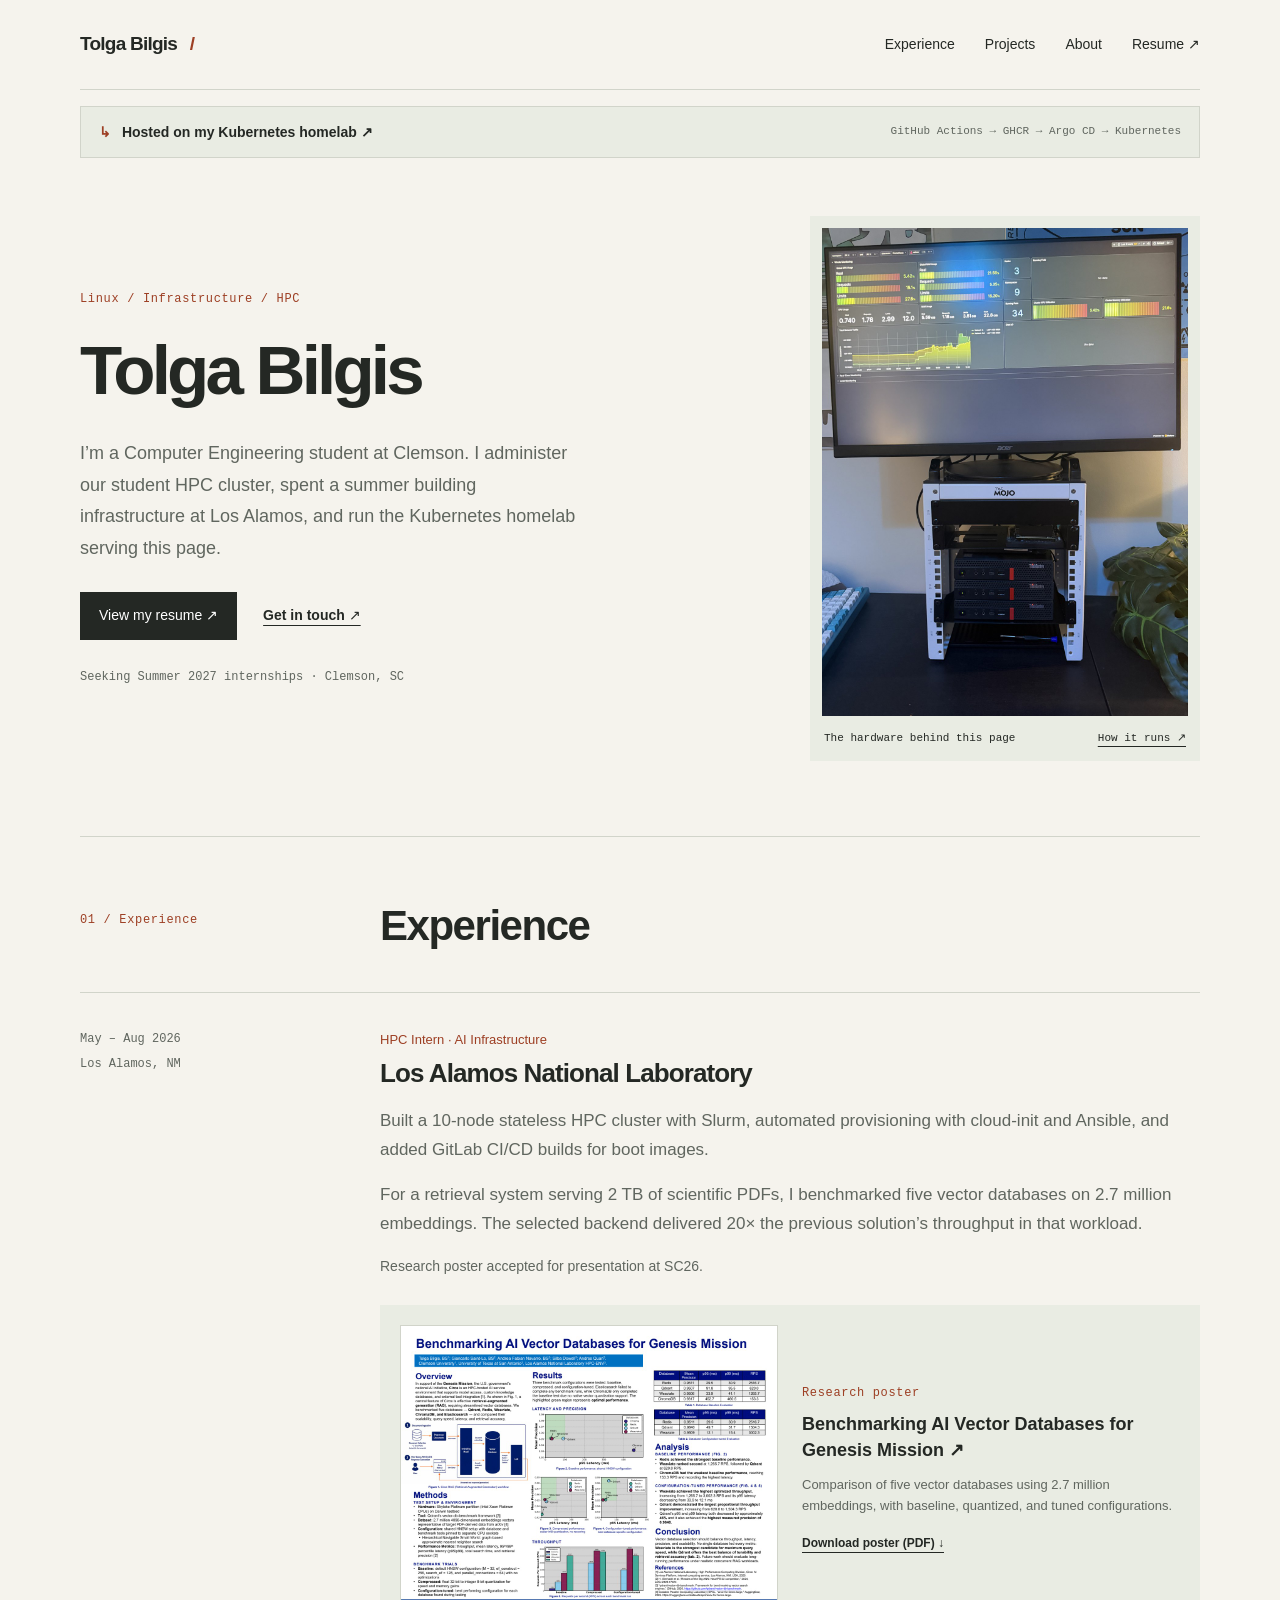
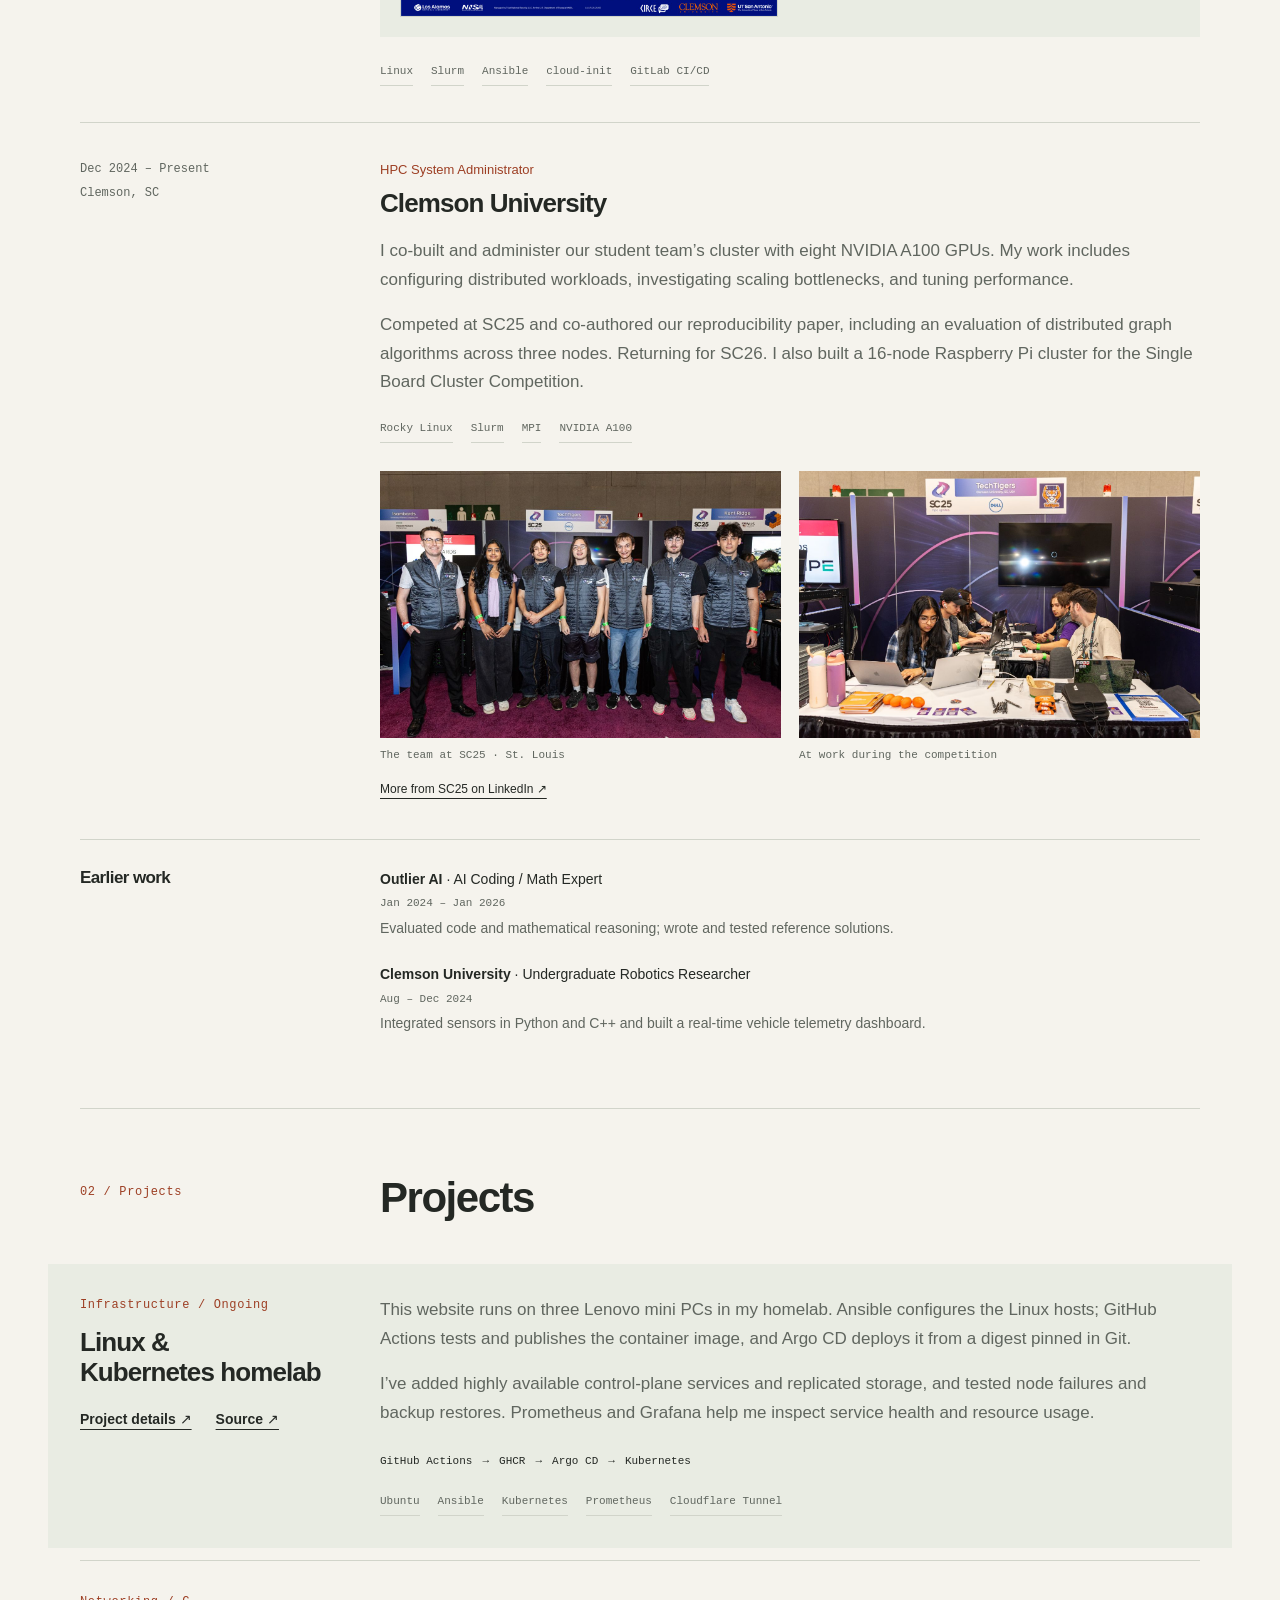
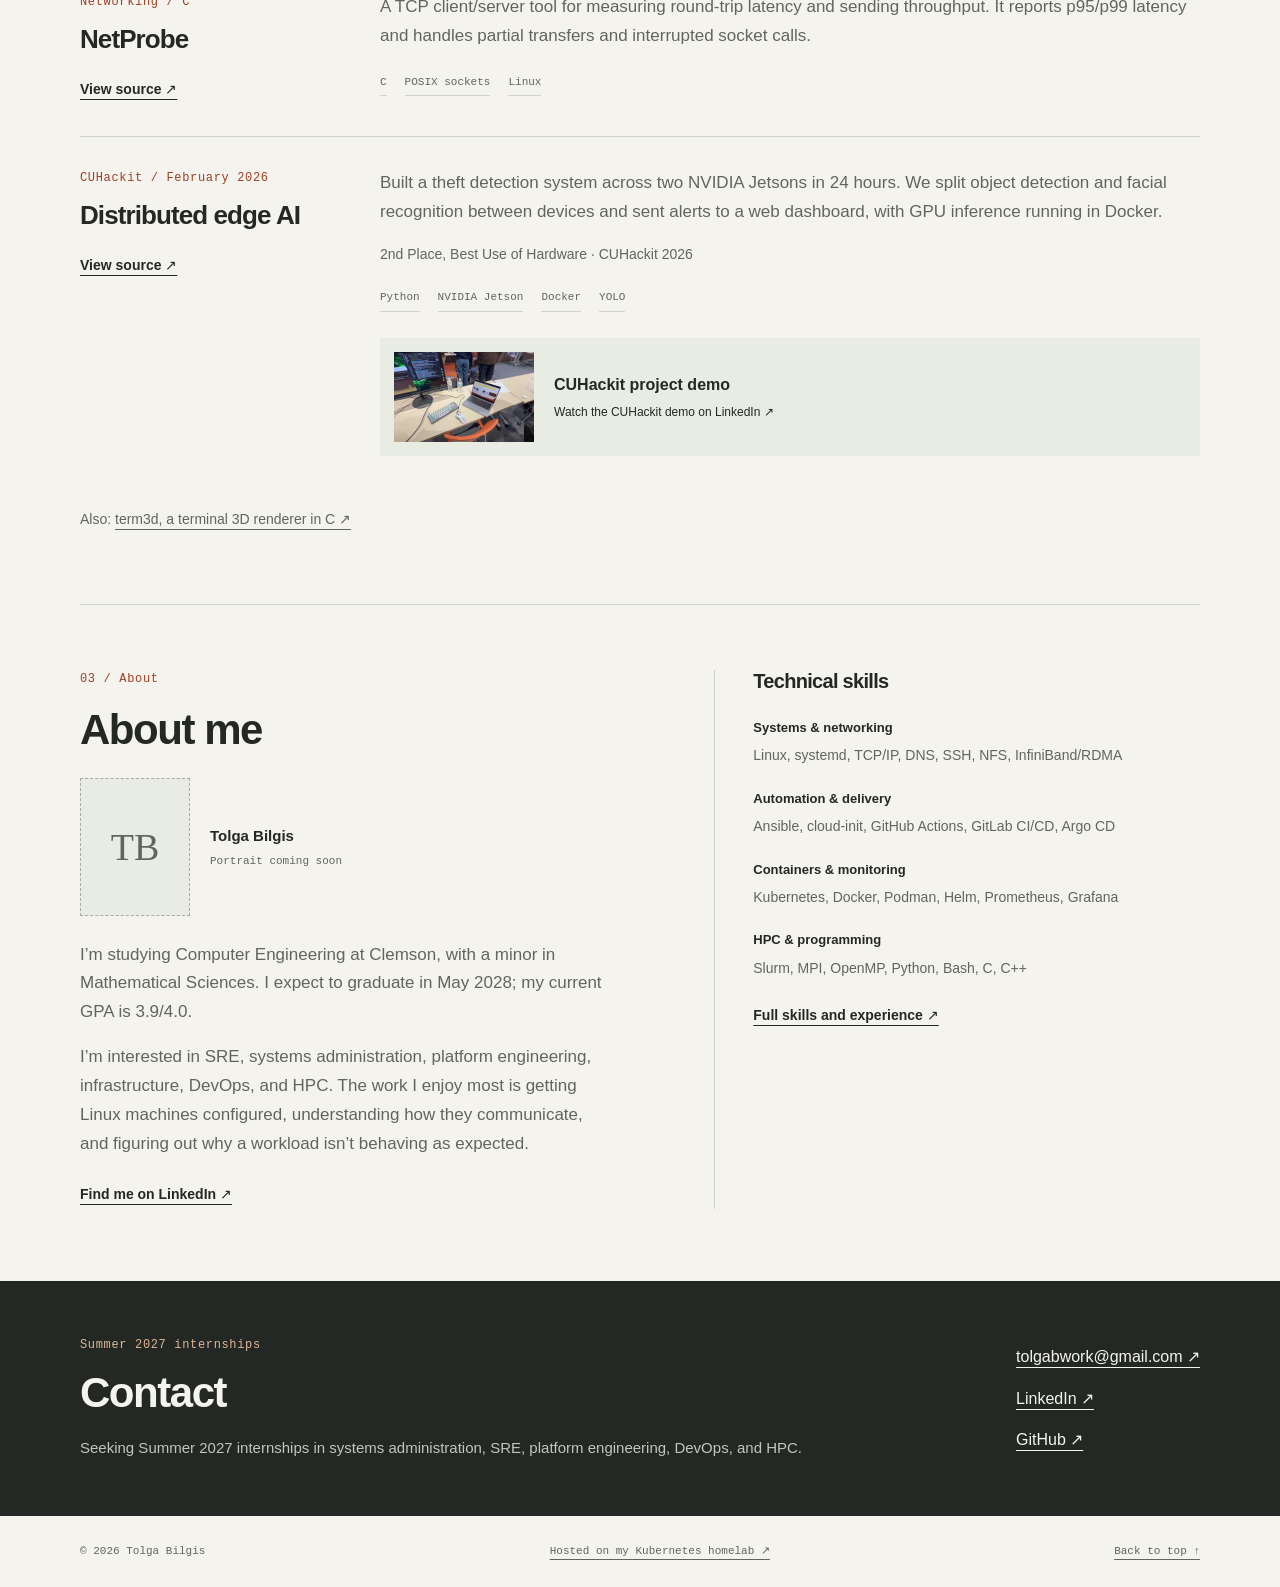
==== commit ad68dc47: "Restore original homelab photo presentation" ====
--- a/index.html
+++ b/index.html
@@ -6,7 +6,7 @@
 <header class="site-header container"><a class="wordmark" href="index.html">Tolga Bilgis<span class="mark"> / </span></a><button class="menu-toggle" aria-expanded="false" aria-controls="navigation" hidden>Menu</button><nav id="navigation" aria-label="Main navigation"><a href="index.html#experience">Experience</a><a href="index.html#work">Projects</a><a href="index.html#about">About</a><a href="assets/Tolga-Bilgis-Resume.0becde687640.pdf">Resume ↗</a></nav></header>
 <main id="main">
 <div class="hosting-strip container"><a href="homelab.html"><span class="hosting-mark" aria-hidden="true">↳</span> Hosted on my Kubernetes homelab <span aria-hidden="true">↗</span></a><span>GitHub Actions → GHCR → Argo CD → Kubernetes</span></div>
-<section class="hero container" aria-labelledby="intro-title"><div class="hero-copy"><p class="eyebrow">Linux / Infrastructure / HPC</p><h1 id="intro-title">Tolga Bilgis</h1><p class="intro">I’m a Computer Engineering student at Clemson. I administer our student HPC cluster, spent a summer building infrastructure at Los Alamos, and run the Kubernetes homelab serving this page.</p><div class="hero-actions"><a class="button" href="assets/Tolga-Bilgis-Resume.0becde687640.pdf">View my resume ↗</a><a class="text-link" href="mailto:tolgabwork@gmail.com">Get in touch ↗</a></div><p class="availability">Seeking Summer 2027 internships <span>· Clemson, SC</span></p></div><figure class="lab-photo"><img src="assets/homelab-rack.jpeg" alt="My three Lenovo ThinkCentre homelab nodes below a monitor displaying Grafana." width="1200" height="1600" fetchpriority="high"><figcaption><span>The infrastructure behind this site</span><a href="homelab.html">View homelab ↗</a></figcaption></figure></section>
+<section class="hero container" aria-labelledby="intro-title"><div class="hero-copy"><p class="eyebrow">Linux / Infrastructure / HPC</p><h1 id="intro-title">Tolga Bilgis</h1><p class="intro">I’m a Computer Engineering student at Clemson. I administer our student HPC cluster, spent a summer building infrastructure at Los Alamos, and run the Kubernetes homelab serving this page.</p><div class="hero-actions"><a class="button" href="assets/Tolga-Bilgis-Resume.0becde687640.pdf">View my resume ↗</a><a class="text-link" href="mailto:tolgabwork@gmail.com">Get in touch ↗</a></div><p class="availability">Seeking Summer 2027 internships <span>· Clemson, SC</span></p></div><figure class="lab-photo"><img src="assets/homelab-rack.jpeg" alt="My three Lenovo ThinkCentre homelab nodes below a monitor displaying Grafana." width="1200" height="1600" fetchpriority="high"><figcaption><span>The hardware behind this page</span><a href="homelab.html">How it runs ↗</a></figcaption></figure></section>
 <section id="experience" class="section container" aria-labelledby="experience-title"><div class="section-heading"><p class="eyebrow">01 / Experience</p><h2 id="experience-title">Experience</h2></div>
 <article class="experience-row"><div class="entry-meta"><p>May – Aug 2026</p><span>Los Alamos, NM</span></div><div><p class="role">HPC Intern · AI Infrastructure</p><h3>Los Alamos National Laboratory</h3><p>Built a 10-node stateless HPC cluster with Slurm, automated provisioning with cloud-init and Ansible, and added GitLab CI/CD builds for boot images.</p><p>For a retrieval system serving 2 TB of scientific PDFs, I benchmarked five vector databases on 2.7 million embeddings. The selected backend delivered 20× the previous solution’s throughput in that workload.</p><p class="entry-note">Research poster accepted for presentation at SC26.</p><figure class="research-poster"><a href="assets/BenchmarkingAIVectorDatabasesForGenesisMission.pdf" aria-label="Open research poster: Benchmarking AI Vector Databases for Genesis Mission"><img src="assets/lanl-research-poster.jpg" alt="Research poster comparing vector database throughput, latency, precision, and scalability for the Genesis Mission." width="1200" height="928" loading="lazy"></a><figcaption><span class="eyebrow">Research poster</span><a class="poster-title" href="assets/BenchmarkingAIVectorDatabasesForGenesisMission.pdf">Benchmarking AI Vector Databases for Genesis Mission ↗</a><p>Comparison of five vector databases using 2.7 million embeddings, with baseline, quantized, and tuned configurations.</p><a class="text-link" href="assets/BenchmarkingAIVectorDatabasesForGenesisMission.pdf" download>Download poster (PDF) ↓</a></figcaption></figure><ul class="tools" aria-label="LANL technologies"><li>Linux</li><li>Slurm</li><li>Ansible</li><li>cloud-init</li><li>GitLab CI/CD</li></ul></div></article>
 <article class="experience-row"><div class="entry-meta"><p>Dec 2024 – Present</p><span>Clemson, SC</span></div><div><p class="role">HPC System Administrator</p><h3>Clemson University</h3><p>I co-built and administer our student team’s cluster with eight NVIDIA A100 GPUs. My work includes configuring distributed workloads, investigating scaling bottlenecks, and tuning performance.</p><p>Competed at SC25 and co-authored our reproducibility paper, including an evaluation of distributed graph algorithms across three nodes. Returning for SC26. I also built a 16-node Raspberry Pi cluster for the Single Board Cluster Competition.</p><ul class="tools" aria-label="Clemson technologies"><li>Rocky Linux</li><li>Slurm</li><li>MPI</li><li>NVIDIA A100</li></ul><div class="experience-photos"><figure><a href="assets/sc25-team.jpg" aria-label="View the SC25 team photo"><img src="assets/sc25-team.jpg" alt="Clemson's student cluster team at the SC25 competition booth." width="1280" height="853" loading="lazy"></a><figcaption>The team at SC25 · St. Louis</figcaption></figure><figure><a href="assets/sc25-at-work.jpg" aria-label="View the SC25 competition photo"><img src="assets/sc25-at-work.jpg" alt="Clemson teammates working on laptops beside the cluster during SC25." width="1280" height="853" loading="lazy"></a><figcaption>At work during the competition</figcaption></figure></div><a class="media-source" href="https://www.linkedin.com/feed/update/urn:li:activity:7399615057598300161/">More from SC25 on LinkedIn ↗</a></div></article>
